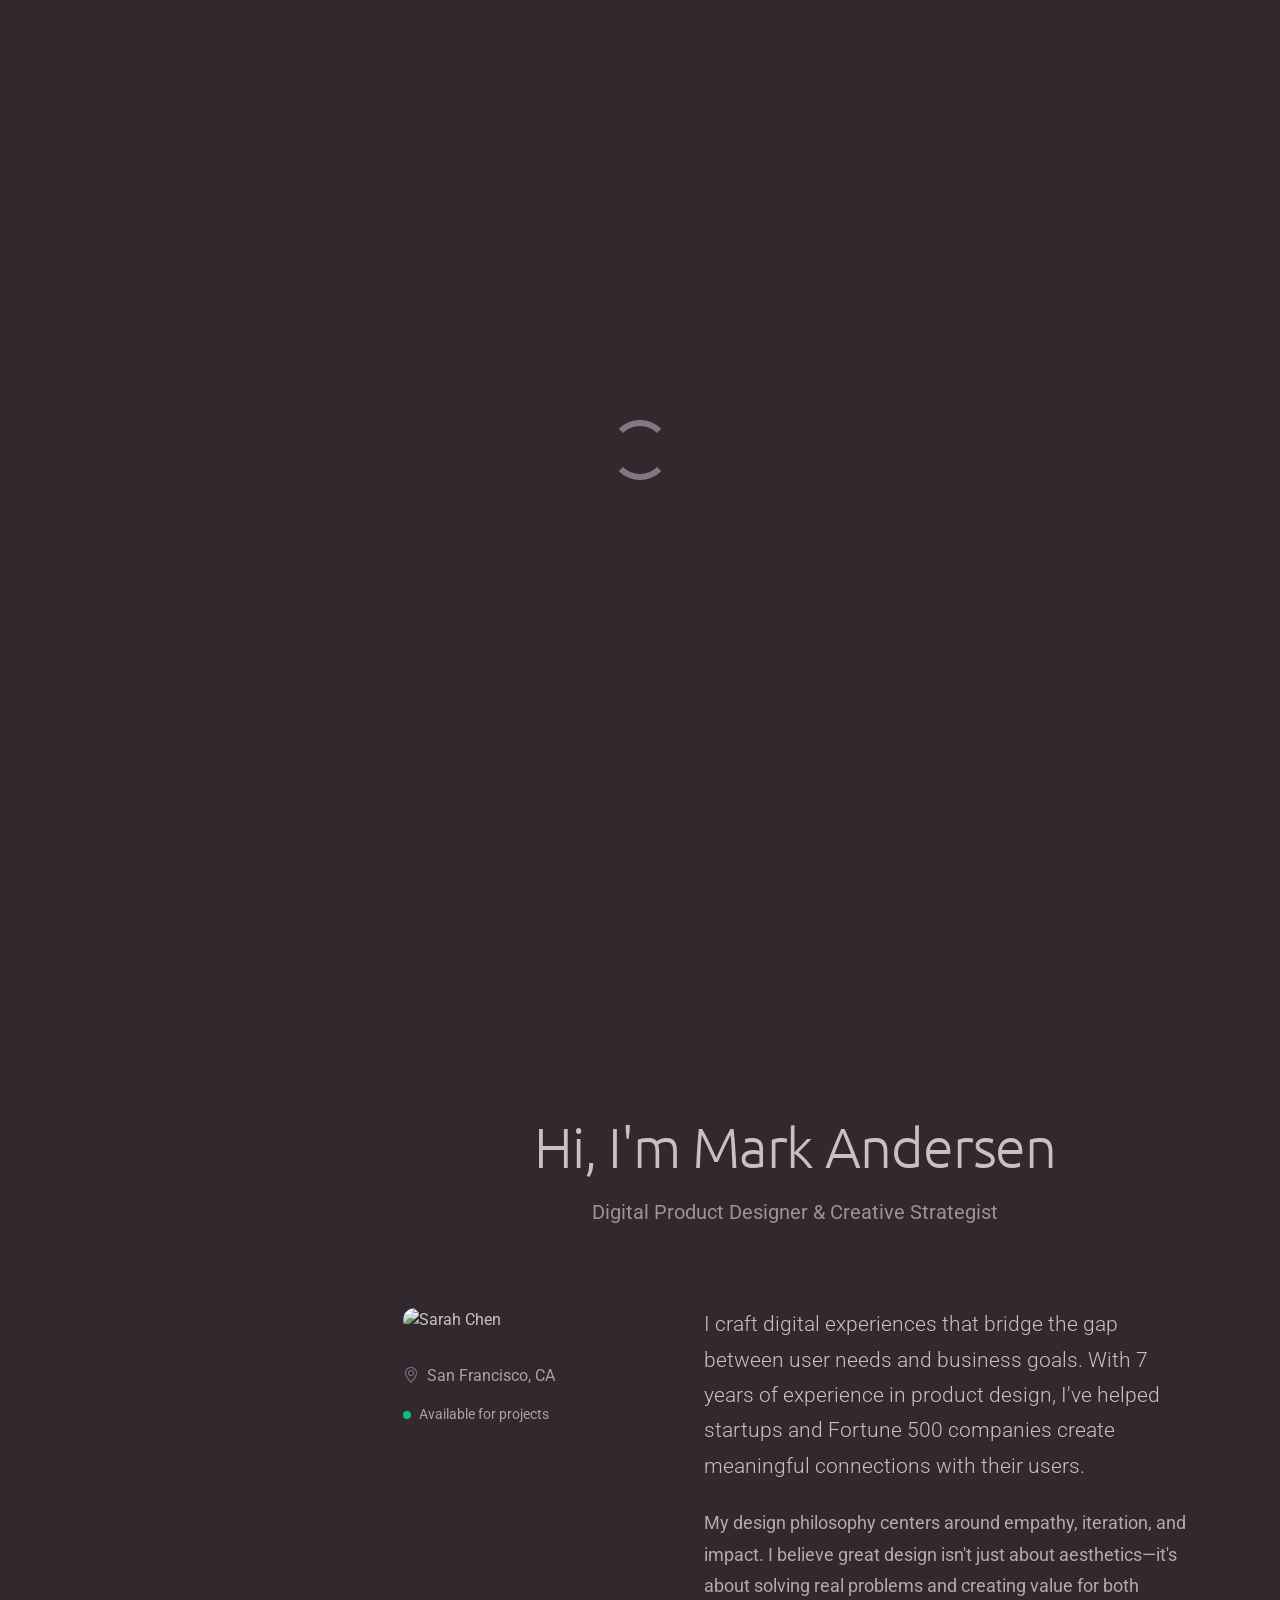
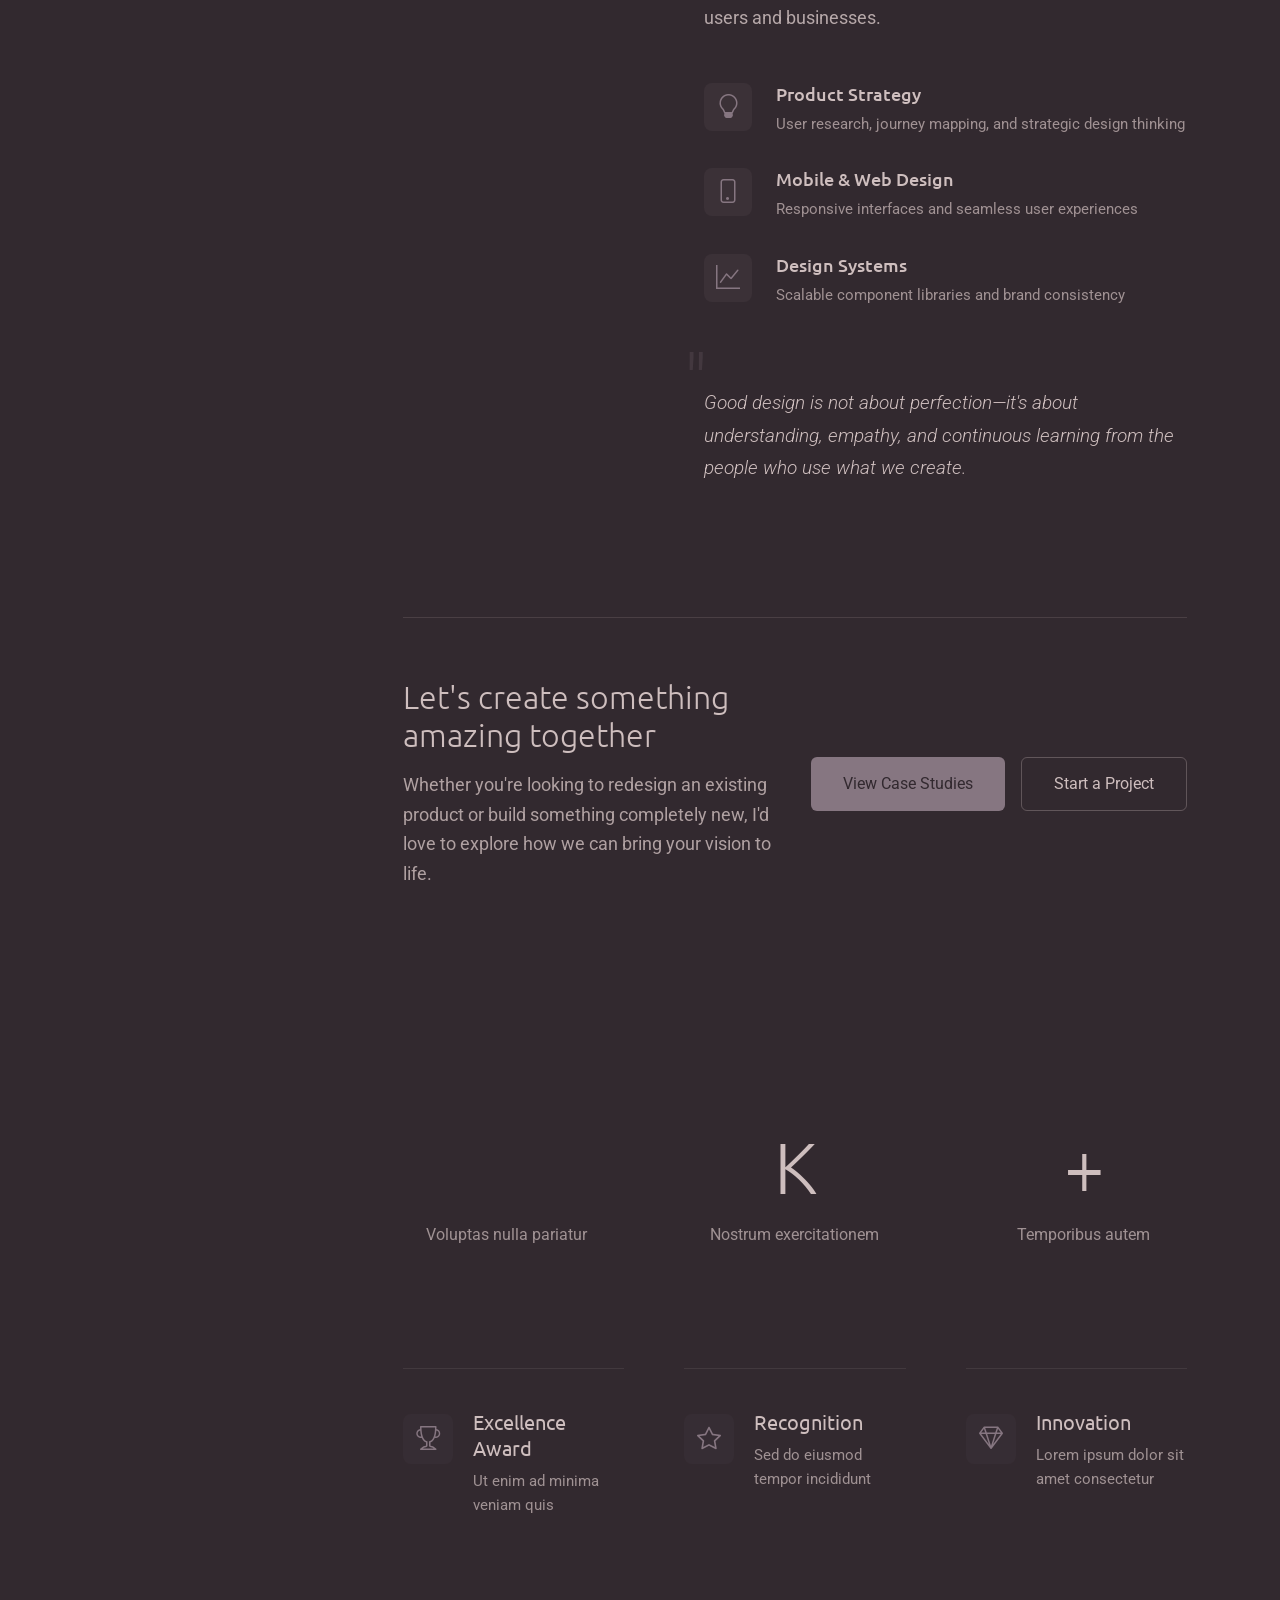
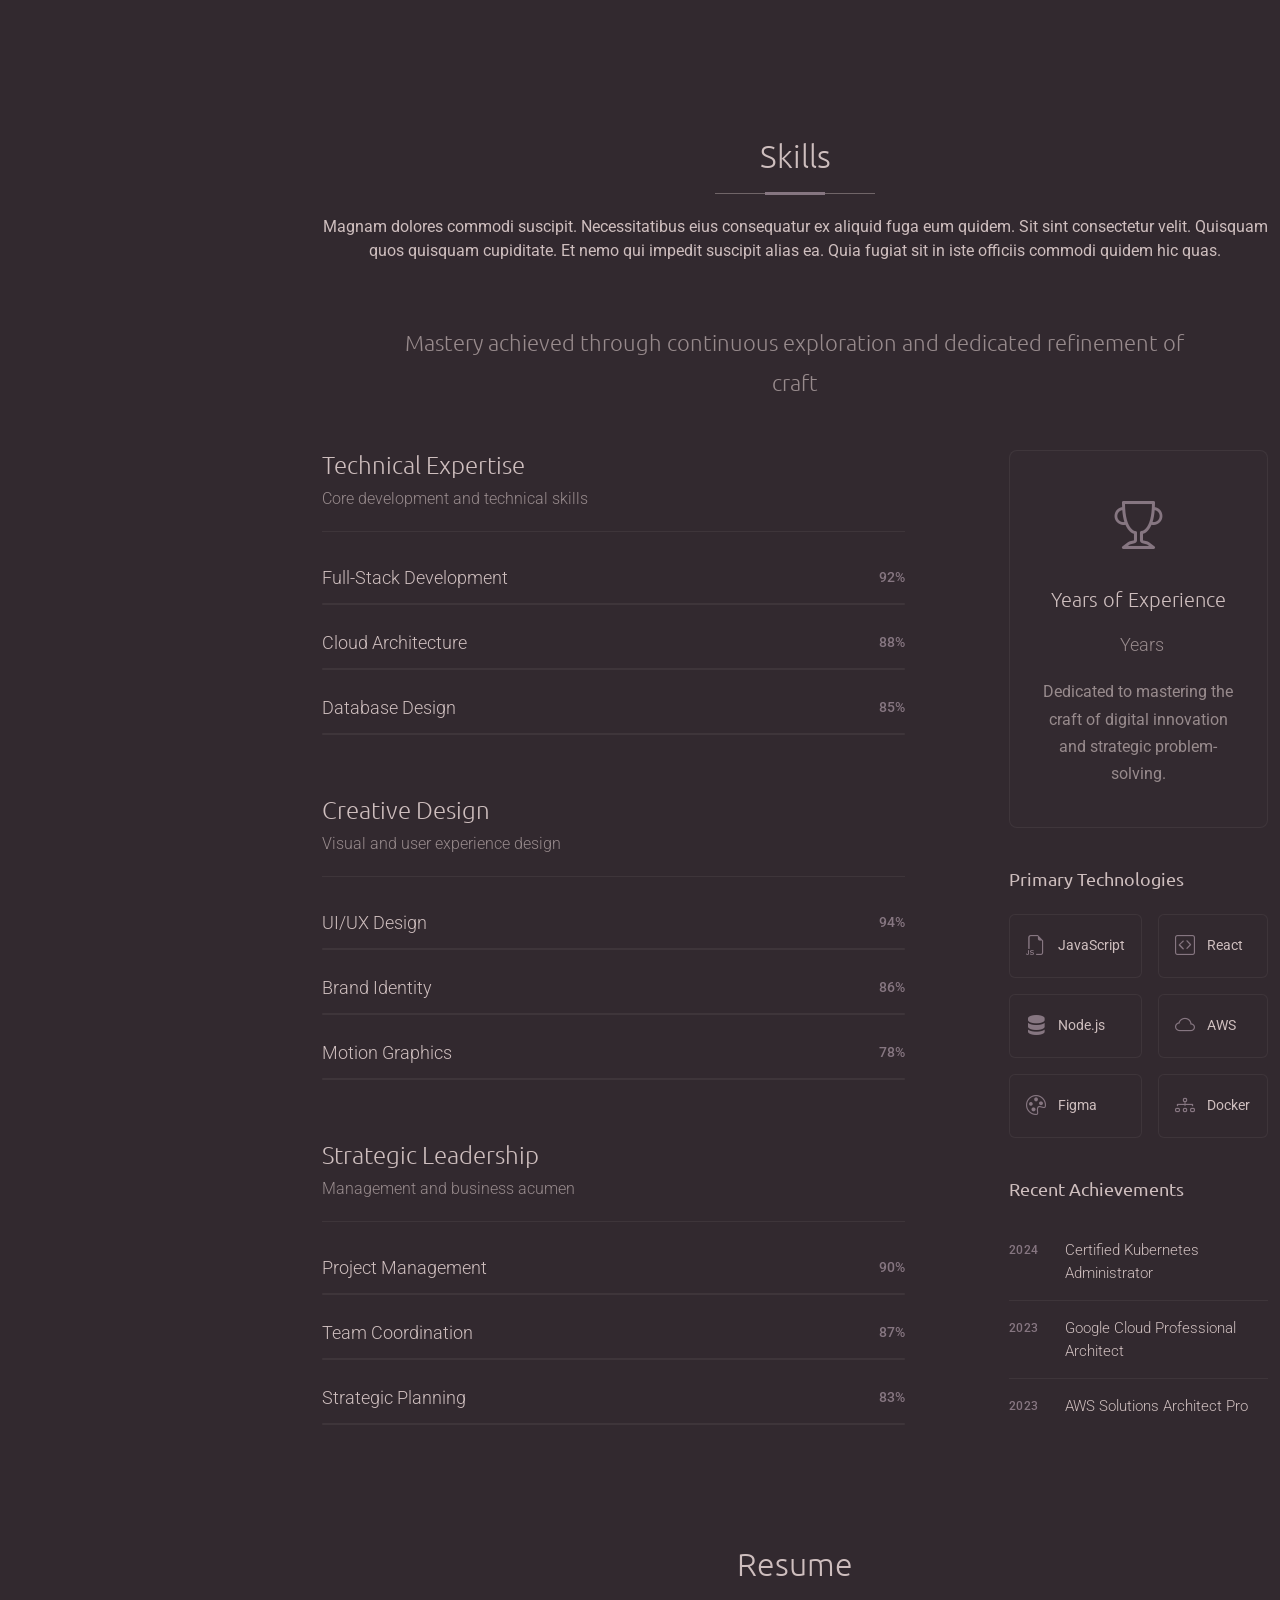
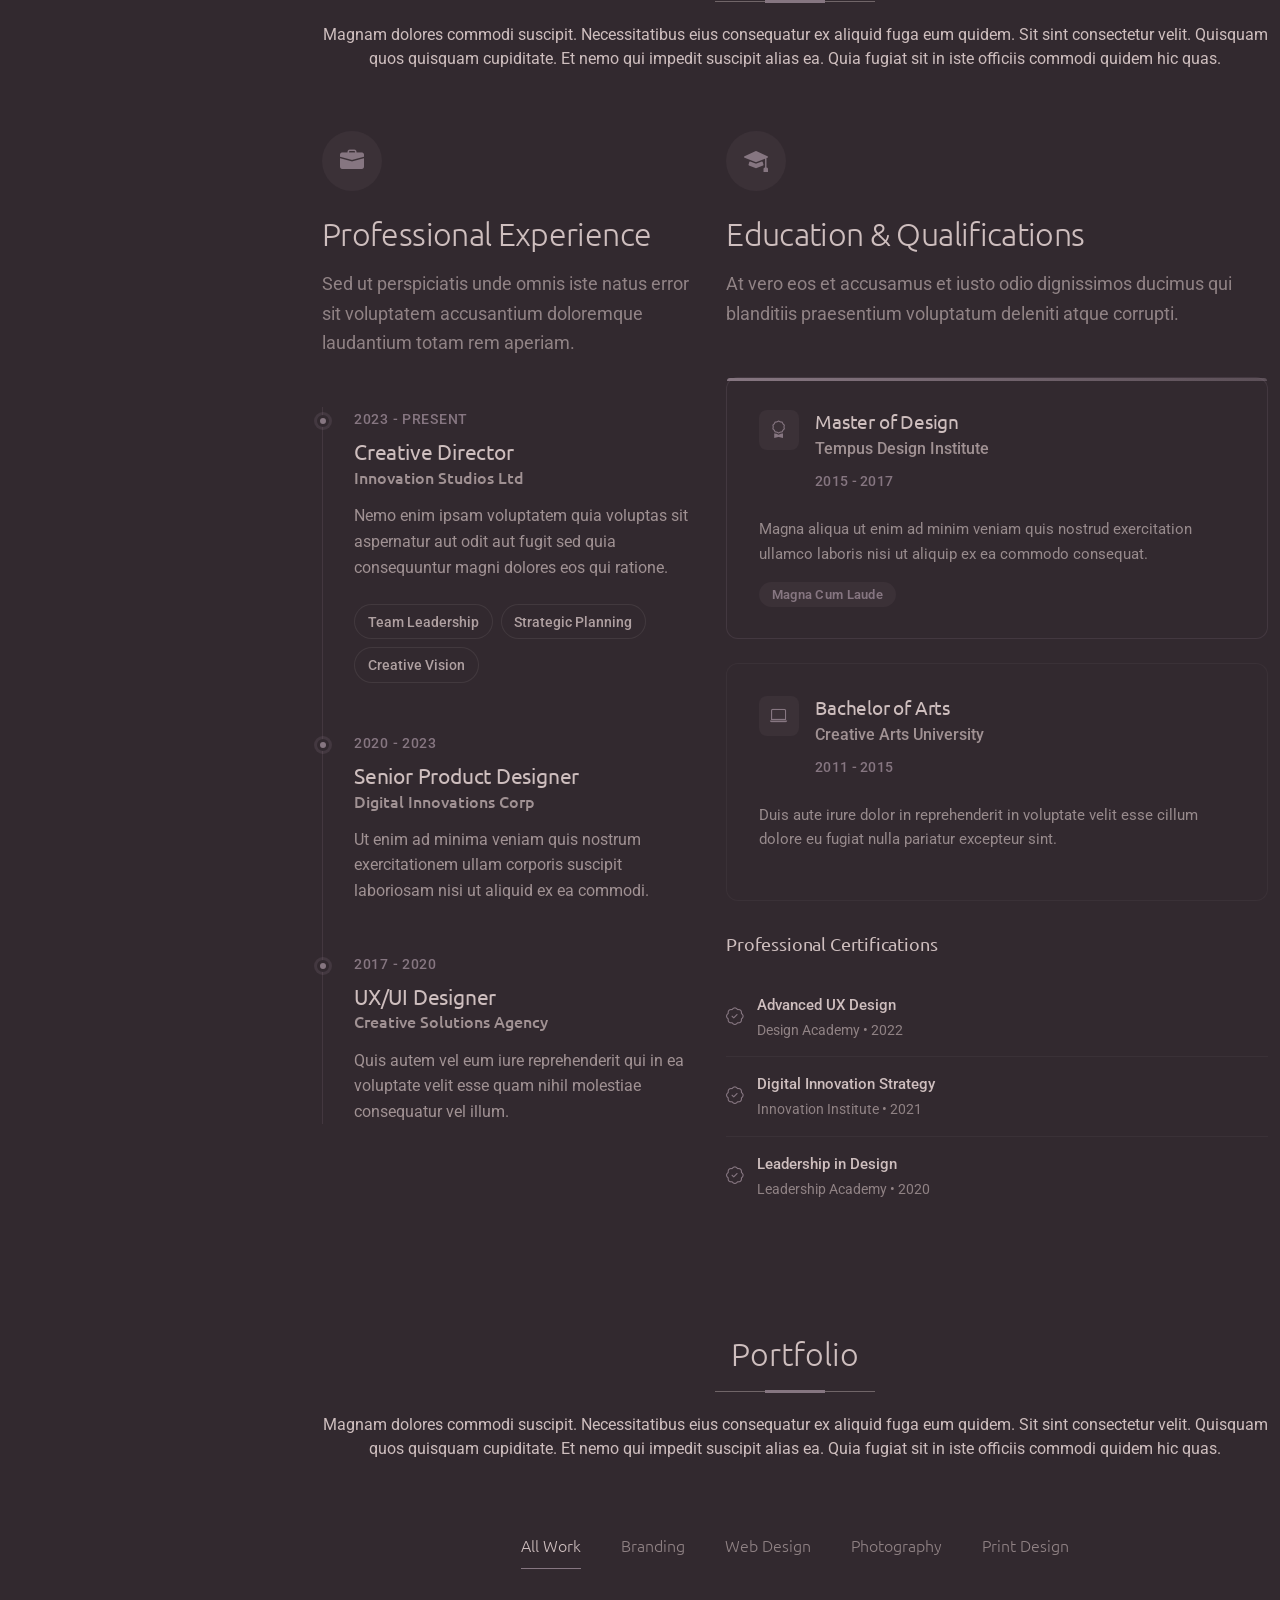
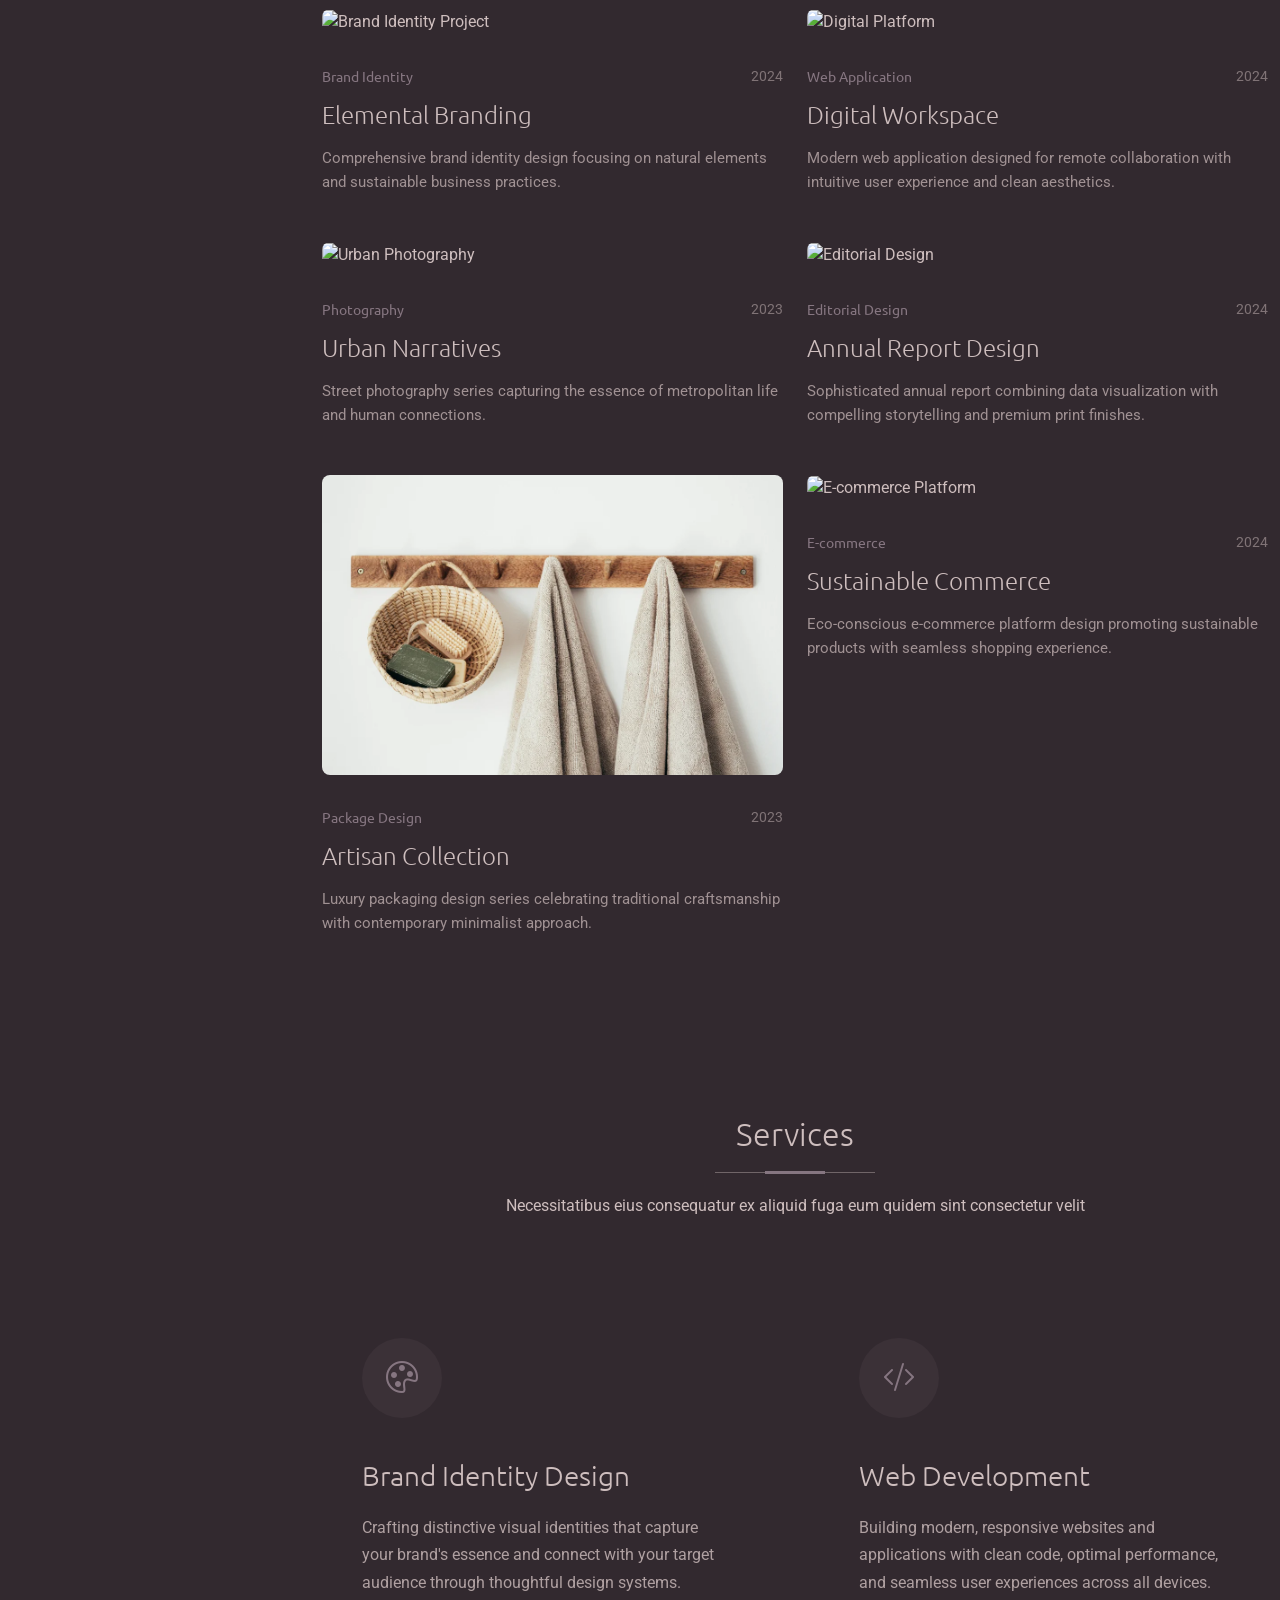
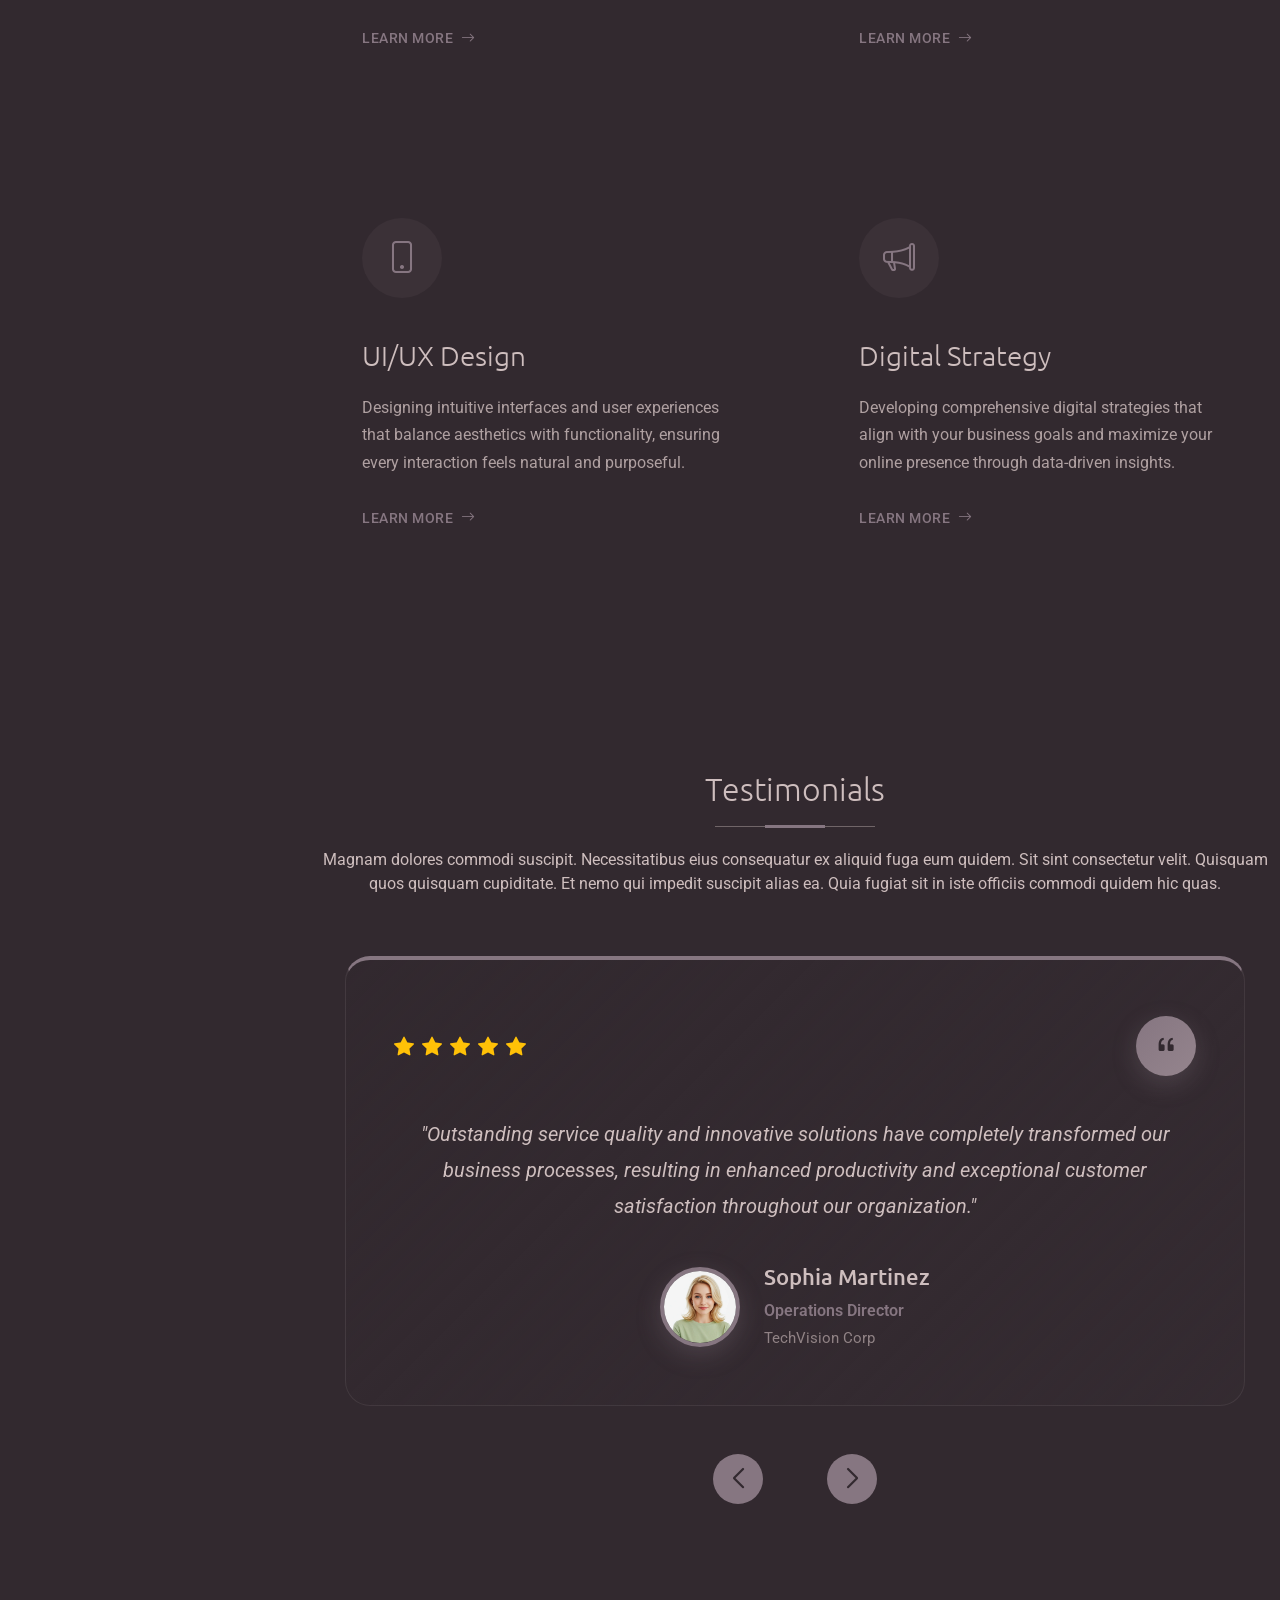
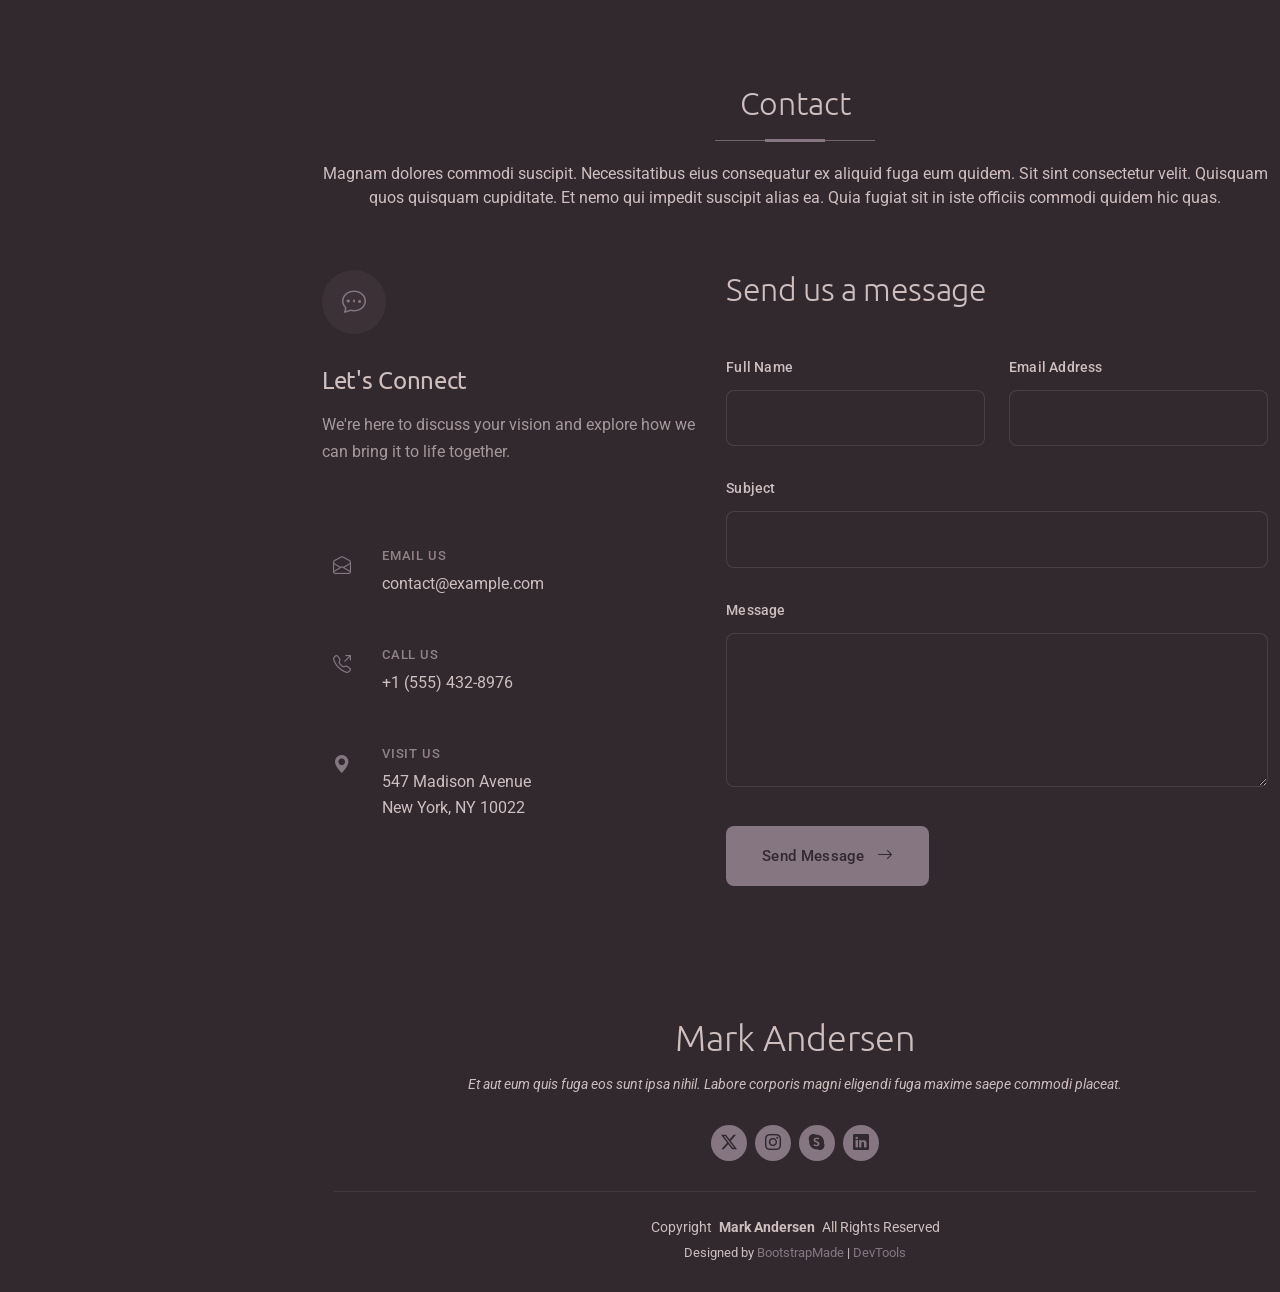
==== index.html @ e643531d "Add files via upload" ====
<!DOCTYPE html>
<html lang="zh-Hant">

<head>
  <meta charset="utf-8">
  <meta content="width=device-width, initial-scale=1.0" name="viewport">
  <title>Index - 周晏慈</title>
  <meta name="description" content="">
  <meta name="keywords" content="">

  <!-- Favicons -->
  <link href="assets/img/favicon.png" rel="icon">
  <link href="assets/img/apple-touch-icon.png" rel="apple-touch-icon">

  <!-- Fonts -->
  <link href="https://fonts.googleapis.com" rel="preconnect">
  <link href="https://fonts.gstatic.com" rel="preconnect" crossorigin>
  <link href="https://fonts.googleapis.com/css2?family=Roboto:ital,wght@0,100;0,300;0,400;0,500;0,700;0,900;1,100;1,300;1,400;1,500;1,700;1,900&family=Raleway:ital,wght@0,100;0,200;0,300;0,400;0,500;0,600;0,700;0,800;0,900;1,100;1,200;1,300;1,400;1,500;1,600;1,700;1,800;1,900&family=Ubuntu:ital,wght@0,300;0,400;0,500;0,700;1,300;1,400;1,500;1,700&display=swap" rel="stylesheet">

  <!-- Vendor CSS Files -->
  <link href="assets/vendor/bootstrap/css/bootstrap.min.css" rel="stylesheet">
  <link href="assets/vendor/bootstrap-icons/bootstrap-icons.css" rel="stylesheet">
  <link href="assets/vendor/aos/aos.css" rel="stylesheet">
  <link href="assets/vendor/glightbox/css/glightbox.min.css" rel="stylesheet">
  <link href="assets/vendor/swiper/swiper-bundle.min.css" rel="stylesheet">

  <!-- Main CSS File -->
  <link href="assets/css/main.css" rel="stylesheet">

  <!-- =======================================================
  * Template Name: MyPage
  * Template URL: https://bootstrapmade.com/mypage-bootstrap-personal-template/
  * Updated: Sep 20 2025 with Bootstrap v5.3.8
  * Author: BootstrapMade.com
  * License: https://bootstrapmade.com/license/
  ======================================================== -->
</head>

<body class="index-page">

  <header id="header" class="header dark-background d-flex flex-column justify-content-between">
    <i class="header-toggle d-xl-none bi bi-list"></i>

    <div class="header-top">
      <div class="profile-img">
        <img src="assets/img/profile/profile-square-14.webp" alt="" class="img-fluid">
      </div>

      <a href="index.html" class="logo d-flex align-items-center justify-content-center">
        <!-- Uncomment the line below if you also wish to use an image logo -->
        <!-- <img src="assets/img/logo.webp" alt=""> -->
        <h1 class="sitename">周晏慈</h1>
      </a>

    </div>

    <nav id="navmenu" class="navmenu">
      <ul>
        <li><a href="#hero" class="active"><i class="bi bi-house navicon"></i>首頁</a></li>
        <li><a href="#about"><i class="bi bi-person navicon"></i> 個人簡介</a></li>
        <li><a href="#resume"><i class="bi bi-file-earmark-text navicon"></i> 工作經歷</a></li>
        <li><a href="#portfolio"><i class="bi bi-images navicon"></i> 專長介紹</a></li>
        <li class="dropdown"><a href="#"><i class="bi bi-menu-button navicon"></i><span>相關作品</span> <i class="bi bi-chevron-down toggle-dropdown"></i></a>
          <ul>
            <li><a href="#">史學</a></li>
            <li><a href="#">中國文學</a></li>
            <li><a href="#">課餘創作</a></li>
            <li><a href="#">音樂</a></li>
          </ul>
        </li>
        <li><a href="#contact"><i class="bi bi-envelope navicon"></i> Contact</a></li>
      </ul>
    </nav>

    <div class="social-links text-center">
      <a href="" class="twitter"><i class="bi bi-twitter-x"></i></a>
      <a href="#" class="facebook"><i class="bi bi-facebook"></i></a>
      <a href="https://www.instagram.com/melodychou1027?igsh=MTJ5NWxwanE3eXBvNQ%3D%3D&utm_source=qr" class="instagram" target="_blank"><i class="bi bi-instagram"></i></a>
      <a href="#" class="google-plus"><i class="bi bi-skype"></i></a>
      <a href="#" class="linkedin"><i class="bi bi-linkedin"></i></a>
    </div>
  </header>

  <main class="main">

    <!-- Hero Section -->
    <section id="hero" class="hero section">

      <div class="container" data-aos="fade-up" data-aos-delay="100">

        <div class="row align-items-center">
          <div class="col-lg-6 order-2 order-lg-1">
            <div class="hero-content">
              <h1 data-aos="fade-up" data-aos-delay="200">
                周晏慈<br>
                <span class="accent-text">國立中興大學✕網頁設計 </span>
              </h1>
              <p class="hero-description" data-aos="fade-up" data-aos-delay="300">
                Crafting meaningful digital experiences through thoughtful design and innovative solutions. I blend creativity with strategy to bring brands to life and connect with audiences on a deeper level.
              </p>
              <div class="hero-actions" data-aos="fade-up" data-aos-delay="400">
                <a href="#portfolio" class="btn-primary">View My Work</a>
                <a href="#contact" class="btn-secondary">Get In Touch</a>
              </div>
              <div class="hero-stats" data-aos="fade-up" data-aos-delay="500">
                <div class="stat-item">
                  <span class="stat-number">50+</span>
                  <span class="stat-label">Projects Completed</span>
                </div>
                <div class="stat-item">
                  <span class="stat-number">3+</span>
                  <span class="stat-label">Years Experience</span>
                </div>
                <div class="stat-item">
                  <span class="stat-number">25+</span>
                  <span class="stat-label">Happy Clients</span>
                </div>
              </div>
            </div>
          </div>

          <div class="col-lg-6 order-1 order-lg-2">
            <div class="hero-image" data-aos="fade-up" data-aos-delay="300">
              <div class="image-wrapper">
                <img src="assets/img/profile/profile-square-13.webp" alt="Creative Designer Portfolio" class="img-fluid main-image">
                <div class="floating-card card-1" data-aos="fade-up" data-aos-delay="600">
                  <i class="bi bi-palette"></i>
                  <span>UI/UX Design</span>
                </div>
                <div class="floating-card card-2" data-aos="fade-up" data-aos-delay="700">
                  <i class="bi bi-code-square"></i>
                  <span>Web Development</span>
                </div>
                <div class="floating-card card-3" data-aos="fade-up" data-aos-delay="800">
                  <i class="bi bi-camera"></i>
                  <span>Photography</span>
                </div>
              </div>
            </div>
          </div>
        </div>

      </div>

    </section><!-- /Hero Section -->

    <!-- About Section -->
    <section id="about" class="about section">

      <div class="container" data-aos="fade-up" data-aos-delay="100">

        <div class="row justify-content-center">
          <div class="col-lg-10">

            <div class="intro-header text-center" data-aos="fade-up" data-aos-delay="150">
              <h1>Hi, I'm Mark Andersen</h1>
              <p class="subtitle">Digital Product Designer &amp; Creative Strategist</p>
            </div>

            <div class="main-content-wrapper">
              <div class="row align-items-start">

                <div class="col-lg-4" data-aos="fade-right" data-aos-delay="200">
                  <div class="profile-section">
                    <div class="profile-image-container">
                      <img src="assets/img/profile/profile-square-15.webp" class="img-fluid" alt="Sarah Chen">
                    </div>
                    <div class="profile-meta">
                      <div class="location">
                        <i class="bi bi-geo-alt"></i>
                        <span>San Francisco, CA</span>
                      </div>
                      <div class="status">
                        <div class="status-indicator"></div>
                        <span>Available for projects</span>
                      </div>
                    </div>
                  </div>
                </div>

                <div class="col-lg-8" data-aos="fade-left" data-aos-delay="250">
                  <div class="content-area">

                    <div class="story-block">
                      <p class="lead-text">I craft digital experiences that bridge the gap between user needs and business goals. With 7 years of experience in product design, I've helped startups and Fortune 500 companies create meaningful connections with their users.</p>

                      <p>My design philosophy centers around empathy, iteration, and impact. I believe great design isn't just about aesthetics—it's about solving real problems and creating value for both users and businesses.</p>
                    </div>

                    <div class="expertise-grid">
                      <div class="expertise-item" data-aos="zoom-in" data-aos-delay="300">
                        <div class="expertise-icon">
                          <i class="bi bi-lightbulb"></i>
                        </div>
                        <div class="expertise-content">
                          <h4>Product Strategy</h4>
                          <p>User research, journey mapping, and strategic design thinking</p>
                        </div>
                      </div>

                      <div class="expertise-item" data-aos="zoom-in" data-aos-delay="350">
                        <div class="expertise-icon">
                          <i class="bi bi-phone"></i>
                        </div>
                        <div class="expertise-content">
                          <h4>Mobile &amp; Web Design</h4>
                          <p>Responsive interfaces and seamless user experiences</p>
                        </div>
                      </div>

                      <div class="expertise-item" data-aos="zoom-in" data-aos-delay="400">
                        <div class="expertise-icon">
                          <i class="bi bi-graph-up"></i>
                        </div>
                        <div class="expertise-content">
                          <h4>Design Systems</h4>
                          <p>Scalable component libraries and brand consistency</p>
                        </div>
                      </div>
                    </div>

                    <div class="philosophy-quote" data-aos="fade-up" data-aos-delay="450">
                      <div class="quote-mark">"</div>
                      <p>Good design is not about perfection—it's about understanding, empathy, and continuous learning from the people who use what we create.</p>
                    </div>

                  </div>
                </div>

              </div>
            </div>

            <div class="bottom-section" data-aos="fade-up" data-aos-delay="500">
              <div class="row align-items-center">
                <div class="col-lg-6">
                  <div class="collaboration-text">
                    <h3>Let's create something amazing together</h3>
                    <p>Whether you're looking to redesign an existing product or build something completely new, I'd love to explore how we can bring your vision to life.</p>
                  </div>
                </div>
                <div class="col-lg-6">
                  <div class="action-buttons">
                    <a href="#portfolio" class="btn-custom primary">View Case Studies</a>
                    <a href="#contact" class="btn-custom secondary">Start a Project</a>
                  </div>
                </div>
              </div>
            </div>

          </div>
        </div>

      </div>

    </section><!-- /About Section -->

    <!-- Stats Section -->
    <section id="stats" class="stats section light-background">

      <div class="container" data-aos="fade-up" data-aos-delay="100">

        <div class="row justify-content-center">
          <div class="col-lg-10">

            <div class="stats-grid">
              <div class="stat-item" data-aos="fade-up" data-aos-delay="200">
                <div class="stat-number">
                  <span data-purecounter-start="0" data-purecounter-end="127" data-purecounter-duration="1" class="purecounter"></span>
                </div>
                <p class="stat-label">Voluptas nulla pariatur</p>
              </div>

              <div class="stat-item" data-aos="fade-up" data-aos-delay="300">
                <div class="stat-number">
                  <span data-purecounter-start="0" data-purecounter-end="89" data-purecounter-duration="1" class="purecounter"></span>K
                </div>
                <p class="stat-label">Nostrum exercitationem</p>
              </div>

              <div class="stat-item" data-aos="fade-up" data-aos-delay="400">
                <div class="stat-number">
                  <span data-purecounter-start="0" data-purecounter-end="234" data-purecounter-duration="1" class="purecounter"></span>+
                </div>
                <p class="stat-label">Temporibus autem</p>
              </div>
            </div>

            <div class="achievements-row" data-aos="fade-up" data-aos-delay="500">
              <div class="achievement">
                <div class="achievement-icon">
                  <i class="bi bi-trophy"></i>
                </div>
                <div class="achievement-content">
                  <h4>Excellence Award</h4>
                  <p>Ut enim ad minima veniam quis</p>
                </div>
              </div>

              <div class="achievement">
                <div class="achievement-icon">
                  <i class="bi bi-star"></i>
                </div>
                <div class="achievement-content">
                  <h4>Recognition</h4>
                  <p>Sed do eiusmod tempor incididunt</p>
                </div>
              </div>

              <div class="achievement">
                <div class="achievement-icon">
                  <i class="bi bi-gem"></i>
                </div>
                <div class="achievement-content">
                  <h4>Innovation</h4>
                  <p>Lorem ipsum dolor sit amet consectetur</p>
                </div>
              </div>
            </div>

          </div>
        </div>

      </div>

    </section><!-- /Stats Section -->

    <!-- Skills Section -->
    <section id="skills" class="skills section">

      <!-- Section Title -->
      <div class="container section-title" data-aos="fade-up">
        <h2>Skills</h2>
        <p>Magnam dolores commodi suscipit. Necessitatibus eius consequatur ex aliquid fuga eum quidem. Sit sint consectetur velit. Quisquam quos quisquam cupiditate. Et nemo qui impedit suscipit alias ea. Quia fugiat sit in iste officiis commodi quidem hic quas.</p>
      </div><!-- End Section Title -->

      <div class="container" data-aos="fade-up" data-aos-delay="100">

        <div class="row justify-content-center">
          <div class="col-lg-10">
            <div class="intro-content text-center mb-5" data-aos="fade-up" data-aos-delay="150">
              <p class="lead-text">Mastery achieved through continuous exploration and dedicated refinement of craft</p>
            </div>
          </div>
        </div>

        <div class="row">
          <div class="col-lg-8">
            <div class="skills-container">

              <div class="skill-category skills-animation" data-aos="fade-up" data-aos-delay="200">
                <div class="category-header">
                  <h3 class="category-title">Technical Expertise</h3>
                  <p class="category-subtitle">Core development and technical skills</p>
                </div>
                <div class="skills-list">
                  <div class="skill-row">
                    <div class="skill-info">
                      <span class="skill-name">Full-Stack Development</span>
                      <span class="skill-percentage">92%</span>
                    </div>
                    <div class="progress">
                      <div class="progress-bar" role="progressbar" aria-valuenow="92" aria-valuemin="0" aria-valuemax="100"></div>
                    </div>
                  </div>
                  <div class="skill-row">
                    <div class="skill-info">
                      <span class="skill-name">Cloud Architecture</span>
                      <span class="skill-percentage">88%</span>
                    </div>
                    <div class="progress">
                      <div class="progress-bar" role="progressbar" aria-valuenow="88" aria-valuemin="0" aria-valuemax="100"></div>
                    </div>
                  </div>
                  <div class="skill-row">
                    <div class="skill-info">
                      <span class="skill-name">Database Design</span>
                      <span class="skill-percentage">85%</span>
                    </div>
                    <div class="progress">
                      <div class="progress-bar" role="progressbar" aria-valuenow="85" aria-valuemin="0" aria-valuemax="100"></div>
                    </div>
                  </div>
                </div>
              </div>

              <div class="skill-category skills-animation" data-aos="fade-up" data-aos-delay="250">
                <div class="category-header">
                  <h3 class="category-title">Creative Design</h3>
                  <p class="category-subtitle">Visual and user experience design</p>
                </div>
                <div class="skills-list">
                  <div class="skill-row">
                    <div class="skill-info">
                      <span class="skill-name">UI/UX Design</span>
                      <span class="skill-percentage">94%</span>
                    </div>
                    <div class="progress">
                      <div class="progress-bar" role="progressbar" aria-valuenow="94" aria-valuemin="0" aria-valuemax="100"></div>
                    </div>
                  </div>
                  <div class="skill-row">
                    <div class="skill-info">
                      <span class="skill-name">Brand Identity</span>
                      <span class="skill-percentage">86%</span>
                    </div>
                    <div class="progress">
                      <div class="progress-bar" role="progressbar" aria-valuenow="86" aria-valuemin="0" aria-valuemax="100"></div>
                    </div>
                  </div>
                  <div class="skill-row">
                    <div class="skill-info">
                      <span class="skill-name">Motion Graphics</span>
                      <span class="skill-percentage">78%</span>
                    </div>
                    <div class="progress">
                      <div class="progress-bar" role="progressbar" aria-valuenow="78" aria-valuemin="0" aria-valuemax="100"></div>
                    </div>
                  </div>
                </div>
              </div>

              <div class="skill-category skills-animation" data-aos="fade-up" data-aos-delay="300">
                <div class="category-header">
                  <h3 class="category-title">Strategic Leadership</h3>
                  <p class="category-subtitle">Management and business acumen</p>
                </div>
                <div class="skills-list">
                  <div class="skill-row">
                    <div class="skill-info">
                      <span class="skill-name">Project Management</span>
                      <span class="skill-percentage">90%</span>
                    </div>
                    <div class="progress">
                      <div class="progress-bar" role="progressbar" aria-valuenow="90" aria-valuemin="0" aria-valuemax="100"></div>
                    </div>
                  </div>
                  <div class="skill-row">
                    <div class="skill-info">
                      <span class="skill-name">Team Coordination</span>
                      <span class="skill-percentage">87%</span>
                    </div>
                    <div class="progress">
                      <div class="progress-bar" role="progressbar" aria-valuenow="87" aria-valuemin="0" aria-valuemax="100"></div>
                    </div>
                  </div>
                  <div class="skill-row">
                    <div class="skill-info">
                      <span class="skill-name">Strategic Planning</span>
                      <span class="skill-percentage">83%</span>
                    </div>
                    <div class="progress">
                      <div class="progress-bar" role="progressbar" aria-valuenow="83" aria-valuemin="0" aria-valuemax="100"></div>
                    </div>
                  </div>
                </div>
              </div>

            </div>
          </div>

          <div class="col-lg-4">
            <div class="skills-sidebar">

              <div class="expertise-highlight" data-aos="fade-up" data-aos-delay="350">
                <div class="highlight-icon">
                  <i class="bi bi-trophy"></i>
                </div>
                <h4 class="highlight-title">Years of Experience</h4>
                <div class="experience-number">
                  <span data-purecounter-start="0" data-purecounter-end="8" data-purecounter-duration="1" class="purecounter"></span>
                  <span class="experience-label">Years</span>
                </div>
                <p class="highlight-description">Dedicated to mastering the craft of digital innovation and strategic problem-solving.</p>
              </div>

              <div class="technologies-section" data-aos="fade-up" data-aos-delay="400">
                <h5 class="tech-title">Primary Technologies</h5>
                <div class="tech-stack">
                  <div class="tech-item">
                    <i class="bi bi-filetype-js"></i>
                    <span>JavaScript</span>
                  </div>
                  <div class="tech-item">
                    <i class="bi bi-code-square"></i>
                    <span>React</span>
                  </div>
                  <div class="tech-item">
                    <i class="bi bi-server"></i>
                    <span>Node.js</span>
                  </div>
                  <div class="tech-item">
                    <i class="bi bi-cloud"></i>
                    <span>AWS</span>
                  </div>
                  <div class="tech-item">
                    <i class="bi bi-palette"></i>
                    <span>Figma</span>
                  </div>
                  <div class="tech-item">
                    <i class="bi bi-diagram-3"></i>
                    <span>Docker</span>
                  </div>
                </div>
              </div>

              <div class="achievements-section" data-aos="fade-up" data-aos-delay="450">
                <h5 class="achievements-title">Recent Achievements</h5>
                <div class="achievement-list">
                  <div class="achievement-item">
                    <div class="achievement-date">2024</div>
                    <div class="achievement-text">Certified Kubernetes Administrator</div>
                  </div>
                  <div class="achievement-item">
                    <div class="achievement-date">2023</div>
                    <div class="achievement-text">Google Cloud Professional Architect</div>
                  </div>
                  <div class="achievement-item">
                    <div class="achievement-date">2023</div>
                    <div class="achievement-text">AWS Solutions Architect Pro</div>
                  </div>
                </div>
              </div>

            </div>
          </div>
        </div>

      </div>

    </section><!-- /Skills Section -->

    <!-- Resume Section -->
    <section id="resume" class="resume section">

      <!-- Section Title -->
      <div class="container section-title" data-aos="fade-up">
        <h2>Resume</h2>
        <p>Magnam dolores commodi suscipit. Necessitatibus eius consequatur ex aliquid fuga eum quidem. Sit sint consectetur velit. Quisquam quos quisquam cupiditate. Et nemo qui impedit suscipit alias ea. Quia fugiat sit in iste officiis commodi quidem hic quas.</p>
      </div><!-- End Section Title -->

      <div class="container" data-aos="fade-up" data-aos-delay="100">

        <div class="row align-items-start">
          <div class="col-lg-5" data-aos="fade-right" data-aos-delay="200">
            <div class="professional-journey">
              <div class="section-intro">
                <div class="icon-wrapper">
                  <i class="bi bi-briefcase-fill"></i>
                </div>
                <h2>Professional Experience</h2>
                <p>Sed ut perspiciatis unde omnis iste natus error sit voluptatem accusantium doloremque laudantium totam rem aperiam.</p>
              </div>

              <div class="experience-timeline">
                <div class="timeline-item" data-aos="fade-up" data-aos-delay="300">
                  <div class="timeline-dot"></div>
                  <div class="timeline-content">
                    <div class="position-meta">
                      <span class="timeline-year">2023 - Present</span>
                    </div>
                    <h3>Creative Director</h3>
                    <h4>Innovation Studios Ltd</h4>
                    <p>Nemo enim ipsam voluptatem quia voluptas sit aspernatur aut odit aut fugit sed quia consequuntur magni dolores eos qui ratione.</p>
                    <div class="key-achievements">
                      <span class="achievement-tag">Team Leadership</span>
                      <span class="achievement-tag">Strategic Planning</span>
                      <span class="achievement-tag">Creative Vision</span>
                    </div>
                  </div>
                </div>

                <div class="timeline-item" data-aos="fade-up" data-aos-delay="350">
                  <div class="timeline-dot"></div>
                  <div class="timeline-content">
                    <div class="position-meta">
                      <span class="timeline-year">2020 - 2023</span>
                    </div>
                    <h3>Senior Product Designer</h3>
                    <h4>Digital Innovations Corp</h4>
                    <p>Ut enim ad minima veniam quis nostrum exercitationem ullam corporis suscipit laboriosam nisi ut aliquid ex ea commodi.</p>
                  </div>
                </div>

                <div class="timeline-item" data-aos="fade-up" data-aos-delay="400">
                  <div class="timeline-dot"></div>
                  <div class="timeline-content">
                    <div class="position-meta">
                      <span class="timeline-year">2017 - 2020</span>
                    </div>
                    <h3>UX/UI Designer</h3>
                    <h4>Creative Solutions Agency</h4>
                    <p>Quis autem vel eum iure reprehenderit qui in ea voluptate velit esse quam nihil molestiae consequatur vel illum.</p>
                  </div>
                </div>
              </div>
            </div>
          </div>

          <div class="col-lg-7" data-aos="fade-left" data-aos-delay="200">
            <div class="education-skills">
              <div class="section-intro">
                <div class="icon-wrapper">
                  <i class="bi bi-mortarboard-fill"></i>
                </div>
                <h2>Education &amp; Qualifications</h2>
                <p>At vero eos et accusamus et iusto odio dignissimos ducimus qui blanditiis praesentium voluptatum deleniti atque corrupti.</p>
              </div>

              <div class="education-grid">
                <div class="education-card primary" data-aos="zoom-in" data-aos-delay="300">
                  <div class="education-header">
                    <div class="degree-icon">
                      <i class="bi bi-award"></i>
                    </div>
                    <div class="degree-info">
                      <h3>Master of Design</h3>
                      <p class="institution">Tempus Design Institute</p>
                      <span class="graduation-year">2015 - 2017</span>
                    </div>
                  </div>
                  <div class="education-details">
                    <p>Magna aliqua ut enim ad minim veniam quis nostrud exercitation ullamco laboris nisi ut aliquip ex ea commodo consequat.</p>
                    <div class="honors">
                      <span class="honor-badge">Magna Cum Laude</span>
                    </div>
                  </div>
                </div>

                <div class="education-card" data-aos="zoom-in" data-aos-delay="350">
                  <div class="education-header">
                    <div class="degree-icon">
                      <i class="bi bi-laptop"></i>
                    </div>
                    <div class="degree-info">
                      <h3>Bachelor of Arts</h3>
                      <p class="institution">Creative Arts University</p>
                      <span class="graduation-year">2011 - 2015</span>
                    </div>
                  </div>
                  <div class="education-details">
                    <p>Duis aute irure dolor in reprehenderit in voluptate velit esse cillum dolore eu fugiat nulla pariatur excepteur sint.</p>
                  </div>
                </div>

                <div class="certification-section" data-aos="fade-up" data-aos-delay="400">
                  <h4>Professional Certifications</h4>
                  <div class="certifications">
                    <div class="cert-item">
                      <i class="bi bi-patch-check"></i>
                      <div class="cert-details">
                        <span class="cert-name">Advanced UX Design</span>
                        <span class="cert-provider">Design Academy • 2022</span>
                      </div>
                    </div>
                    <div class="cert-item">
                      <i class="bi bi-patch-check"></i>
                      <div class="cert-details">
                        <span class="cert-name">Digital Innovation Strategy</span>
                        <span class="cert-provider">Innovation Institute • 2021</span>
                      </div>
                    </div>
                    <div class="cert-item">
                      <i class="bi bi-patch-check"></i>
                      <div class="cert-details">
                        <span class="cert-name">Leadership in Design</span>
                        <span class="cert-provider">Leadership Academy • 2020</span>
                      </div>
                    </div>
                  </div>
                </div>
              </div>
            </div>
          </div>
        </div>

      </div>

    </section><!-- /Resume Section -->

    <!-- Portfolio Section -->
    <section id="portfolio" class="portfolio section">

      <!-- Section Title -->
      <div class="container section-title" data-aos="fade-up">
        <h2>Portfolio</h2>
        <p>Magnam dolores commodi suscipit. Necessitatibus eius consequatur ex aliquid fuga eum quidem. Sit sint consectetur velit. Quisquam quos quisquam cupiditate. Et nemo qui impedit suscipit alias ea. Quia fugiat sit in iste officiis commodi quidem hic quas.</p>
      </div><!-- End Section Title -->

      <div class="container" data-aos="fade-up" data-aos-delay="100">

        <div class="isotope-layout" data-default-filter="*" data-layout="masonry" data-sort="original-order">

          <div class="filters-wrapper" data-aos="fade-up" data-aos-delay="200">
            <ul class="portfolio-filters isotope-filters">
              <li data-filter="*" class="filter-active">All Work</li>
              <li data-filter=".filter-branding">Branding</li>
              <li data-filter=".filter-web">Web Design</li>
              <li data-filter=".filter-photography">Photography</li>
              <li data-filter=".filter-print">Print Design</li>
            </ul>
          </div>

          <div class="row gy-5 portfolio-container isotope-container" data-aos="fade-up" data-aos-delay="300">

            <div class="col-lg-6 portfolio-item isotope-item filter-branding">
              <div class="portfolio-card">
                <div class="portfolio-image">
                  <img src="assets/img/portfolio/portfolio-3.webp" class="img-fluid" alt="Brand Identity Project" loading="lazy">
                  <div class="portfolio-overlay">
                    <div class="portfolio-actions">
                      <a href="assets/img/portfolio/portfolio-3.webp" class="glightbox action-btn preview-btn" title="Elemental Branding"><i class="bi bi-eye"></i></a>
                      <a href="portfolio-details.html" class="action-btn details-btn" title="View Project"><i class="bi bi-arrow-up-right"></i></a>
                    </div>
                  </div>
                </div>
                <div class="portfolio-content">
                  <div class="portfolio-meta">
                    <span class="portfolio-category">Brand Identity</span>
                    <span class="portfolio-year">2024</span>
                  </div>
                  <h3 class="portfolio-title">Elemental Branding</h3>
                  <p class="portfolio-description">Comprehensive brand identity design focusing on natural elements and sustainable business practices.</p>
                </div>
              </div>
            </div><!-- End Portfolio Item -->

            <div class="col-lg-6 portfolio-item isotope-item filter-web">
              <div class="portfolio-card">
                <div class="portfolio-image">
                  <img src="assets/img/portfolio/portfolio-7.webp" class="img-fluid" alt="Digital Platform" loading="lazy">
                  <div class="portfolio-overlay">
                    <div class="portfolio-actions">
                      <a href="assets/img/portfolio/portfolio-7.webp" class="glightbox action-btn preview-btn" title="Digital Workspace"><i class="bi bi-eye"></i></a>
                      <a href="portfolio-details.html" class="action-btn details-btn" title="View Project"><i class="bi bi-arrow-up-right"></i></a>
                    </div>
                  </div>
                </div>
                <div class="portfolio-content">
                  <div class="portfolio-meta">
                    <span class="portfolio-category">Web Application</span>
                    <span class="portfolio-year">2024</span>
                  </div>
                  <h3 class="portfolio-title">Digital Workspace</h3>
                  <p class="portfolio-description">Modern web application designed for remote collaboration with intuitive user experience and clean aesthetics.</p>
                </div>
              </div>
            </div><!-- End Portfolio Item -->

            <div class="col-lg-6 portfolio-item isotope-item filter-photography">
              <div class="portfolio-card">
                <div class="portfolio-image">
                  <img src="assets/img/portfolio/portfolio-portrait-3.webp" class="img-fluid" alt="Urban Photography" loading="lazy">
                  <div class="portfolio-overlay">
                    <div class="portfolio-actions">
                      <a href="assets/img/portfolio/portfolio-portrait-3.webp" class="glightbox action-btn preview-btn" title="Urban Narratives"><i class="bi bi-eye"></i></a>
                      <a href="portfolio-details.html" class="action-btn details-btn" title="View Project"><i class="bi bi-arrow-up-right"></i></a>
                    </div>
                  </div>
                </div>
                <div class="portfolio-content">
                  <div class="portfolio-meta">
                    <span class="portfolio-category">Photography</span>
                    <span class="portfolio-year">2023</span>
                  </div>
                  <h3 class="portfolio-title">Urban Narratives</h3>
                  <p class="portfolio-description">Street photography series capturing the essence of metropolitan life and human connections.</p>
                </div>
              </div>
            </div><!-- End Portfolio Item -->

            <div class="col-lg-6 portfolio-item isotope-item filter-print">
              <div class="portfolio-card">
                <div class="portfolio-image">
                  <img src="assets/img/portfolio/portfolio-9.webp" class="img-fluid" alt="Editorial Design" loading="lazy">
                  <div class="portfolio-overlay">
                    <div class="portfolio-actions">
                      <a href="assets/img/portfolio/portfolio-9.webp" class="glightbox action-btn preview-btn" title="Annual Report Design"><i class="bi bi-eye"></i></a>
                      <a href="portfolio-details.html" class="action-btn details-btn" title="View Project"><i class="bi bi-arrow-up-right"></i></a>
                    </div>
                  </div>
                </div>
                <div class="portfolio-content">
                  <div class="portfolio-meta">
                    <span class="portfolio-category">Editorial Design</span>
                    <span class="portfolio-year">2024</span>
                  </div>
                  <h3 class="portfolio-title">Annual Report Design</h3>
                  <p class="portfolio-description">Sophisticated annual report combining data visualization with compelling storytelling and premium print finishes.</p>
                </div>
              </div>
            </div><!-- End Portfolio Item -->

            <div class="col-lg-6 portfolio-item isotope-item filter-branding">
              <div class="portfolio-card">
                <div class="portfolio-image">
                  <img src="assets/img/portfolio/portfolio-11.webp" class="img-fluid" alt="Package Design" loading="lazy">
                  <div class="portfolio-overlay">
                    <div class="portfolio-actions">
                      <a href="assets/img/portfolio/portfolio-11.webp" class="glightbox action-btn preview-btn" title="Artisan Collection"><i class="bi bi-eye"></i></a>
                      <a href="portfolio-details.html" class="action-btn details-btn" title="View Project"><i class="bi bi-arrow-up-right"></i></a>
                    </div>
                  </div>
                </div>
                <div class="portfolio-content">
                  <div class="portfolio-meta">
                    <span class="portfolio-category">Package Design</span>
                    <span class="portfolio-year">2023</span>
                  </div>
                  <h3 class="portfolio-title">Artisan Collection</h3>
                  <p class="portfolio-description">Luxury packaging design series celebrating traditional craftsmanship with contemporary minimalist approach.</p>
                </div>
              </div>
            </div><!-- End Portfolio Item -->

            <div class="col-lg-6 portfolio-item isotope-item filter-web">
              <div class="portfolio-card">
                <div class="portfolio-image">
                  <img src="assets/img/portfolio/portfolio-12.webp" class="img-fluid" alt="E-commerce Platform" loading="lazy">
                  <div class="portfolio-overlay">
                    <div class="portfolio-actions">
                      <a href="assets/img/portfolio/portfolio-12.webp" class="glightbox action-btn preview-btn" title="Sustainable Commerce"><i class="bi bi-eye"></i></a>
                      <a href="portfolio-details.html" class="action-btn details-btn" title="View Project"><i class="bi bi-arrow-up-right"></i></a>
                    </div>
                  </div>
                </div>
                <div class="portfolio-content">
                  <div class="portfolio-meta">
                    <span class="portfolio-category">E-commerce</span>
                    <span class="portfolio-year">2024</span>
                  </div>
                  <h3 class="portfolio-title">Sustainable Commerce</h3>
                  <p class="portfolio-description">Eco-conscious e-commerce platform design promoting sustainable products with seamless shopping experience.</p>
                </div>
              </div>
            </div><!-- End Portfolio Item -->

          </div><!-- End Portfolio Container -->

        </div>

      </div>

    </section><!-- /Portfolio Section -->

    <!-- Services Section -->
    <section id="services" class="services section">

      <!-- Section Title -->
      <div class="container section-title" data-aos="fade-up">
        <h2>Services</h2>
        <p>Necessitatibus eius consequatur ex aliquid fuga eum quidem sint consectetur velit</p>
      </div><!-- End Section Title -->

      <div class="container" data-aos="fade-up" data-aos-delay="100">

        <div class="row g-5">

          <div class="col-lg-6" data-aos="fade-right" data-aos-delay="200">
            <div class="service-item">
              <div class="service-icon">
                <i class="bi bi-palette"></i>
              </div>
              <div class="service-content">
                <h3><a href="service-details.html">Brand Identity Design</a></h3>
                <p>Crafting distinctive visual identities that capture your brand's essence and connect with your target audience through thoughtful design systems.</p>
                <a href="service-details.html" class="read-more">
                  <span>Learn More</span>
                  <i class="bi bi-arrow-right"></i>
                </a>
              </div>
            </div>
          </div>

          <div class="col-lg-6" data-aos="fade-left" data-aos-delay="250">
            <div class="service-item">
              <div class="service-icon">
                <i class="bi bi-code-slash"></i>
              </div>
              <div class="service-content">
                <h3><a href="service-details.html">Web Development</a></h3>
                <p>Building modern, responsive websites and applications with clean code, optimal performance, and seamless user experiences across all devices.</p>
                <a href="service-details.html" class="read-more">
                  <span>Learn More</span>
                  <i class="bi bi-arrow-right"></i>
                </a>
              </div>
            </div>
          </div>

          <div class="col-lg-6" data-aos="fade-right" data-aos-delay="300">
            <div class="service-item">
              <div class="service-icon">
                <i class="bi bi-phone"></i>
              </div>
              <div class="service-content">
                <h3><a href="service-details.html">UI/UX Design</a></h3>
                <p>Designing intuitive interfaces and user experiences that balance aesthetics with functionality, ensuring every interaction feels natural and purposeful.</p>
                <a href="service-details.html" class="read-more">
                  <span>Learn More</span>
                  <i class="bi bi-arrow-right"></i>
                </a>
              </div>
            </div>
          </div>

          <div class="col-lg-6" data-aos="fade-left" data-aos-delay="350">
            <div class="service-item">
              <div class="service-icon">
                <i class="bi bi-megaphone"></i>
              </div>
              <div class="service-content">
                <h3><a href="service-details.html">Digital Strategy</a></h3>
                <p>Developing comprehensive digital strategies that align with your business goals and maximize your online presence through data-driven insights.</p>
                <a href="service-details.html" class="read-more">
                  <span>Learn More</span>
                  <i class="bi bi-arrow-right"></i>
                </a>
              </div>
            </div>
          </div>

        </div>

      </div>

    </section><!-- /Services Section -->

    <!-- Testimonials Section -->
    <section id="testimonials" class="testimonials section light-background">

      <!-- Section Title -->
      <div class="container section-title" data-aos="fade-up">
        <h2>Testimonials</h2>
        <p>Magnam dolores commodi suscipit. Necessitatibus eius consequatur ex aliquid fuga eum quidem. Sit sint consectetur velit. Quisquam quos quisquam cupiditate. Et nemo qui impedit suscipit alias ea. Quia fugiat sit in iste officiis commodi quidem hic quas.</p>
      </div><!-- End Section Title -->

      <div class="container" data-aos="fade-up" data-aos-delay="100">

        <div class="testimonials-slider swiper init-swiper">
          <script type="application/json" class="swiper-config">
            {
              "loop": true,
              "speed": 600,
              "autoplay": {
                "delay": 5000
              },
              "slidesPerView": 1,
              "spaceBetween": 30,
              "pagination": {
                "el": ".swiper-pagination",
                "type": "bullets",
                "clickable": true
              },
              "navigation": {
                "nextEl": ".swiper-button-next",
                "prevEl": ".swiper-button-prev"
              }
            }
          </script>
          <div class="swiper-wrapper">

            <div class="swiper-slide">
              <div class="testimonial-slide" data-aos="fade-up" data-aos-delay="200">
                <div class="testimonial-header">
                  <div class="stars-rating">
                    <i class="bi bi-star-fill"></i>
                    <i class="bi bi-star-fill"></i>
                    <i class="bi bi-star-fill"></i>
                    <i class="bi bi-star-fill"></i>
                    <i class="bi bi-star-fill"></i>
                  </div>
                  <div class="quote-icon">
                    <i class="bi bi-quote"></i>
                  </div>
                </div>
                <div class="testimonial-body">
                  <p>"Outstanding service quality and innovative solutions have completely transformed our business processes, resulting in enhanced productivity and exceptional customer satisfaction throughout our organization."</p>
                </div>
                <div class="testimonial-footer">
                  <div class="author-info">
                    <img src="assets/img/person/person-f-12.webp" alt="Author" class="author-avatar">
                    <div class="author-details">
                      <h4>Sophia Martinez</h4>
                      <span class="role">Operations Director</span>
                      <span class="company">TechVision Corp</span>
                    </div>
                  </div>
                </div>
              </div>
            </div>

            <div class="swiper-slide">
              <div class="testimonial-slide" data-aos="fade-up" data-aos-delay="300">
                <div class="testimonial-header">
                  <div class="stars-rating">
                    <i class="bi bi-star-fill"></i>
                    <i class="bi bi-star-fill"></i>
                    <i class="bi bi-star-fill"></i>
                    <i class="bi bi-star-fill"></i>
                    <i class="bi bi-star-fill"></i>
                  </div>
                  <div class="quote-icon">
                    <i class="bi bi-quote"></i>
                  </div>
                </div>
                <div class="testimonial-body">
                  <p>"Professional expertise and dedicated support have significantly improved our project delivery timelines while maintaining exceptional quality standards across all our initiatives."</p>
                </div>
                <div class="testimonial-footer">
                  <div class="author-info">
                    <img src="assets/img/person/person-m-14.webp" alt="Author" class="author-avatar">
                    <div class="author-details">
                      <h4>Michael Anderson</h4>
                      <span class="role">Project Manager</span>
                      <span class="company">InnovateTech Ltd</span>
                    </div>
                  </div>
                </div>
              </div>
            </div>

            <div class="swiper-slide">
              <div class="testimonial-slide" data-aos="fade-up" data-aos-delay="400">
                <div class="testimonial-header">
                  <div class="stars-rating">
                    <i class="bi bi-star-fill"></i>
                    <i class="bi bi-star-fill"></i>
                    <i class="bi bi-star-fill"></i>
                    <i class="bi bi-star-fill"></i>
                    <i class="bi bi-star-fill"></i>
                  </div>
                  <div class="quote-icon">
                    <i class="bi bi-quote"></i>
                  </div>
                </div>
                <div class="testimonial-body">
                  <p>"Strategic collaboration and innovative thinking have enabled remarkable digital transformation, leading to increased efficiency and measurable business growth results."</p>
                </div>
                <div class="testimonial-footer">
                  <div class="author-info">
                    <img src="assets/img/person/person-f-11.webp" alt="Author" class="author-avatar">
                    <div class="author-details">
                      <h4>Jennifer Wilson</h4>
                      <span class="role">Digital Strategy Lead</span>
                      <span class="company">FutureScope Inc</span>
                    </div>
                  </div>
                </div>
              </div>
            </div>

          </div>

          <div class="swiper-navigation-wrapper">
            <div class="swiper-button-prev"></div>
            <div class="swiper-pagination"></div>
            <div class="swiper-button-next"></div>
          </div>

        </div>

      </div>

    </section><!-- /Testimonials Section -->

    <!-- Contact Section -->
    <section id="contact" class="contact section">
      <!-- Section Title -->
      <div class="container section-title" data-aos="fade-up">
        <h2>Contact</h2>
        <p>Magnam dolores commodi suscipit. Necessitatibus eius consequatur ex aliquid fuga eum quidem. Sit sint consectetur velit. Quisquam quos quisquam cupiditate. Et nemo qui impedit suscipit alias ea. Quia fugiat sit in iste officiis commodi quidem hic quas.</p>
      </div><!-- End Section Title -->

      <div class="container">
        <div class="row gy-4">
          <div class="col-lg-5">

            <div class="info-item">
              <div class="info-icon">
                <i class="bi bi-chat-dots"></i>
              </div>
              <div class="info-content">
                <h4>Let's Connect</h4>
                <p>We're here to discuss your vision and explore how we can bring it to life together.</p>
              </div>
            </div>

            <div class="contact-details">

              <div class="detail-item">
                <div class="detail-icon">
                  <i class="bi bi-envelope-open"></i>
                </div>
                <div class="detail-content">
                  <span class="detail-label">Email us</span>
                  <span class="detail-value">contact@example.com</span>
                </div>
              </div>

              <div class="detail-item">
                <div class="detail-icon">
                  <i class="bi bi-telephone-outbound"></i>
                </div>
                <div class="detail-content">
                  <span class="detail-label">Call us</span>
                  <span class="detail-value">+1 (555) 432-8976</span>
                </div>
              </div>

              <div class="detail-item">
                <div class="detail-icon">
                  <i class="bi bi-geo-alt-fill"></i>
                </div>
                <div class="detail-content">
                  <span class="detail-label">Visit us</span>
                  <span class="detail-value">547 Madison Avenue<br>New York, NY 10022</span>
                </div>
              </div>

            </div>

          </div>

          <div class="col-lg-7">
            <div class="form-wrapper">
              <div class="form-header">
                <h3>Send us a message</h3>
              </div>

              <form action="forms/contact.php" method="post" class="php-email-form">

                <div class="row">
                  <div class="col-md-6">
                    <div class="form-group">
                      <label>Full Name</label>
                      <input type="text" name="name" required="">
                    </div>
                  </div>
                  <div class="col-md-6">
                    <div class="form-group">
                      <label>Email Address</label>
                      <input type="email" name="email" required="">
                    </div>
                  </div>
                </div>

                <div class="form-group">
                  <label>Subject</label>
                  <input type="text" name="subject" required="">
                </div>

                <div class="form-group">
                  <label for="projectMessage">Message</label>
                  <textarea name="message" id="projectMessage" rows="5" required=""></textarea>
                </div>

                <div class="my-3">
                  <div class="loading">Loading</div>
                  <div class="error-message"></div>
                  <div class="sent-message">Your message has been sent. Thank you!</div>
                </div>

                <button type="submit" class="submit-btn">
                  <span>Send Message</span>
                  <i class="bi bi-arrow-right"></i>
                </button>

              </form>

            </div>

          </div>

        </div>
      </div>

    </section><!-- /Contact Section -->

  </main>

  <footer id="footer" class="footer light-background">
    <div class="container">
      <h3 class="sitename">Mark Andersen</h3>
      <p>Et aut eum quis fuga eos sunt ipsa nihil. Labore corporis magni eligendi fuga maxime saepe commodi placeat.</p>
      <div class="social-links d-flex justify-content-center">
        <a href=""><i class="bi bi-twitter-x"></i></a>
        <a href="https://www.instagram.com/melodychou1027?igsh=MTJ5NWxwanE3eXBvNQ%3D%3D&utm_source=qr" class="instagram" target="_blank"><i class="bi bi-instagram"></i></a>
        <a href=""><i class="bi bi-skype"></i></a>
        <a href=""><i class="bi bi-linkedin"></i></a>
      </div>
      <div class="container">
        <div class="copyright">
          <span>Copyright</span> <strong class="px-1 sitename">Mark Andersen</strong> <span>All Rights Reserved</span>
        </div>
        <div class="credits">

          <!-- All the links in the footer should remain intact. -->
          <!-- You can delete the links only if you've purchased the pro version. -->
          <!-- Licensing information: https://bootstrapmade.com/license/ -->
          <!-- Purchase the pro version with working PHP/AJAX contact form: [buy-url] -->
          Designed by <a href="https://bootstrapmade.com/">BootstrapMade</a> | <a href="https://bootstrapmade.com/tools/">DevTools</a>
        </div>
      </div>
    </div>
  </footer>

  <!-- Scroll Top -->
  <a href="#" id="scroll-top" class="scroll-top d-flex align-items-center justify-content-center"><i class="bi bi-arrow-up-short"></i></a>

  <!-- Preloader -->
  <div id="preloader"></div>

  <!-- Vendor JS Files -->
  <script src="assets/vendor/bootstrap/js/bootstrap.bundle.min.js"></script>
  <script src="assets/vendor/php-email-form/validate.js"></script>
  <script src="assets/vendor/aos/aos.js"></script>
  <script src="assets/vendor/purecounter/purecounter_vanilla.js"></script>
  <script src="assets/vendor/typed.js/typed.umd.js"></script>
  <script src="assets/vendor/waypoints/noframework.waypoints.js"></script>
  <script src="assets/vendor/imagesloaded/imagesloaded.pkgd.min.js"></script>
  <script src="assets/vendor/isotope-layout/isotope.pkgd.min.js"></script>
  <script src="assets/vendor/glightbox/js/glightbox.min.js"></script>
  <script src="assets/vendor/swiper/swiper-bundle.min.js"></script>

  <!-- Main JS File -->
  <script src="assets/js/main.js"></script>

</body>

</html>
---- assets/css/main.css ----
/**
* Template Name: MyPage
* Template URL: https://bootstrapmade.com/mypage-bootstrap-personal-template/
* Updated: Sep 20 2025 with Bootstrap v5.3.8
* Author: BootstrapMade.com
* License: https://bootstrapmade.com/license/
*/

/*--------------------------------------------------------------
# Font & Color Variables
# Help: https://bootstrapmade.com/color-system/
--------------------------------------------------------------*/
/* Fonts */
:root {
  --default-font: "Roboto",  system-ui, -apple-system, "Segoe UI", Roboto, "Helvetica Neue", Arial, "Noto Sans", "Liberation Sans", sans-serif, "Apple Color Emoji", "Segoe UI Emoji", "Segoe UI Symbol", "Noto Color Emoji";
  --heading-font: "Ubuntu",  sans-serif;
  --nav-font: "Raleway",  sans-serif;
}

/* Global Colors - The following color variables are used throughout the website. Updating them here will change the color scheme of the entire website */
:root { 
  --background-color: #32292f; /* Background color for the entire website, including individual sections */
  --default-color: #cebebe; /* Default color used for the majority of the text content across the entire website */
  --heading-color: #cebebe; /* Color for headings, subheadings and title throughout the website */
  --accent-color: #867681; /* Accent color that represents your brand on the website. It's used for buttons, links, and other elements that need to stand out */
  --surface-color: #32292f; /* The surface color is used as a background of boxed elements within sections, such as cards, icon boxes, or other elements that require a visual separation from the global background. */
  --contrast-color: #32292f; /* Contrast color for text, ensuring readability against backgrounds of accent, heading, or default colors. */
}

/* Nav Menu Colors - The following color variables are used specifically for the navigation menu. They are separate from the global colors to allow for more customization options */
:root {
  --nav-color: #cebebe;  /* The default color of the main navmenu links */
  --nav-hover-color: #AA998F; /* Applied to main navmenu links when they are hovered over or active */
  --nav-mobile-background-color: #38485f; /* Used as the background color for mobile navigation menu */
  --nav-dropdown-background-color: #38485f; /* Used as the background color for dropdown items that appear when hovering over primary navigation items */
  --nav-dropdown-color: #32292f; /* Used for navigation links of the dropdown items in the navigation menu. */
  --nav-dropdown-hover-color: #AA998F; /* Similar to --nav-hover-color, this color is applied to dropdown navigation links when they are hovered over. */
}

/* Color Presets - These classes override global colors when applied to any section or element, providing reuse of the sam color scheme. */

.light-background {
  --background-color: #32292f;
  --surface-color: #32292f;
}

.dark-background {
  --background-color: #20181D;
  --default-color: #cebebe;
  --heading-color: #cebebe;
  --surface-color: #151f2b;
  --contrast-color: #32292f;
}

/* Smooth scroll */
:root {
  scroll-behavior: smooth;
}

/*--------------------------------------------------------------
# General Styling & Shared Classes
--------------------------------------------------------------*/
body {
  color: var(--default-color);
  background-color: var(--background-color);
  font-family: var(--default-font);
}

a {
  color: var(--accent-color);
  text-decoration: none;
  transition: 0.3s;
}

a:hover {
  color: color-mix(in srgb, var(--accent-color), transparent 25%);
  text-decoration: none;
}

h1,
h2,
h3,
h4,
h5,
h6 {
  color: var(--heading-color);
  font-family: var(--heading-font);
}

/* PHP Email Form Messages
------------------------------*/
.php-email-form .error-message {
  display: none;
  background: #df1529;
  color: #32292f;
  text-align: left;
  padding: 15px;
  margin-bottom: 24px;
  font-weight: 600;
}

.php-email-form .sent-message {
  display: none;
  color: #32292f;
  background: #059652;
  text-align: center;
  padding: 15px;
  margin-bottom: 24px;
  font-weight: 600;
}

.php-email-form .loading {
  display: none;
  background: var(--surface-color);
  text-align: center;
  padding: 15px;
  margin-bottom: 24px;
}

.php-email-form .loading:before {
  content: "";
  display: inline-block;
  border-radius: 50%;
  width: 24px;
  height: 24px;
  margin: 0 10px -6px 0;
  border: 3px solid var(--accent-color);
  border-top-color: var(--surface-color);
  animation: php-email-form-loading 1s linear infinite;
}

@keyframes php-email-form-loading {
  0% {
    transform: rotate(0deg);
  }

  100% {
    transform: rotate(360deg);
  }
}

/*--------------------------------------------------------------
# Global Header
--------------------------------------------------------------*/
.header {
  color: var(--default-color);
  background-color: var(--background-color);
  position: fixed;
  top: 0;
  left: 0;
  bottom: 0;
  padding: 0 15px;
  width: 300px;
  transition: all ease-in-out 0.3s;
  overflow-y: auto;
  z-index: 997;
}

.header .profile-img img {
  margin: 25px auto;
  display: block;
  border-radius: 20px;
  max-width: 220px;
  border: 8px solid color-mix(in srgb, var(--default-color), transparent 85%);
}

.header .logo {
  line-height: 1;
}

.header .logo img {
  max-height: 32px;
  margin-right: 8px;
}

.header .logo h1 {
  font-size: 24px;
  margin: 0;
  font-weight: 300;
  color: var(--heading-color);
}

.header .social-links {
  margin: 0 0 20px 0;
}

.header .social-links a {
  font-size: 16px;
  display: inline-flex;
  align-items: center;
  justify-content: center;
  background: color-mix(in srgb, var(--default-color), transparent 90%);
  color: var(--default-color);
  margin: 0 2px;
  border-radius: 9px;
  text-align: center;
  width: 40px;
  height: 40px;
  transition: 0.3s;
}

.header .social-links a:hover {
  color: var(--contrast-color);
  background: var(--accent-color);
}

@media (min-width: 1200px) {

  .header~main,
  .header~#footer {
    margin-left: 310px;
  }
}

@media (max-width: 1199px) {
  .header {
    left: -100%;
  }
}

.header.header-show {
  left: 0;
}

.header .header-toggle {
  color: var(--background-color);
  background-color: var(--accent-color);
  font-size: 22px;
  display: flex;
  align-items: center;
  justify-content: center;
  width: 40px;
  height: 40px;
  border-radius: 9px;
  cursor: pointer;
  position: fixed;
  top: 15px;
  right: 15px;
  z-index: 9999;
  transition: 0.3s;
}

.header .header-toggle:hover {
  background-color: color-mix(in srgb, var(--accent-color) 90%, black 15%);
}

/*--------------------------------------------------------------
# Navigation Menu
--------------------------------------------------------------*/
.mobile-nav-toggle {
  display: none;
}

.navmenu {
  padding: 0;
  z-index: 9997;
  flex: 1;
  display: flex;
  align-items: center;
}

.navmenu ul {
  list-style: none;
  padding: 0 0 20px 0;
  margin: 0;
  width: 100%;
}

.navmenu a,
.navmenu a:focus {
  color: var(--nav-color);
  padding: 15px 10px;
  font-family: var(--nav-font);
  font-size: 16px;
  font-weight: 400;
  display: flex;
  align-items: center;
  white-space: nowrap;
  transition: 0.3s;
  width: 100%;
}

.navmenu a .navicon,
.navmenu a:focus .navicon {
  font-size: 20px;
  margin-right: 10px;
}

.navmenu a .toggle-dropdown,
.navmenu a:focus .toggle-dropdown {
  font-size: 12px;
  line-height: 0;
  margin-left: auto;
  width: 30px;
  height: 30px;
  display: flex;
  align-items: center;
  justify-content: center;
  border-radius: 50%;
  transition: 0.3s;
  flex-shrink: 0;
  background-color: color-mix(in srgb, var(--accent-color), transparent 90%);
}

.navmenu a .toggle-dropdown:hover,
.navmenu a:focus .toggle-dropdown:hover {
  background-color: var(--accent-color);
  color: var(--contrast-color);
}

.navmenu a:hover,
.navmenu .active,
.navmenu .active:focus {
  color: var(--nav-hover-color);
}

.navmenu a:hover .navicon,
.navmenu .active .navicon,
.navmenu .active:focus .navicon {
  color: var(--nav-hover-color);
}

.navmenu .active .toggle-dropdown,
.navmenu .active:focus .toggle-dropdown {
  background-color: var(--accent-color);
  color: var(--contrast-color);
  transform: rotate(180deg);
}

.navmenu .dropdown {
  display: block;
}

.navmenu .dropdown a,
.navmenu .dropdown a:focus {
  color: --nav-dropdown-color;
}

.navmenu .dropdown a:hover,
.navmenu .dropdown .active,
.navmenu .dropdown .active:focus {
  color: var(--nav-dropdown-hover-color);
}

.navmenu .dropdown ul {
  position: static;
  display: none;
  z-index: 99;
  padding: 5px 10px;
  margin: 5px 10px;
  background-color: var(--nav-dropdown-background-color);
  border: 1px solid color-mix(in srgb, var(--default-color), transparent 90%);
  box-shadow: none;
  transition: all 0.5s ease-in-out;
}

.navmenu .dropdown ul ul {
  background-color: rgba(33, 37, 41, 0.1);
}

.navmenu .dropdown>.dropdown-active {
  display: block;
  background-color: rgba(33, 37, 41, 0.03);
}

/*--------------------------------------------------------------
# Global Footer
--------------------------------------------------------------*/
.footer {
  color: var(--default-color);
  background-color: var(--background-color);
  font-size: 14px;
  text-align: center;
  padding: 30px 0;
  position: relative;
}

.footer h3 {
  font-size: 36px;
  font-weight: 300;
  position: relative;
  padding: 0;
  margin: 0 0 15px 0;
}

.footer p {
  font-size: 15;
  font-style: italic;
  padding: 0;
  margin: 0 0 30px 0;
}

.footer .social-links {
  margin: 0 0 30px 0;
}

.footer .social-links a {
  font-size: 16px;
  display: flex;
  align-items: center;
  justify-content: center;
  background: var(--accent-color);
  color: var(--contrast-color);
  line-height: 1;
  margin: 0 4px;
  border-radius: 50%;
  text-align: center;
  width: 36px;
  height: 36px;
  transition: 0.3s;
}

.footer .social-links a:hover {
  background: color-mix(in srgb, var(--accent-color), transparent 20%);
  text-decoration: none;
}

.footer .copyright {
  padding-top: 25px;
  border-top: 1px solid color-mix(in srgb, var(--default-color), transparent 90%);
}

.footer .credits {
  font-size: 13px;
  padding-top: 5px;
}

/*--------------------------------------------------------------
# Preloader
--------------------------------------------------------------*/
#preloader {
  position: fixed;
  inset: 0;
  z-index: 999999;
  overflow: hidden;
  background: var(--background-color);
  transition: all 0.6s ease-out;
}

#preloader:before {
  content: "";
  position: fixed;
  top: calc(50% - 30px);
  left: calc(50% - 30px);
  border: 6px solid #32292f;
  border-color: var(--accent-color) transparent var(--accent-color) transparent;
  border-radius: 50%;
  width: 60px;
  height: 60px;
  animation: animate-preloader 1.5s linear infinite;
}

@keyframes animate-preloader {
  0% {
    transform: rotate(0deg);
  }

  100% {
    transform: rotate(360deg);
  }
}

/*--------------------------------------------------------------
# Scroll Top Button
--------------------------------------------------------------*/
.scroll-top {
  position: fixed;
  visibility: hidden;
  opacity: 0;
  right: 15px;
  bottom: -15px;
  z-index: 99999;
  background-color: var(--accent-color);
  width: 44px;
  height: 44px;
  border-radius: 50px;
  transition: all 0.4s;
}

.scroll-top i {
  font-size: 24px;
  color: var(--contrast-color);
  line-height: 0;
}

.scroll-top:hover {
  background-color: color-mix(in srgb, var(--accent-color), transparent 20%);
  color: var(--contrast-color);
}

.scroll-top.active {
  visibility: visible;
  opacity: 1;
  bottom: 15px;
}

/*--------------------------------------------------------------
# Disable aos animation delay on mobile devices
--------------------------------------------------------------*/
@media screen and (max-width: 768px) {
  [data-aos-delay] {
    transition-delay: 0 !important;
  }
}

/*--------------------------------------------------------------
# Global Page Titles & Breadcrumbs
--------------------------------------------------------------*/
.page-title {
  color: var(--default-color);
  background-color: var(--background-color);
  padding: 120px 0;
  text-align: center;
  position: relative;
}

.page-title h1 {
  font-size: 42px;
  font-weight: 300;
  margin-bottom: 10px;
}

.page-title .breadcrumbs ol {
  display: flex;
  flex-wrap: wrap;
  list-style: none;
  justify-content: center;
  padding: 0;
  margin: 0;
  font-size: 16px;
  font-weight: 300;
}

.page-title .breadcrumbs ol li+li {
  padding-left: 10px;
}

.page-title .breadcrumbs ol li+li::before {
  content: "/";
  display: inline-block;
  padding-right: 10px;
  color: color-mix(in srgb, var(--default-color), transparent 70%);
}

/*--------------------------------------------------------------
# Global Sections
--------------------------------------------------------------*/
section,
.section {
  color: var(--default-color);
  background-color: var(--background-color);
  padding: 60px 0;
  overflow: clip;
}

/*--------------------------------------------------------------
# Global Section Titles
--------------------------------------------------------------*/
.section-title {
  text-align: center;
  padding-bottom: 60px;
  position: relative;
}

.section-title h2 {
  font-size: 32px;
  font-weight: 300;
  margin-bottom: 20px;
  padding-bottom: 20px;
  position: relative;
}

.section-title h2:before {
  content: "";
  position: absolute;
  display: block;
  width: 160px;
  height: 1px;
  background: color-mix(in srgb, var(--default-color), transparent 60%);
  left: 0;
  right: 0;
  bottom: 1px;
  margin: auto;
}

.section-title h2::after {
  content: "";
  position: absolute;
  display: block;
  width: 60px;
  height: 3px;
  background: var(--accent-color);
  left: 0;
  right: 0;
  bottom: 0;
  margin: auto;
}

.section-title p {
  margin-bottom: 0;
}

/*--------------------------------------------------------------
# Hero Section
--------------------------------------------------------------*/
.hero {
  padding: 120px 0;
  min-height: 100vh;
  display: flex;
  align-items: center;
  position: relative;
  overflow: hidden;
}

.hero .container {
  position: relative;
  z-index: 2;
  padding: 80px 15px;
}

.hero .hero-content h1 {
  font-size: 3.5rem;
  font-weight: 300;
  line-height: 1.2;
  margin-bottom: 2rem;
  color: var(--heading-color);
}

.hero .hero-content h1 .accent-text {
  color: var(--accent-color);
  font-weight: 400;
  position: relative;
}

.hero .hero-content h1 .accent-text::after {
  content: "";
  position: absolute;
  bottom: -8px;
  left: 0;
  width: 100%;
  height: 2px;
  background: linear-gradient(90deg, var(--accent-color), color-mix(in srgb, var(--accent-color), transparent 50%));
}

@media (max-width: 992px) {
  .hero .hero-content h1 {
    font-size: 2.8rem;
  }
}

@media (max-width: 768px) {
  .hero .hero-content h1 {
    font-size: 2.2rem;
  }
}

.hero .hero-content .hero-description {
  font-size: 1.125rem;
  line-height: 1.8;
  color: color-mix(in srgb, var(--default-color), transparent 20%);
  margin-bottom: 3rem;
  max-width: 90%;
}

@media (max-width: 768px) {
  .hero .hero-content .hero-description {
    font-size: 1rem;
    max-width: 100%;
  }
}

.hero .hero-content .hero-actions {
  display: flex;
  gap: 1.5rem;
  margin-bottom: 4rem;
}

@media (max-width: 576px) {
  .hero .hero-content .hero-actions {
    flex-direction: column;
    gap: 1rem;
  }
}

.hero .hero-content .hero-actions .btn-primary {
  padding: 14px 32px;
  background: var(--accent-color);
  color: var(--contrast-color);
  border-radius: 6px;
  font-weight: 500;
  text-decoration: none;
  transition: all 0.3s ease;
  border: 2px solid var(--accent-color);
}

.hero .hero-content .hero-actions .btn-primary:hover {
  background: color-mix(in srgb, var(--accent-color), black 10%);
  border-color: color-mix(in srgb, var(--accent-color), black 10%);
  transform: translateY(-2px);
}

.hero .hero-content .hero-actions .btn-secondary {
  padding: 14px 32px;
  background: transparent;
  color: var(--heading-color);
  border-radius: 6px;
  font-weight: 500;
  text-decoration: none;
  transition: all 0.3s ease;
  border: 2px solid color-mix(in srgb, var(--default-color), transparent 80%);
}

.hero .hero-content .hero-actions .btn-secondary:hover {
  background: transparent;
  color: var(--accent-color);
  border-color: var(--accent-color);
  transform: translateY(-2px);
}

.hero .hero-content .hero-stats {
  display: flex;
  gap: 3rem;
}

@media (max-width: 768px) {
  .hero .hero-content .hero-stats {
    gap: 2rem;
  }
}

@media (max-width: 576px) {
  .hero .hero-content .hero-stats {
    flex-direction: column;
    gap: 1.5rem;
  }
}

.hero .hero-content .hero-stats .stat-item .stat-number {
  display: block;
  font-size: 2rem;
  font-weight: 600;
  color: var(--accent-color);
  line-height: 1;
}

.hero .hero-content .hero-stats .stat-item .stat-label {
  display: block;
  font-size: 0.875rem;
  color: color-mix(in srgb, var(--default-color), transparent 40%);
  margin-top: 0.5rem;
  font-weight: 400;
}

.hero .hero-image {
  position: relative;
}

.hero .hero-image .image-wrapper {
  position: relative;
  max-width: 500px;
  margin: 0 auto;
}

.hero .hero-image .image-wrapper .main-image {
  border-radius: 12px;
  box-shadow: 0 20px 60px color-mix(in srgb, var(--heading-color), transparent 85%);
  transition: transform 0.3s ease;
}

.hero .hero-image .image-wrapper .main-image:hover {
  transform: scale(1.02);
}

.hero .hero-image .image-wrapper .floating-card {
  position: absolute;
  background: var(--surface-color);
  padding: 1rem 1.5rem;
  border-radius: 8px;
  box-shadow: 0 10px 30px color-mix(in srgb, var(--heading-color), transparent 90%);
  display: flex;
  align-items: center;
  gap: 0.75rem;
  font-size: 0.875rem;
  font-weight: 500;
  color: var(--heading-color);
  transition: all 0.3s ease;
}

.hero .hero-image .image-wrapper .floating-card:hover {
  transform: translateY(-5px);
  box-shadow: 0 15px 40px color-mix(in srgb, var(--heading-color), transparent 85%);
}

.hero .hero-image .image-wrapper .floating-card i {
  font-size: 1.25rem;
  color: var(--accent-color);
}

.hero .hero-image .image-wrapper .floating-card.card-1 {
  top: 20%;
  left: -15%;
  z-index: 3;
}

@media (max-width: 992px) {
  .hero .hero-image .image-wrapper .floating-card.card-1 {
    left: -10%;
  }
}

@media (max-width: 768px) {
  .hero .hero-image .image-wrapper .floating-card.card-1 {
    left: 0;
    top: 10%;
  }
}

.hero .hero-image .image-wrapper .floating-card.card-2 {
  top: 60%;
  right: -15%;
  z-index: 3;
}

@media (max-width: 992px) {
  .hero .hero-image .image-wrapper .floating-card.card-2 {
    right: -10%;
  }
}

@media (max-width: 768px) {
  .hero .hero-image .image-wrapper .floating-card.card-2 {
    right: 0;
    top: 50%;
  }
}

.hero .hero-image .image-wrapper .floating-card.card-3 {
  bottom: 15%;
  left: -10%;
  z-index: 3;
}

@media (max-width: 992px) {
  .hero .hero-image .image-wrapper .floating-card.card-3 {
    left: -5%;
  }
}

@media (max-width: 768px) {
  .hero .hero-image .image-wrapper .floating-card.card-3 {
    left: 0;
    bottom: 5%;
  }
}

@media (max-width: 992px) {
  .hero .hero-content {
    text-align: center;
    margin-top: 2rem;
  }
}

/*--------------------------------------------------------------
# About Section
--------------------------------------------------------------*/
.about {
  padding-top: 120px;
  padding-bottom: 120px;
}

.about .intro-header {
  margin-bottom: 80px;
}

.about .intro-header h1 {
  font-size: 3.5rem;
  font-weight: 300;
  letter-spacing: -0.02em;
  margin-bottom: 1rem;
  color: var(--heading-color);
}

.about .intro-header .subtitle {
  font-size: 1.25rem;
  font-weight: 400;
  color: color-mix(in srgb, var(--default-color), transparent 30%);
  margin: 0;
}

.about .main-content-wrapper {
  margin-bottom: 100px;
}

.about .profile-section .profile-image-container {
  margin-bottom: 2rem;
}

.about .profile-section .profile-image-container img {
  width: 100%;
  max-width: 300px;
  aspect-ratio: 1;
  object-fit: cover;
  border-radius: 12px;
  filter: grayscale(20%);
  transition: filter 0.3s ease;
}

.about .profile-section .profile-image-container img:hover {
  filter: grayscale(0%);
}

.about .profile-section .profile-meta .location {
  display: flex;
  align-items: center;
  margin-bottom: 1rem;
  color: color-mix(in srgb, var(--default-color), transparent 20%);
}

.about .profile-section .profile-meta .location i {
  margin-right: 0.5rem;
  color: var(--accent-color);
}

.about .profile-section .profile-meta .status {
  display: flex;
  align-items: center;
  font-size: 0.9rem;
  color: color-mix(in srgb, var(--default-color), transparent 20%);
}

.about .profile-section .profile-meta .status .status-indicator {
  width: 8px;
  height: 8px;
  background-color: #10b981;
  border-radius: 50%;
  margin-right: 0.5rem;
  animation: pulse 2s infinite;
}

.about .content-area {
  padding-left: 2rem;
}

.about .content-area .story-block {
  margin-bottom: 3rem;
}

.about .content-area .story-block .lead-text {
  font-size: 1.3rem;
  line-height: 1.7;
  font-weight: 300;
  margin-bottom: 1.5rem;
  color: var(--default-color);
}

.about .content-area .story-block p {
  font-size: 1.1rem;
  line-height: 1.8;
  color: color-mix(in srgb, var(--default-color), transparent 15%);
  margin: 0;
}

.about .expertise-grid {
  margin-bottom: 3rem;
}

.about .expertise-grid .expertise-item {
  display: flex;
  align-items: flex-start;
  margin-bottom: 2rem;
}

.about .expertise-grid .expertise-item .expertise-icon {
  flex-shrink: 0;
  width: 48px;
  height: 48px;
  background-color: color-mix(in srgb, var(--accent-color), transparent 90%);
  border-radius: 8px;
  display: flex;
  align-items: center;
  justify-content: center;
  margin-right: 1.5rem;
}

.about .expertise-grid .expertise-item .expertise-icon i {
  font-size: 1.5rem;
  color: var(--accent-color);
}

.about .expertise-grid .expertise-item .expertise-content h4 {
  font-size: 1.1rem;
  font-weight: 500;
  margin-bottom: 0.5rem;
  color: var(--heading-color);
}

.about .expertise-grid .expertise-item .expertise-content p {
  font-size: 0.95rem;
  line-height: 1.6;
  color: color-mix(in srgb, var(--default-color), transparent 30%);
  margin: 0;
}

.about .philosophy-quote {
  position: relative;
  padding: 2rem 0;
}

.about .philosophy-quote .quote-mark {
  position: absolute;
  top: -10px;
  left: -20px;
  font-size: 5rem;
  font-weight: 300;
  color: color-mix(in srgb, var(--accent-color), transparent 80%);
  line-height: 1;
}

.about .philosophy-quote p {
  font-size: 1.2rem;
  line-height: 1.7;
  font-style: italic;
  font-weight: 300;
  color: var(--default-color);
  margin: 0;
  position: relative;
  z-index: 1;
}

.about .bottom-section {
  padding-top: 60px;
  border-top: 1px solid color-mix(in srgb, var(--default-color), transparent 85%);
}

.about .bottom-section .collaboration-text h3 {
  font-size: 2rem;
  font-weight: 300;
  margin-bottom: 1rem;
  color: var(--heading-color);
}

.about .bottom-section .collaboration-text p {
  font-size: 1.1rem;
  line-height: 1.7;
  color: color-mix(in srgb, var(--default-color), transparent 20%);
  margin: 0;
}

.about .bottom-section .action-buttons {
  display: flex;
  gap: 1rem;
  justify-content: flex-end;
}

.about .bottom-section .action-buttons .btn-custom {
  display: inline-flex;
  align-items: center;
  padding: 0.875rem 2rem;
  border-radius: 6px;
  font-weight: 400;
  text-decoration: none;
  transition: all 0.3s ease;
  font-size: 1rem;
}

.about .bottom-section .action-buttons .btn-custom.primary {
  background-color: var(--accent-color);
  color: var(--contrast-color);
}

.about .bottom-section .action-buttons .btn-custom.primary:hover {
  background-color: color-mix(in srgb, var(--accent-color), transparent 15%);
  transform: translateY(-1px);
}

.about .bottom-section .action-buttons .btn-custom.secondary {
  border: 1px solid color-mix(in srgb, var(--default-color), transparent 70%);
  color: var(--default-color);
}

.about .bottom-section .action-buttons .btn-custom.secondary:hover {
  border-color: var(--accent-color);
  color: var(--accent-color);
  transform: translateY(-1px);
}

@keyframes pulse {

  0%,
  100% {
    opacity: 1;
  }

  50% {
    opacity: 0.5;
  }
}

@media (max-width: 992px) {
  .about {
    padding: 80px 0;
  }

  .about .intro-header {
    margin-bottom: 60px;
  }

  .about .intro-header h1 {
    font-size: 2.8rem;
  }

  .about .main-content-wrapper {
    margin-bottom: 60px;
  }

  .about .content-area {
    padding-left: 0;
    margin-top: 2rem;
  }

  .about .bottom-section .action-buttons {
    justify-content: flex-start;
    margin-top: 1.5rem;
  }
}

@media (max-width: 768px) {
  .about .intro-header h1 {
    font-size: 2.2rem;
  }

  .about .intro-header .subtitle {
    font-size: 1.1rem;
  }

  .about .philosophy-quote .quote-mark {
    font-size: 3.5rem;
    left: -10px;
  }

  .about .philosophy-quote p {
    font-size: 1.1rem;
  }

  .about .bottom-section .collaboration-text h3 {
    font-size: 1.6rem;
  }

  .about .bottom-section .action-buttons {
    flex-direction: column;
  }

  .about .bottom-section .action-buttons .btn-custom {
    text-align: center;
    justify-content: center;
  }
}

/*--------------------------------------------------------------
# Stats Section
--------------------------------------------------------------*/
.stats {
  padding: 120px 0;
}

.stats .stats-grid {
  display: grid;
  grid-template-columns: repeat(3, 1fr);
  gap: 80px;
  margin-bottom: 120px;
  text-align: center;
}

.stats .stat-item .stat-number {
  font-family: var(--heading-font);
  font-size: 72px;
  font-weight: 300;
  color: var(--heading-color);
  line-height: 1;
  margin-bottom: 20px;
  letter-spacing: -2px;
}

.stats .stat-item .stat-number span {
  display: inline-block;
}

.stats .stat-item .stat-label {
  font-size: 16px;
  color: var(--default-color);
  opacity: 0.7;
  margin: 0;
  line-height: 1.6;
  font-weight: 400;
}

.stats .achievements-row {
  display: grid;
  grid-template-columns: repeat(3, 1fr);
  gap: 60px;
}

.stats .achievement {
  display: flex;
  align-items: flex-start;
  gap: 20px;
  padding: 40px 0;
  border-top: 1px solid color-mix(in srgb, var(--default-color), transparent 90%);
}

.stats .achievement .achievement-icon {
  flex-shrink: 0;
  width: 50px;
  height: 50px;
  display: flex;
  align-items: center;
  justify-content: center;
  background: color-mix(in srgb, var(--accent-color), transparent 95%);
  border-radius: 8px;
  margin-top: 5px;
}

.stats .achievement .achievement-icon i {
  font-size: 24px;
  color: var(--accent-color);
}

.stats .achievement .achievement-content h4 {
  font-family: var(--heading-font);
  font-size: 20px;
  font-weight: 400;
  color: var(--heading-color);
  margin-bottom: 8px;
  line-height: 1.3;
}

.stats .achievement .achievement-content p {
  font-size: 15px;
  color: var(--default-color);
  opacity: 0.7;
  margin: 0;
  line-height: 1.6;
}

@media (max-width: 992px) {
  .stats {
    padding: 80px 0;
  }

  .stats .stats-grid {
    gap: 60px;
    margin-bottom: 80px;
  }

  .stats .stat-item .stat-number {
    font-size: 56px;
  }

  .stats .achievements-row {
    gap: 40px;
  }

  .stats .achievement {
    padding: 30px 0;
  }
}

@media (max-width: 768px) {
  .stats {
    padding: 60px 0;
  }

  .stats .stats-grid {
    grid-template-columns: 1fr;
    gap: 50px;
    margin-bottom: 60px;
  }

  .stats .stat-item .stat-number {
    font-size: 48px;
  }

  .stats .stat-item .stat-label {
    font-size: 15px;
  }

  .stats .achievements-row {
    grid-template-columns: 1fr;
    gap: 30px;
  }

  .stats .achievement {
    padding: 25px 0;
    gap: 16px;
  }

  .stats .achievement .achievement-icon {
    width: 45px;
    height: 45px;
  }

  .stats .achievement .achievement-icon i {
    font-size: 20px;
  }

  .stats .achievement .achievement-content h4 {
    font-size: 18px;
  }

  .stats .achievement .achievement-content p {
    font-size: 14px;
  }
}

@media (max-width: 576px) {
  .stats .stat-item .stat-number {
    font-size: 40px;
  }

  .stats .achievement .achievement-icon {
    width: 40px;
    height: 40px;
  }

  .stats .achievement .achievement-icon i {
    font-size: 18px;
  }
}

/*--------------------------------------------------------------
# Skills Section
--------------------------------------------------------------*/
.skills {
  --section-spacing: 80px;
  --category-spacing: 60px;
  --skill-spacing: 24px;
  --progress-height: 2px;
  --border-light: color-mix(in srgb, var(--default-color), transparent 92%);
  --text-light: color-mix(in srgb, var(--default-color), transparent 35%);
  --surface-soft: color-mix(in srgb, var(--surface-color), var(--accent-color) 1%);
}

.skills .intro-content {
  margin-bottom: var(--section-spacing);
}

.skills .intro-content .lead-text {
  font-size: 22px;
  line-height: 1.8;
  color: var(--text-light);
  font-weight: 300;
  margin: 0;
  font-family: var(--heading-font);
}

.skills .skills-container {
  padding-right: 40px;
}

.skills .skills-container .skill-category {
  margin-bottom: var(--category-spacing);
}

.skills .skills-container .skill-category:last-child {
  margin-bottom: 0;
}

.skills .skills-container .skill-category .category-header {
  margin-bottom: 32px;
  padding-bottom: 20px;
  border-bottom: 1px solid var(--border-light);
}

.skills .skills-container .skill-category .category-header .category-title {
  font-size: 24px;
  font-weight: 300;
  color: var(--heading-color);
  margin-bottom: 8px;
  font-family: var(--heading-font);
}

.skills .skills-container .skill-category .category-header .category-subtitle {
  font-size: 16px;
  color: var(--text-light);
  margin: 0;
  font-weight: 300;
}

.skills .skills-container .skill-category .skills-list .skill-row {
  margin-bottom: var(--skill-spacing);
}

.skills .skills-container .skill-category .skills-list .skill-row:last-child {
  margin-bottom: 0;
}

.skills .skills-container .skill-category .skills-list .skill-row .skill-info {
  display: flex;
  justify-content: space-between;
  align-items: center;
  margin-bottom: 12px;
}

.skills .skills-container .skill-category .skills-list .skill-row .skill-info .skill-name {
  font-size: 18px;
  color: var(--default-color);
  font-weight: 300;
}

.skills .skills-container .skill-category .skills-list .skill-row .skill-info .skill-percentage {
  font-size: 14px;
  color: var(--accent-color);
  font-weight: 500;
  font-family: var(--default-font);
}

.skills .skills-container .skill-category .skills-list .skill-row .progress {
  height: var(--progress-height);
  background: var(--border-light);
  border-radius: 1px;
  overflow: hidden;
}

.skills .skills-container .skill-category .skills-list .skill-row .progress .progress-bar {
  width: 0%;
  height: 100%;
  background: var(--accent-color);
  border-radius: 1px;
  transition: width 1.5s cubic-bezier(0.4, 0, 0.2, 1);
}

.skills .skills-sidebar {
  padding-left: 40px;
}

.skills .skills-sidebar .expertise-highlight {
  background: var(--surface-soft);
  padding: 40px 32px;
  border-radius: 8px;
  text-align: center;
  margin-bottom: 40px;
  border: 1px solid var(--border-light);
}

.skills .skills-sidebar .expertise-highlight .highlight-icon {
  margin-bottom: 24px;
}

.skills .skills-sidebar .expertise-highlight .highlight-icon i {
  font-size: 48px;
  color: var(--accent-color);
}

.skills .skills-sidebar .expertise-highlight .highlight-title {
  font-size: 20px;
  font-weight: 300;
  color: var(--heading-color);
  margin-bottom: 20px;
  font-family: var(--heading-font);
}

.skills .skills-sidebar .expertise-highlight .experience-number {
  display: flex;
  align-items: baseline;
  justify-content: center;
  gap: 8px;
  margin-bottom: 20px;
}

.skills .skills-sidebar .expertise-highlight .experience-number .purecounter {
  font-size: 56px;
  font-weight: 200;
  color: var(--accent-color);
  line-height: 1;
  font-family: var(--heading-font);
}

.skills .skills-sidebar .expertise-highlight .experience-number .experience-label {
  font-size: 18px;
  color: var(--text-light);
  font-weight: 300;
}

.skills .skills-sidebar .expertise-highlight .highlight-description {
  font-size: 16px;
  line-height: 1.7;
  color: var(--text-light);
  margin: 0;
}

.skills .skills-sidebar .technologies-section {
  margin-bottom: 40px;
}

.skills .skills-sidebar .technologies-section .tech-title {
  font-size: 18px;
  font-weight: 400;
  color: var(--heading-color);
  margin-bottom: 24px;
  font-family: var(--heading-font);
}

.skills .skills-sidebar .technologies-section .tech-stack {
  display: grid;
  grid-template-columns: 1fr 1fr;
  gap: 16px;
}

.skills .skills-sidebar .technologies-section .tech-stack .tech-item {
  display: flex;
  align-items: center;
  gap: 12px;
  padding: 16px;
  background: var(--surface-color);
  border: 1px solid var(--border-light);
  border-radius: 6px;
  transition: all 0.3s ease;
}

.skills .skills-sidebar .technologies-section .tech-stack .tech-item:hover {
  border-color: color-mix(in srgb, var(--accent-color), transparent 60%);
  background: color-mix(in srgb, var(--surface-color), var(--accent-color) 2%);
}

.skills .skills-sidebar .technologies-section .tech-stack .tech-item i {
  font-size: 20px;
  color: var(--accent-color);
}

.skills .skills-sidebar .technologies-section .tech-stack .tech-item span {
  font-size: 14px;
  color: var(--default-color);
  font-weight: 400;
}

.skills .skills-sidebar .achievements-section .achievements-title {
  font-size: 18px;
  font-weight: 400;
  color: var(--heading-color);
  margin-bottom: 24px;
  font-family: var(--heading-font);
}

.skills .skills-sidebar .achievements-section .achievement-list .achievement-item {
  display: flex;
  align-items: flex-start;
  gap: 16px;
  padding: 16px 0;
  border-bottom: 1px solid var(--border-light);
}

.skills .skills-sidebar .achievements-section .achievement-list .achievement-item:last-child {
  border-bottom: none;
  padding-bottom: 0;
}

.skills .skills-sidebar .achievements-section .achievement-list .achievement-item .achievement-date {
  font-size: 12px;
  color: var(--accent-color);
  font-weight: 500;
  text-transform: uppercase;
  letter-spacing: 0.5px;
  min-width: 40px;
  margin-top: 2px;
}

.skills .skills-sidebar .achievements-section .achievement-list .achievement-item .achievement-text {
  font-size: 15px;
  color: var(--default-color);
  line-height: 1.5;
  font-weight: 300;
}

@media (max-width: 992px) {
  .skills .skills-container {
    padding-right: 0;
    margin-bottom: 60px;
  }

  .skills .skills-sidebar {
    padding-left: 0;
  }

  .skills .skills-sidebar .expertise-highlight {
    margin-bottom: 32px;
  }

  .skills .skills-sidebar .technologies-section {
    margin-bottom: 32px;
  }

  .skills .skills-sidebar .technologies-section .tech-stack {
    grid-template-columns: 1fr;
  }
}

@media (max-width: 768px) {
  .skills {
    --section-spacing: 60px;
    --category-spacing: 40px;
  }

  .skills .intro-content .lead-text {
    font-size: 20px;
  }

  .skills .skills-container .skill-category .category-header .category-title {
    font-size: 22px;
  }

  .skills .skills-container .skill-category .skills-list .skill-row .skill-info .skill-name {
    font-size: 16px;
  }

  .skills .skills-sidebar .expertise-highlight {
    padding: 32px 24px;
  }

  .skills .skills-sidebar .expertise-highlight .experience-number .purecounter {
    font-size: 48px;
  }

  .skills .skills-sidebar .technologies-section .tech-stack .tech-item {
    padding: 12px;
  }

  .skills .skills-sidebar .technologies-section .tech-stack .tech-item span {
    font-size: 13px;
  }
}

/*--------------------------------------------------------------
# Resume Section
--------------------------------------------------------------*/
.resume .section-intro {
  margin-bottom: 3rem;
}

.resume .section-intro .icon-wrapper {
  width: 60px;
  height: 60px;
  background: color-mix(in srgb, var(--accent-color), transparent 90%);
  border-radius: 50%;
  display: flex;
  align-items: center;
  justify-content: center;
  margin-bottom: 1.5rem;
}

.resume .section-intro .icon-wrapper i {
  font-size: 1.5rem;
  color: var(--accent-color);
}

.resume .section-intro h2 {
  font-size: 2rem;
  font-weight: 300;
  color: var(--heading-color);
  margin-bottom: 1rem;
  letter-spacing: -0.02em;
}

.resume .section-intro p {
  font-size: 1.1rem;
  line-height: 1.7;
  color: color-mix(in srgb, var(--default-color), transparent 40%);
  margin: 0;
}

.resume .professional-journey .experience-timeline {
  position: relative;
  padding-left: 2rem;
}

.resume .professional-journey .experience-timeline::before {
  content: "";
  position: absolute;
  left: 0;
  top: 0;
  bottom: 0;
  width: 1px;
  background: color-mix(in srgb, var(--accent-color), transparent 80%);
}

.resume .professional-journey .experience-timeline .timeline-item {
  position: relative;
  margin-bottom: 3rem;
}

.resume .professional-journey .experience-timeline .timeline-item:last-child {
  margin-bottom: 0;
}

.resume .professional-journey .experience-timeline .timeline-item .timeline-dot {
  position: absolute;
  left: -2.3rem;
  top: 0.5rem;
  width: 12px;
  height: 12px;
  background: var(--accent-color);
  border-radius: 50%;
  border: 3px solid var(--background-color);
  box-shadow: 0 0 0 3px color-mix(in srgb, var(--accent-color), transparent 80%);
}

.resume .professional-journey .experience-timeline .timeline-item .timeline-content .position-meta {
  margin-bottom: 0.5rem;
}

.resume .professional-journey .experience-timeline .timeline-item .timeline-content .position-meta .timeline-year {
  font-size: 0.9rem;
  color: var(--accent-color);
  font-weight: 500;
  letter-spacing: 0.05em;
  text-transform: uppercase;
}

.resume .professional-journey .experience-timeline .timeline-item .timeline-content h3 {
  font-size: 1.3rem;
  font-weight: 400;
  color: var(--heading-color);
  margin-bottom: 0.25rem;
  letter-spacing: -0.01em;
}

.resume .professional-journey .experience-timeline .timeline-item .timeline-content h4 {
  font-size: 1rem;
  color: color-mix(in srgb, var(--default-color), transparent 30%);
  font-weight: 500;
  margin-bottom: 1rem;
}

.resume .professional-journey .experience-timeline .timeline-item .timeline-content p {
  font-size: 1rem;
  line-height: 1.6;
  color: color-mix(in srgb, var(--default-color), transparent 30%);
  margin-bottom: 1.5rem;
}

.resume .professional-journey .experience-timeline .timeline-item .timeline-content .key-achievements {
  display: flex;
  flex-wrap: wrap;
  gap: 0.5rem;
}

.resume .professional-journey .experience-timeline .timeline-item .timeline-content .key-achievements .achievement-tag {
  background: var(--surface-color);
  color: color-mix(in srgb, var(--default-color), transparent 20%);
  padding: 0.4rem 0.8rem;
  border-radius: 20px;
  font-size: 0.85rem;
  font-weight: 500;
  border: 1px solid color-mix(in srgb, var(--default-color), transparent 90%);
}

.resume .education-skills .education-grid .education-card {
  background: var(--surface-color);
  border-radius: 12px;
  padding: 2rem;
  margin-bottom: 1.5rem;
  transition: all 0.3s ease;
  border: 1px solid color-mix(in srgb, var(--default-color), transparent 95%);
}

.resume .education-skills .education-grid .education-card.primary {
  border-color: color-mix(in srgb, var(--accent-color), transparent 80%);
  position: relative;
}

.resume .education-skills .education-grid .education-card.primary::before {
  content: "";
  position: absolute;
  top: 0;
  left: 0;
  right: 0;
  height: 3px;
  background: linear-gradient(90deg, var(--accent-color), color-mix(in srgb, var(--accent-color), transparent 50%));
  border-radius: 12px 12px 0 0;
}

.resume .education-skills .education-grid .education-card:hover {
  transform: translateY(-2px);
  box-shadow: 0 10px 40px color-mix(in srgb, var(--default-color), transparent 90%);
}

.resume .education-skills .education-grid .education-card .education-header {
  display: flex;
  align-items: flex-start;
  gap: 1rem;
  margin-bottom: 1.5rem;
}

.resume .education-skills .education-grid .education-card .education-header .degree-icon {
  width: 40px;
  height: 40px;
  background: color-mix(in srgb, var(--accent-color), transparent 90%);
  border-radius: 8px;
  display: flex;
  align-items: center;
  justify-content: center;
  flex-shrink: 0;
}

.resume .education-skills .education-grid .education-card .education-header .degree-icon i {
  font-size: 1.1rem;
  color: var(--accent-color);
}

.resume .education-skills .education-grid .education-card .education-header .degree-info {
  flex: 1;
}

.resume .education-skills .education-grid .education-card .education-header .degree-info h3 {
  font-size: 1.2rem;
  font-weight: 400;
  color: var(--heading-color);
  margin-bottom: 0.25rem;
  letter-spacing: -0.01em;
}

.resume .education-skills .education-grid .education-card .education-header .degree-info .institution {
  font-size: 1rem;
  color: color-mix(in srgb, var(--default-color), transparent 30%);
  margin-bottom: 0.5rem;
  font-weight: 500;
}

.resume .education-skills .education-grid .education-card .education-header .degree-info .graduation-year {
  font-size: 0.9rem;
  color: var(--accent-color);
  font-weight: 500;
  letter-spacing: 0.02em;
}

.resume .education-skills .education-grid .education-card .education-details p {
  font-size: 0.95rem;
  line-height: 1.6;
  color: color-mix(in srgb, var(--default-color), transparent 35%);
  margin-bottom: 1rem;
}

.resume .education-skills .education-grid .education-card .education-details .honors .honor-badge {
  background: color-mix(in srgb, var(--accent-color), transparent 90%);
  color: var(--accent-color);
  padding: 0.3rem 0.8rem;
  border-radius: 15px;
  font-size: 0.8rem;
  font-weight: 600;
  letter-spacing: 0.02em;
}

.resume .education-skills .education-grid .certification-section {
  margin-top: 2rem;
}

.resume .education-skills .education-grid .certification-section h4 {
  font-size: 1.1rem;
  font-weight: 400;
  color: var(--heading-color);
  margin-bottom: 1.5rem;
  letter-spacing: -0.01em;
}

.resume .education-skills .education-grid .certification-section .certifications .cert-item {
  display: flex;
  align-items: center;
  gap: 0.8rem;
  padding: 1rem 0;
  border-bottom: 1px solid color-mix(in srgb, var(--default-color), transparent 95%);
}

.resume .education-skills .education-grid .certification-section .certifications .cert-item:last-child {
  border-bottom: none;
}

.resume .education-skills .education-grid .certification-section .certifications .cert-item i {
  color: var(--accent-color);
  font-size: 1.1rem;
  flex-shrink: 0;
}

.resume .education-skills .education-grid .certification-section .certifications .cert-item .cert-details {
  display: flex;
  flex-direction: column;
  gap: 0.2rem;
}

.resume .education-skills .education-grid .certification-section .certifications .cert-item .cert-details .cert-name {
  font-size: 0.95rem;
  font-weight: 500;
  color: var(--heading-color);
}

.resume .education-skills .education-grid .certification-section .certifications .cert-item .cert-details .cert-provider {
  font-size: 0.85rem;
  color: color-mix(in srgb, var(--default-color), transparent 40%);
}

@media (max-width: 992px) {
  .resume .row {
    gap: 3rem 0;
  }

  .resume .section-intro {
    margin-bottom: 2rem;
  }

  .resume .section-intro h2 {
    font-size: 1.8rem;
  }

  .resume .section-intro p {
    font-size: 1rem;
  }

  .resume .professional-journey {
    margin-bottom: 2rem;
  }
}

@media (max-width: 768px) {
  .resume .section-intro .icon-wrapper {
    width: 50px;
    height: 50px;
  }

  .resume .section-intro .icon-wrapper i {
    font-size: 1.3rem;
  }

  .resume .section-intro h2 {
    font-size: 1.6rem;
  }

  .resume .professional-journey .experience-timeline {
    padding-left: 1.5rem;
  }

  .resume .professional-journey .experience-timeline .timeline-item .timeline-dot {
    left: -1.8rem;
  }

  .resume .education-skills .education-grid .education-card {
    padding: 1.5rem;
  }

  .resume .education-skills .education-grid .education-card .education-header .degree-icon {
    width: 35px;
    height: 35px;
  }

  .resume .education-skills .education-grid .education-card .education-header .degree-icon i {
    font-size: 1rem;
  }
}

@media (max-width: 576px) {
  .resume .section-intro .icon-wrapper {
    width: 45px;
    height: 45px;
    margin-bottom: 1rem;
  }

  .resume .section-intro .icon-wrapper i {
    font-size: 1.2rem;
  }

  .resume .section-intro h2 {
    font-size: 1.4rem;
  }

  .resume .professional-journey .experience-timeline .timeline-item .timeline-content .key-achievements .achievement-tag {
    font-size: 0.8rem;
    padding: 0.3rem 0.6rem;
  }

  .resume .education-skills .education-grid .education-card {
    padding: 1.2rem;
  }

  .resume .education-skills .education-grid .education-card .education-header {
    flex-direction: column;
    text-align: center;
    gap: 0.8rem;
  }

  .resume .education-skills .education-grid .certification-section .certifications .cert-item {
    padding: 0.8rem 0;
  }
}

/*--------------------------------------------------------------
# Portfolio Section
--------------------------------------------------------------*/
.portfolio .filters-wrapper {
  margin-bottom: 40px;
  text-align: center;
}

.portfolio .portfolio-filters {
  padding: 0;
  margin: 0;
  list-style: none;
  display: inline-flex;
  gap: 40px;
  position: relative;
}

@media (max-width: 768px) {
  .portfolio .portfolio-filters {
    flex-wrap: wrap;
    gap: 20px;
    justify-content: center;
  }
}

.portfolio .portfolio-filters li {
  cursor: pointer;
  font-size: 16px;
  font-weight: 300;
  color: color-mix(in srgb, var(--default-color), transparent 40%);
  transition: all 0.4s ease;
  position: relative;
  padding: 12px 0;
  font-family: var(--heading-font);
}

.portfolio .portfolio-filters li::after {
  content: "";
  position: absolute;
  bottom: 0;
  left: 50%;
  transform: translateX(-50%);
  width: 0;
  height: 1px;
  background: var(--accent-color);
  transition: width 0.4s ease;
}

.portfolio .portfolio-filters li:hover {
  color: var(--heading-color);
}

.portfolio .portfolio-filters li.filter-active {
  color: var(--heading-color);
}

.portfolio .portfolio-filters li.filter-active::after {
  width: 100%;
}

.portfolio .portfolio-container {
  position: relative;
}

.portfolio .portfolio-card {
  background: transparent;
  border: none;
  transition: all 0.4s ease;
  height: 100%;
  display: flex;
  flex-direction: column;
}

.portfolio .portfolio-card:hover {
  transform: translateY(-8px);
}

.portfolio .portfolio-image {
  position: relative;
  overflow: hidden;
  border-radius: 8px;
  margin-bottom: 32px;
  flex-shrink: 0;
}

.portfolio .portfolio-image img {
  width: 100%;
  height: 300px;
  object-fit: cover;
  transition: all 0.6s ease;
}

@media (max-width: 768px) {
  .portfolio .portfolio-image img {
    height: 250px;
  }
}

.portfolio .portfolio-image .portfolio-overlay {
  position: absolute;
  top: 0;
  left: 0;
  right: 0;
  bottom: 0;
  background: rgba(0, 0, 0, 0.7);
  opacity: 0;
  transition: all 0.4s ease;
  display: flex;
  align-items: center;
  justify-content: center;
}

.portfolio .portfolio-image .portfolio-actions {
  display: flex;
  gap: 16px;
  transform: translateY(20px);
  transition: all 0.4s ease;
}

.portfolio .portfolio-image .action-btn {
  width: 48px;
  height: 48px;
  border-radius: 50%;
  background: var(--surface-color);
  color: var(--heading-color);
  display: flex;
  align-items: center;
  justify-content: center;
  text-decoration: none;
  transition: all 0.3s ease;
  font-size: 18px;
}

.portfolio .portfolio-image .action-btn:hover {
  background: var(--accent-color);
  color: var(--contrast-color);
  transform: scale(1.1);
}

.portfolio .portfolio-image:hover .portfolio-overlay {
  opacity: 1;
}

.portfolio .portfolio-image:hover .portfolio-actions {
  transform: translateY(0);
}

.portfolio .portfolio-image:hover img {
  transform: scale(1.05);
}

.portfolio .portfolio-content {
  flex-grow: 1;
  display: flex;
  flex-direction: column;
}

.portfolio .portfolio-meta {
  display: flex;
  justify-content: space-between;
  align-items: center;
  margin-bottom: 12px;
  font-size: 14px;
  font-weight: 400;
}

.portfolio .portfolio-meta .portfolio-category {
  color: var(--accent-color);
  font-family: var(--heading-font);
}

.portfolio .portfolio-meta .portfolio-year {
  color: color-mix(in srgb, var(--default-color), transparent 50%);
}

.portfolio .portfolio-title {
  font-size: 24px;
  font-weight: 300;
  color: var(--heading-color);
  margin-bottom: 16px;
  font-family: var(--heading-font);
  line-height: 1.3;
}

@media (max-width: 768px) {
  .portfolio .portfolio-title {
    font-size: 20px;
  }
}

.portfolio .portfolio-description {
  color: color-mix(in srgb, var(--default-color), transparent 30%);
  font-size: 15px;
  line-height: 1.6;
  margin: 0;
  flex-grow: 1;
}

.portfolio .isotope-container .portfolio-item:nth-child(1) .portfolio-image img,
.portfolio .isotope-container .portfolio-item:nth-child(2) .portfolio-image img {
  height: 350px;
}

@media (max-width: 768px) {

  .portfolio .isotope-container .portfolio-item:nth-child(1) .portfolio-image img,
  .portfolio .isotope-container .portfolio-item:nth-child(2) .portfolio-image img {
    height: 280px;
  }
}

.portfolio .isotope-container .portfolio-item:nth-child(4) .portfolio-image img {
  height: 280px;
}

@media (max-width: 768px) {
  .portfolio .isotope-container .portfolio-item:nth-child(4) .portfolio-image img {
    height: 250px;
  }
}

@media (max-width: 992px) {
  .portfolio {
    padding: 80px 0;
  }

  .portfolio .filters-wrapper {
    margin-bottom: 60px;
  }
}

@media (max-width: 768px) {
  .portfolio {
    padding: 60px 0;
  }

  .portfolio .filters-wrapper {
    margin-bottom: 40px;
  }

  .portfolio .portfolio-card:hover {
    transform: none;
  }
}

/*--------------------------------------------------------------
# Services Section
--------------------------------------------------------------*/
.services {
  padding: 120px 0;
}

.services .service-item {
  padding: 60px 40px;
  height: 100%;
  border-radius: 8px;
  transition: all 0.4s ease;
  position: relative;
}

.services .service-item:hover {
  transform: translateY(-8px);
  box-shadow: 0 20px 60px color-mix(in srgb, var(--default-color), transparent 90%);
}

@media (max-width: 768px) {
  .services .service-item {
    padding: 40px 30px;
  }
}

.services .service-icon {
  width: 80px;
  height: 80px;
  background: color-mix(in srgb, var(--accent-color), transparent 90%);
  border-radius: 50%;
  display: flex;
  align-items: center;
  justify-content: center;
  margin-bottom: 40px;
  transition: all 0.4s ease;
}

.services .service-icon i {
  font-size: 32px;
  color: var(--accent-color);
  transition: all 0.4s ease;
}

@media (max-width: 768px) {
  .services .service-icon {
    width: 60px;
    height: 60px;
    margin-bottom: 30px;
  }

  .services .service-icon i {
    font-size: 24px;
  }
}

.services .service-content h3 {
  font-size: 28px;
  font-weight: 300;
  margin-bottom: 20px;
  line-height: 1.3;
}

.services .service-content h3 a {
  color: var(--heading-color);
  text-decoration: none;
  transition: all 0.3s ease;
}

.services .service-content h3 a:hover {
  color: var(--accent-color);
}

@media (max-width: 768px) {
  .services .service-content h3 {
    font-size: 24px;
    margin-bottom: 16px;
  }
}

.services .service-content p {
  font-size: 16px;
  line-height: 1.7;
  color: color-mix(in srgb, var(--default-color), transparent 20%);
  margin-bottom: 30px;
}

@media (max-width: 768px) {
  .services .service-content p {
    font-size: 15px;
    margin-bottom: 24px;
  }
}

.services .read-more {
  display: inline-flex;
  align-items: center;
  gap: 8px;
  color: var(--accent-color);
  text-decoration: none;
  font-weight: 500;
  font-size: 14px;
  letter-spacing: 0.5px;
  text-transform: uppercase;
  transition: all 0.3s ease;
}

.services .read-more i {
  font-size: 14px;
  transition: all 0.3s ease;
}

.services .read-more:hover {
  color: var(--heading-color);
  transform: translateX(4px);
}

.services .read-more:hover i {
  transform: translateX(4px);
}

.services .service-item:hover .service-icon {
  background: var(--accent-color);
}

.services .service-item:hover .service-icon i {
  color: var(--contrast-color);
  transform: scale(1.1);
}

@media (max-width: 992px) {
  .services .row {
    gap: 40px !important;
  }
}

@media (max-width: 768px) {
  .services .row {
    gap: 30px !important;
  }
}

/*--------------------------------------------------------------
# Testimonials Section
--------------------------------------------------------------*/
.testimonials .testimonials-slider {
  max-width: 900px;
  margin: 0 auto;
  position: relative;
}

.testimonials .swiper-wrapper {
  height: auto !important;
}

.testimonials .testimonial-slide {
  padding: 3.5rem 3rem;
  text-align: center;
  position: relative;
  min-height: 400px;
  border-radius: 25px;
  background: linear-gradient(135deg, var(--surface-color), color-mix(in srgb, var(--accent-color), transparent 97%));
  border: 1px solid color-mix(in srgb, var(--default-color), transparent 90%);
  border-top: 4px solid var(--accent-color);
}

.testimonials .testimonial-header {
  display: flex;
  justify-content: space-between;
  align-items: center;
  margin-bottom: 2rem;
}

.testimonials .stars-rating {
  display: flex;
  gap: 0.5rem;
}

.testimonials .stars-rating i {
  color: #ffc107;
  font-size: 1.25rem;
}

.testimonials .quote-icon {
  width: 60px;
  height: 60px;
  background: linear-gradient(135deg, var(--accent-color), color-mix(in srgb, var(--accent-color), var(--heading-color) 20%));
  border-radius: 50%;
  display: flex;
  align-items: center;
  justify-content: center;
  box-shadow: 0 8px 25px color-mix(in srgb, var(--accent-color), transparent 70%);
}

.testimonials .quote-icon i {
  color: var(--contrast-color);
  font-size: 1.5rem;
}

.testimonials .testimonial-body {
  margin: 2.5rem 0;
}

.testimonials .testimonial-body p {
  font-size: 1.25rem;
  line-height: 1.8;
  font-style: italic;
  color: var(--heading-color);
  margin: 0;
  position: relative;
}

.testimonials .testimonial-footer {
  margin-top: 2.5rem;
}

.testimonials .author-info {
  display: flex;
  align-items: center;
  justify-content: center;
  gap: 1.5rem;
}

.testimonials .author-avatar {
  width: 80px;
  height: 80px;
  border-radius: 50%;
  object-fit: cover;
  border: 4px solid var(--accent-color);
  box-shadow: 0 8px 25px color-mix(in srgb, var(--accent-color), transparent 70%);
}

.testimonials .author-details {
  text-align: left;
}

.testimonials .author-details h4 {
  font-size: 1.375rem;
  margin-bottom: 0.5rem;
  color: var(--heading-color);
}

.testimonials .author-details .role {
  display: block;
  font-size: 1rem;
  color: var(--accent-color);
  font-weight: 600;
  margin-bottom: 0.25rem;
}

.testimonials .author-details .company {
  display: block;
  font-size: 0.9375rem;
  color: color-mix(in srgb, var(--heading-color), transparent 40%);
}

.testimonials .swiper-navigation-wrapper {
  display: flex;
  align-items: center;
  justify-content: center;
  gap: 2rem;
  margin-top: 3rem;
}

.testimonials .swiper-pagination {
  position: static !important;
  margin: 0;
}

.testimonials .swiper-pagination .swiper-pagination-bullet {
  width: 12px;
  height: 12px;
  background: color-mix(in srgb, var(--default-color), transparent 70%);
  opacity: 1;
  transition: all 0.3s ease;
}

.testimonials .swiper-pagination .swiper-pagination-bullet.swiper-pagination-bullet-active {
  background: var(--accent-color);
  transform: scale(1.2);
}

.testimonials .swiper-button-prev,
.testimonials .swiper-button-next {
  position: static !important;
  width: 50px;
  height: 50px;
  margin: 0;
  flex-shrink: 0;
  border-radius: 50%;
  background: var(--accent-color);
  transition: all 0.3s ease;
}

.testimonials .swiper-button-prev:after,
.testimonials .swiper-button-next:after {
  font-size: 1.25rem;
  color: var(--contrast-color);
  font-weight: bold;
}

.testimonials .swiper-button-prev:hover,
.testimonials .swiper-button-next:hover {
  transform: translateY(-2px);
}

@media (max-width: 991.98px) {
  .testimonials .testimonial-slide {
    padding: 2.5rem 2rem;
    min-height: 350px;
  }

  .testimonials .testimonial-body p {
    font-size: 1.125rem;
  }

  .testimonials .author-avatar {
    width: 70px;
    height: 70px;
  }

  .testimonials .author-details h4 {
    font-size: 1.25rem;
  }

  .testimonials .quote-icon {
    width: 50px;
    height: 50px;
  }

  .testimonials .quote-icon i {
    font-size: 1.25rem;
  }

  .testimonials .swiper-button-prev,
  .testimonials .swiper-button-next {
    width: 45px;
    height: 45px;
  }

  .testimonials .swiper-button-prev:after,
  .testimonials .swiper-button-next:after {
    font-size: 1.125rem;
  }
}

@media (max-width: 767.98px) {
  .testimonials .testimonial-slide {
    padding: 2rem 1.5rem;
    min-height: 300px;
  }

  .testimonials .testimonial-header {
    flex-direction: column;
    gap: 1.5rem;
    margin-bottom: 1.5rem;
  }

  .testimonials .testimonial-body {
    margin: 2rem 0;
  }

  .testimonials .testimonial-body p {
    font-size: 1rem;
    line-height: 1.6;
  }

  .testimonials .author-info {
    flex-direction: column;
    gap: 1rem;
    text-align: center;
  }

  .testimonials .author-details {
    text-align: center;
  }

  .testimonials .author-details h4 {
    font-size: 1.125rem;
  }

  .testimonials .author-details .role {
    font-size: 0.9375rem;
  }

  .testimonials .author-details .company {
    font-size: 0.875rem;
  }

  .testimonials .swiper-navigation-wrapper {
    gap: 1.5rem;
    margin-top: 2rem;
  }

  .testimonials .swiper-pagination .swiper-pagination-bullet {
    width: 10px;
    height: 10px;
  }

  .testimonials .swiper-button-prev,
  .testimonials .swiper-button-next {
    width: 40px;
    height: 40px;
  }

  .testimonials .swiper-button-prev:after,
  .testimonials .swiper-button-next:after {
    font-size: 1rem;
  }
}

/*--------------------------------------------------------------
# Contact Section
--------------------------------------------------------------*/
.contact {
  padding: 120px 0 100px;
}

.contact .info-item {
  margin-bottom: 80px;
}

.contact .info-item .info-icon {
  width: 64px;
  height: 64px;
  border-radius: 50%;
  background: color-mix(in srgb, var(--accent-color), transparent 90%);
  display: flex;
  align-items: center;
  justify-content: center;
  margin-bottom: 32px;
}

.contact .info-item .info-icon i {
  font-size: 24px;
  color: var(--accent-color);
}

.contact .info-item .info-content h4 {
  font-size: 24px;
  font-weight: 400;
  margin-bottom: 16px;
  color: var(--heading-color);
  letter-spacing: -0.3px;
}

.contact .info-item .info-content p {
  font-size: 16px;
  line-height: 1.7;
  color: color-mix(in srgb, var(--default-color), transparent 25%);
  margin: 0;
}

.contact .contact-details .detail-item {
  display: flex;
  align-items: flex-start;
  gap: 20px;
  margin-bottom: 48px;
}

.contact .contact-details .detail-item:last-child {
  margin-bottom: 0;
}

.contact .contact-details .detail-item .detail-icon {
  width: 40px;
  height: 40px;
  flex-shrink: 0;
  display: flex;
  align-items: center;
  justify-content: center;
}

.contact .contact-details .detail-item .detail-icon i {
  font-size: 18px;
  color: var(--accent-color);
}

.contact .contact-details .detail-item .detail-content {
  flex: 1;
}

.contact .contact-details .detail-item .detail-content .detail-label {
  display: block;
  font-size: 13px;
  font-weight: 500;
  color: color-mix(in srgb, var(--default-color), transparent 40%);
  text-transform: uppercase;
  letter-spacing: 0.8px;
  margin-bottom: 6px;
}

.contact .contact-details .detail-item .detail-content .detail-value {
  display: block;
  font-size: 16px;
  color: var(--default-color);
  line-height: 1.6;
}

.contact .form-header {
  margin-bottom: 48px;
}

.contact .form-header h3 {
  font-size: 32px;
  font-weight: 300;
  color: var(--heading-color);
  margin: 0;
  letter-spacing: -0.4px;
}

.contact .form-wrapper .form-group {
  margin-bottom: 32px;
}

.contact .form-wrapper .form-group label {
  display: block;
  font-size: 14px;
  font-weight: 500;
  color: var(--heading-color);
  margin-bottom: 12px;
  letter-spacing: 0.2px;
}

.contact .form-wrapper .form-group input,
.contact .form-wrapper .form-group select,
.contact .form-wrapper .form-group textarea {
  width: 100%;
  border: 1px solid color-mix(in srgb, var(--default-color), transparent 85%);
  border-radius: 8px;
  padding: 16px 20px;
  font-size: 15px;
  color: var(--default-color);
  background-color: var(--surface-color);
  transition: all 0.3s ease;
  font-family: inherit;
}

.contact .form-wrapper .form-group input:focus,
.contact .form-wrapper .form-group select:focus,
.contact .form-wrapper .form-group textarea:focus {
  outline: none;
  border-color: var(--accent-color);
  box-shadow: 0 0 0 3px color-mix(in srgb, var(--accent-color), transparent 90%);
}

.contact .form-wrapper .form-group input::placeholder,
.contact .form-wrapper .form-group select::placeholder,
.contact .form-wrapper .form-group textarea::placeholder {
  color: color-mix(in srgb, var(--default-color), transparent 60%);
}

.contact .form-wrapper .form-group select {
  cursor: pointer;
}

.contact .form-wrapper .form-group select option {
  padding: 10px;
}

.contact .form-wrapper .form-group textarea {
  resize: vertical;
  min-height: 120px;
  line-height: 1.6;
}

.contact .form-wrapper .submit-btn {
  background: var(--accent-color);
  color: var(--contrast-color);
  border: none;
  border-radius: 8px;
  padding: 18px 36px;
  font-size: 15px;
  font-weight: 500;
  display: inline-flex;
  align-items: center;
  gap: 12px;
  cursor: pointer;
  transition: all 0.3s ease;
  letter-spacing: 0.3px;
}

.contact .form-wrapper .submit-btn i {
  font-size: 16px;
  transition: transform 0.3s ease;
}

.contact .form-wrapper .submit-btn:hover {
  background: color-mix(in srgb, var(--accent-color), transparent 10%);
  transform: translateY(-2px);
  box-shadow: 0 8px 25px color-mix(in srgb, var(--accent-color), transparent 70%);
}

.contact .form-wrapper .submit-btn:hover i {
  transform: translateX(4px);
}

@media (max-width: 768px) {
  .contact {
    padding: 80px 0 60px;
  }

  .contact .info-item {
    margin-bottom: 50px;
  }

  .contact .info-item .info-icon {
    width: 56px;
    height: 56px;
    margin-bottom: 24px;
  }

  .contact .info-item .info-icon i {
    font-size: 20px;
  }

  .contact .info-item .info-content h4 {
    font-size: 20px;
    margin-bottom: 12px;
  }

  .contact .contact-details .detail-item {
    margin-bottom: 32px;
  }

  .contact .form-header {
    margin-bottom: 32px;
  }

  .contact .form-header h3 {
    font-size: 24px;
  }

  .contact .modern-form .form-group {
    margin-bottom: 24px;
  }
}

/*--------------------------------------------------------------
# Portfolio Details Section
--------------------------------------------------------------*/
.portfolio-details {
  --section-spacing: 5rem;
  --content-spacing: 3rem;
  font-family: var(--default-font);
}

.portfolio-details .hero-section {
  margin-bottom: var(--section-spacing);
}

.portfolio-details .hero-section .project-header .project-meta {
  display: flex;
  gap: 1.5rem;
  margin-bottom: 1.25rem;
}

.portfolio-details .hero-section .project-header .project-meta .category,
.portfolio-details .hero-section .project-header .project-meta .year {
  font-size: 0.8rem;
  font-weight: 500;
  text-transform: uppercase;
  letter-spacing: 0.1em;
  color: color-mix(in srgb, var(--accent-color), transparent 20%);
  padding: 0.35rem 0.8rem;
  background-color: color-mix(in srgb, var(--accent-color), transparent 90%);
  border-radius: 3px;
}

.portfolio-details .hero-section .project-header .project-title {
  font-size: 3.5rem;
  font-weight: 300;
  line-height: 1.1;
  margin-bottom: 1.5rem;
  color: var(--heading-color);
  letter-spacing: -0.02em;
  font-family: var(--heading-font);
}

.portfolio-details .hero-section .project-header .project-summary {
  font-size: 1.2rem;
  line-height: 1.7;
  color: color-mix(in srgb, var(--default-color), transparent 25%);
  margin-bottom: 2rem;
  max-width: 500px;
}

.portfolio-details .hero-section .project-header .project-tags {
  display: flex;
  flex-wrap: wrap;
  gap: 0.8rem;
}

.portfolio-details .hero-section .project-header .project-tags .tag {
  font-size: 0.85rem;
  padding: 0.4rem 1rem;
  background-color: transparent;
  border: 1px solid color-mix(in srgb, var(--default-color), transparent 80%);
  border-radius: 20px;
  color: var(--default-color);
  transition: all 0.3s ease;
}

.portfolio-details .hero-section .project-header .project-tags .tag:hover {
  border-color: var(--accent-color);
  color: var(--accent-color);
}

.portfolio-details .hero-section .hero-image img {
  border-radius: 6px;
  width: 100%;
  height: 400px;
  object-fit: cover;
}

.portfolio-details .visual-showcase {
  margin-bottom: var(--section-spacing);
}

.portfolio-details .visual-showcase .showcase-gallery {
  display: grid;
  grid-template-columns: 2fr 1fr;
  grid-template-rows: repeat(2, 1fr);
  gap: 1rem;
  height: 500px;
}

.portfolio-details .visual-showcase .showcase-gallery .gallery-item {
  border-radius: 6px;
  overflow: hidden;
  position: relative;
  cursor: pointer;
  transition: transform 0.4s ease;
}

.portfolio-details .visual-showcase .showcase-gallery .gallery-item.large {
  grid-row: span 2;
}

.portfolio-details .visual-showcase .showcase-gallery .gallery-item img {
  width: 100%;
  height: 100%;
  object-fit: cover;
  transition: transform 0.5s ease;
}

.portfolio-details .visual-showcase .showcase-gallery .gallery-item:hover {
  transform: translateY(-3px);
}

.portfolio-details .visual-showcase .showcase-gallery .gallery-item:hover img {
  transform: scale(1.02);
}

.portfolio-details .content-section {
  margin-bottom: var(--section-spacing);
}

.portfolio-details .content-section .main-content h2 {
  font-size: 2.5rem;
  font-weight: 300;
  margin-bottom: 2rem;
  color: var(--heading-color);
  font-family: var(--heading-font);
  letter-spacing: -0.01em;
}

.portfolio-details .content-section .main-content p {
  font-size: 1.1rem;
  line-height: 1.8;
  color: color-mix(in srgb, var(--default-color), transparent 15%);
  margin-bottom: 1.5rem;
}

.portfolio-details .content-section .main-content p:last-child {
  margin-bottom: 0;
}

.portfolio-details .content-section .project-specs .spec-item {
  margin-bottom: 2rem;
}

.portfolio-details .content-section .project-specs .spec-item:last-child {
  margin-bottom: 0;
}

.portfolio-details .content-section .project-specs .spec-item h5 {
  font-size: 0.85rem;
  font-weight: 600;
  text-transform: uppercase;
  letter-spacing: 0.05em;
  color: color-mix(in srgb, var(--default-color), transparent 50%);
  margin-bottom: 0.5rem;
}

.portfolio-details .content-section .project-specs .spec-item p {
  font-size: 1.1rem;
  color: var(--heading-color);
  margin-bottom: 0;
  font-weight: 400;
}

.portfolio-details .process-timeline {
  margin-bottom: var(--section-spacing);
}

.portfolio-details .process-timeline .timeline-header {
  text-align: center;
  margin-bottom: 4rem;
}

.portfolio-details .process-timeline .timeline-header h2 {
  font-size: 2.75rem;
  font-weight: 300;
  color: var(--heading-color);
  font-family: var(--heading-font);
  letter-spacing: -0.01em;
  margin-bottom: 0;
}

.portfolio-details .process-timeline .timeline-steps {
  max-width: 800px;
  margin: 0 auto;
}

.portfolio-details .process-timeline .timeline-steps .timeline-item {
  display: flex;
  align-items: flex-start;
  margin-bottom: 3rem;
}

.portfolio-details .process-timeline .timeline-steps .timeline-item:last-child {
  margin-bottom: 0;
}

.portfolio-details .process-timeline .timeline-steps .timeline-item .step-marker {
  flex-shrink: 0;
  width: 60px;
  height: 60px;
  border-radius: 50%;
  background-color: color-mix(in srgb, var(--accent-color), transparent 90%);
  display: flex;
  align-items: center;
  justify-content: center;
  margin-right: 2rem;
  position: relative;
}

.portfolio-details .process-timeline .timeline-steps .timeline-item .step-marker::after {
  content: "";
  position: absolute;
  top: 100%;
  left: 50%;
  width: 2px;
  height: 3rem;
  background-color: color-mix(in srgb, var(--default-color), transparent 85%);
  transform: translateX(-50%);
}

.portfolio-details .process-timeline .timeline-steps .timeline-item .step-marker .step-number {
  font-size: 1.1rem;
  font-weight: 500;
  color: var(--accent-color);
}

.portfolio-details .process-timeline .timeline-steps .timeline-item:last-child .step-marker::after {
  display: none;
}

.portfolio-details .process-timeline .timeline-steps .timeline-item .step-content {
  flex: 1;
  padding-top: 0.5rem;
}

.portfolio-details .process-timeline .timeline-steps .timeline-item .step-content h4 {
  font-size: 1.4rem;
  font-weight: 400;
  margin-bottom: 0.8rem;
  color: var(--heading-color);
}

.portfolio-details .process-timeline .timeline-steps .timeline-item .step-content p {
  font-size: 1rem;
  line-height: 1.7;
  color: color-mix(in srgb, var(--default-color), transparent 25%);
  margin-bottom: 0;
}

.portfolio-details .tools-section {
  margin-bottom: var(--section-spacing);
}

.portfolio-details .tools-section h2 {
  font-size: 2.5rem;
  font-weight: 300;
  margin-bottom: 1.5rem;
  color: var(--heading-color);
  font-family: var(--heading-font);
  letter-spacing: -0.01em;
}

.portfolio-details .tools-section p {
  font-size: 1.1rem;
  line-height: 1.8;
  color: color-mix(in srgb, var(--default-color), transparent 25%);
}

.portfolio-details .tools-section .tools-grid .tool-category {
  margin-bottom: 2.5rem;
}

.portfolio-details .tools-section .tools-grid .tool-category:last-child {
  margin-bottom: 0;
}

.portfolio-details .tools-section .tools-grid .tool-category h5 {
  font-size: 1rem;
  font-weight: 600;
  margin-bottom: 1rem;
  color: var(--heading-color);
}

.portfolio-details .tools-section .tools-grid .tool-category .tool-list {
  display: flex;
  flex-wrap: wrap;
  gap: 0.6rem;
}

.portfolio-details .tools-section .tools-grid .tool-category .tool-list .tool-item {
  font-size: 0.9rem;
  padding: 0.5rem 1rem;
  background-color: color-mix(in srgb, var(--surface-color), transparent 30%);
  border: 1px solid color-mix(in srgb, var(--default-color), transparent 88%);
  border-radius: 4px;
  color: var(--default-color);
  transition: all 0.3s ease;
}

.portfolio-details .tools-section .tools-grid .tool-category .tool-list .tool-item:hover {
  background-color: var(--accent-color);
  border-color: var(--accent-color);
  color: var(--contrast-color);
  transform: translateY(-1px);
}

.portfolio-details .impact-metrics {
  background-color: color-mix(in srgb, var(--surface-color), transparent 50%);
  padding: 4rem 3rem;
  border-radius: 8px;
  margin-bottom: var(--section-spacing);
}

.portfolio-details .impact-metrics .metrics-container {
  text-align: center;
}

.portfolio-details .impact-metrics .metrics-container .metrics-header {
  margin-bottom: 3rem;
}

.portfolio-details .impact-metrics .metrics-container .metrics-header h2 {
  font-size: 2.5rem;
  font-weight: 300;
  color: var(--heading-color);
  font-family: var(--heading-font);
  letter-spacing: -0.01em;
  margin-bottom: 1rem;
}

.portfolio-details .impact-metrics .metrics-container .metrics-header p {
  font-size: 1.1rem;
  line-height: 1.7;
  color: color-mix(in srgb, var(--default-color), transparent 30%);
  max-width: 600px;
  margin: 0 auto;
}

.portfolio-details .impact-metrics .metrics-container .metrics-grid {
  display: grid;
  grid-template-columns: repeat(auto-fit, minmax(200px, 1fr));
  gap: 2.5rem;
}

.portfolio-details .impact-metrics .metrics-container .metrics-grid .metric-card .metric-value {
  font-size: 3.5rem;
  font-weight: 200;
  color: var(--accent-color);
  margin-bottom: 0.5rem;
  line-height: 1;
  font-family: var(--heading-font);
}

.portfolio-details .impact-metrics .metrics-container .metrics-grid .metric-card .metric-label {
  font-size: 1rem;
  color: color-mix(in srgb, var(--default-color), transparent 30%);
  line-height: 1.4;
}

.portfolio-details .additional-gallery {
  margin-bottom: var(--section-spacing);
}

.portfolio-details .additional-gallery .gallery-slider {
  padding-bottom: 3rem;
}

.portfolio-details .additional-gallery .gallery-slider .swiper-wrapper {
  height: auto !important;
}

.portfolio-details .additional-gallery .gallery-slider .swiper-slide img {
  width: 100%;
  height: 300px;
  object-fit: cover;
  border-radius: 6px;
  cursor: pointer;
  transition: transform 0.3s ease;
}

.portfolio-details .additional-gallery .gallery-slider .swiper-slide:hover img {
  transform: scale(1.02);
}

.portfolio-details .additional-gallery .gallery-slider .swiper-pagination {
  bottom: 0;
}

.portfolio-details .additional-gallery .gallery-slider .swiper-pagination .swiper-pagination-bullet {
  width: 10px;
  height: 10px;
  background-color: color-mix(in srgb, var(--default-color), transparent 70%);
  opacity: 1;
  transition: all 0.3s ease;
}

.portfolio-details .additional-gallery .gallery-slider .swiper-pagination .swiper-pagination-bullet.swiper-pagination-bullet-active {
  background-color: var(--accent-color);
  transform: scale(1.2);
}

.portfolio-details .project-nav {
  border-top: 1px solid color-mix(in srgb, var(--default-color), transparent 90%);
  padding-top: 3rem;
}

.portfolio-details .project-nav .nav-wrapper {
  display: flex;
  justify-content: space-between;
  align-items: center;
}

.portfolio-details .project-nav .nav-wrapper .nav-link {
  display: flex;
  flex-direction: column;
  text-decoration: none;
  transition: all 0.3s ease;
  color: var(--heading-color);
}

.portfolio-details .project-nav .nav-wrapper .nav-link.prev-project .nav-content .nav-direction,
.portfolio-details .project-nav .nav-wrapper .nav-link.next-project .nav-content .nav-direction {
  font-size: 0.85rem;
  color: color-mix(in srgb, var(--default-color), transparent 50%);
  margin-bottom: 0.3rem;
  display: block;
}

.portfolio-details .project-nav .nav-wrapper .nav-link.prev-project .nav-content .nav-title,
.portfolio-details .project-nav .nav-wrapper .nav-link.next-project .nav-content .nav-title {
  font-size: 1.1rem;
  font-weight: 400;
}

.portfolio-details .project-nav .nav-wrapper .nav-link.prev-project:hover,
.portfolio-details .project-nav .nav-wrapper .nav-link.next-project:hover {
  color: var(--accent-color);
  transform: translateY(-2px);
}

.portfolio-details .project-nav .nav-wrapper .nav-link.next-project {
  text-align: right;
}

.portfolio-details .project-nav .nav-wrapper .nav-link.all-projects {
  flex-direction: row;
  align-items: center;
  gap: 0.5rem;
  padding: 0.8rem 1.5rem;
  border: 1px solid color-mix(in srgb, var(--default-color), transparent 85%);
  border-radius: 4px;
  font-weight: 400;
  transition: all 0.3s ease;
}

.portfolio-details .project-nav .nav-wrapper .nav-link.all-projects i {
  font-size: 1rem;
}

.portfolio-details .project-nav .nav-wrapper .nav-link.all-projects:hover {
  background-color: var(--accent-color);
  border-color: var(--accent-color);
  color: var(--contrast-color);
  transform: translateY(-2px);
}

@media (max-width: 1200px) {
  .portfolio-details .visual-showcase .showcase-gallery {
    grid-template-columns: 1fr;
    height: auto;
  }

  .portfolio-details .visual-showcase .showcase-gallery .gallery-item {
    height: 300px;
  }

  .portfolio-details .visual-showcase .showcase-gallery .gallery-item.large {
    grid-row: span 1;
  }
}

@media (max-width: 992px) {
  .portfolio-details .hero-section .project-header .project-title {
    font-size: 2.8rem;
  }

  .portfolio-details .hero-section .hero-image {
    margin-top: 2rem;
  }

  .portfolio-details .content-section .project-specs {
    margin-top: 3rem;
  }

  .portfolio-details .process-timeline .timeline-steps .timeline-item .step-marker {
    margin-right: 1.5rem;
  }

  .portfolio-details .impact-metrics .metrics-container .metrics-grid {
    grid-template-columns: repeat(2, 1fr);
    gap: 2rem;
  }
}

@media (max-width: 768px) {
  .portfolio-details {
    --section-spacing: 3.5rem;
  }

  .portfolio-details .hero-section .project-header .project-meta {
    flex-direction: column;
    gap: 0.8rem;
    align-items: flex-start;
  }

  .portfolio-details .hero-section .project-header .project-title {
    font-size: 2.2rem;
  }

  .portfolio-details .hero-section .project-header .project-summary {
    font-size: 1.1rem;
  }

  .portfolio-details .process-timeline .timeline-steps .timeline-item {
    flex-direction: column;
    text-align: center;
  }

  .portfolio-details .process-timeline .timeline-steps .timeline-item .step-marker {
    margin-right: 0;
    margin-bottom: 1rem;
  }

  .portfolio-details .process-timeline .timeline-steps .timeline-item .step-marker::after {
    display: none;
  }

  .portfolio-details .impact-metrics {
    padding: 3rem 2rem;
  }

  .portfolio-details .impact-metrics .metrics-container .metrics-grid {
    grid-template-columns: 1fr;
    gap: 2rem;
  }

  .portfolio-details .project-nav .nav-wrapper {
    flex-direction: column;
    gap: 2rem;
    text-align: center;
  }

  .portfolio-details .project-nav .nav-wrapper .nav-link.prev-project,
  .portfolio-details .project-nav .nav-wrapper .nav-link.next-project {
    text-align: center;
  }

  .portfolio-details .project-nav .nav-wrapper .nav-link.all-projects {
    order: -1;
  }
}

@media (max-width: 576px) {
  .portfolio-details .impact-metrics {
    margin-left: -15px;
    margin-right: -15px;
    border-radius: 0;
  }
}

/*--------------------------------------------------------------
# Service Details Section
--------------------------------------------------------------*/
.service-details .service-content .service-hero {
  margin-bottom: 4rem;
}

.service-details .service-content .service-hero h2 {
  font-size: 2.5rem;
  font-weight: 300;
  margin-bottom: 1.5rem;
  line-height: 1.2;
}

@media (max-width: 768px) {
  .service-details .service-content .service-hero h2 {
    font-size: 2rem;
  }
}

.service-details .service-content .service-hero .lead {
  font-size: 1.2rem;
  line-height: 1.7;
  color: color-mix(in srgb, var(--default-color), transparent 20%);
  margin-bottom: 0;
}

.service-details .service-content .service-image {
  margin-bottom: 4rem;
}

.service-details .service-content .service-image img {
  border-radius: 8px;
  box-shadow: 0 10px 40px color-mix(in srgb, var(--default-color), transparent 90%);
}

.service-details .service-content .service-description {
  margin-bottom: 4rem;
}

.service-details .service-content .service-description h3 {
  font-size: 1.8rem;
  font-weight: 300;
  margin-bottom: 1.5rem;
}

.service-details .service-content .service-description>p {
  font-size: 1.1rem;
  line-height: 1.8;
  margin-bottom: 3rem;
  color: color-mix(in srgb, var(--default-color), transparent 15%);
}

.service-details .service-content .service-description .features-list {
  display: grid;
  gap: 2rem;
}

.service-details .service-content .service-description .features-list .feature-item {
  display: flex;
  align-items: flex-start;
  gap: 1.5rem;
}

.service-details .service-content .service-description .features-list .feature-item i {
  font-size: 1.5rem;
  color: var(--accent-color);
  margin-top: 0.25rem;
  flex-shrink: 0;
}

.service-details .service-content .service-description .features-list .feature-item h4 {
  font-size: 1.2rem;
  font-weight: 400;
  margin-bottom: 0.5rem;
}

.service-details .service-content .service-description .features-list .feature-item p {
  margin-bottom: 0;
  line-height: 1.6;
  color: color-mix(in srgb, var(--default-color), transparent 25%);
}

.service-details .service-content .process-section h3 {
  font-size: 1.8rem;
  font-weight: 300;
  margin-bottom: 3rem;
}

.service-details .service-content .process-section .process-steps {
  display: grid;
  gap: 2.5rem;
}

.service-details .service-content .process-section .process-steps .step {
  display: flex;
  align-items: flex-start;
  gap: 2rem;
}

.service-details .service-content .process-section .process-steps .step .step-number {
  font-size: 2rem;
  font-weight: 200;
  color: var(--accent-color);
  line-height: 1;
  flex-shrink: 0;
  width: 3rem;
}

.service-details .service-content .process-section .process-steps .step h4 {
  font-size: 1.3rem;
  font-weight: 400;
  margin-bottom: 0.75rem;
}

.service-details .service-content .process-section .process-steps .step p {
  margin-bottom: 0;
  line-height: 1.7;
  color: color-mix(in srgb, var(--default-color), transparent 25%);
}

.service-details .service-sidebar {
  position: sticky;
  top: 2rem;
}

.service-details .service-sidebar>div {
  background-color: var(--surface-color);
  padding: 2rem;
  border-radius: 8px;
  margin-bottom: 2rem;
  box-shadow: 0 5px 20px color-mix(in srgb, var(--default-color), transparent 95%);
}

.service-details .service-sidebar>div:last-child {
  margin-bottom: 0;
}

.service-details .service-sidebar .service-info h4 {
  font-size: 1.3rem;
  font-weight: 400;
  margin-bottom: 1.5rem;
}

.service-details .service-sidebar .service-info .info-list {
  list-style: none;
  padding: 0;
  margin: 0;
}

.service-details .service-sidebar .service-info .info-list li {
  padding: 0.75rem 0;
  border-bottom: 1px solid color-mix(in srgb, var(--default-color), transparent 90%);
  font-size: 0.95rem;
}

.service-details .service-sidebar .service-info .info-list li:last-child {
  border-bottom: none;
  padding-bottom: 0;
}

.service-details .service-sidebar .service-info .info-list li strong {
  color: var(--heading-color);
  font-weight: 500;
}

.service-details .service-sidebar .testimonial-block {
  text-align: center;
}

.service-details .service-sidebar .testimonial-block .quote-icon {
  margin-bottom: 1.5rem;
}

.service-details .service-sidebar .testimonial-block .quote-icon i {
  font-size: 2.5rem;
  color: var(--accent-color);
  opacity: 0.6;
}

.service-details .service-sidebar .testimonial-block blockquote {
  font-style: italic;
  font-size: 1.05rem;
  line-height: 1.7;
  margin-bottom: 2rem;
  color: color-mix(in srgb, var(--default-color), transparent 15%);
}

.service-details .service-sidebar .testimonial-block .testimonial-author {
  display: flex;
  align-items: center;
  gap: 1rem;
  justify-content: center;
}

.service-details .service-sidebar .testimonial-block .testimonial-author .author-image {
  width: 50px;
  height: 50px;
  border-radius: 50%;
  object-fit: cover;
}

.service-details .service-sidebar .testimonial-block .testimonial-author .author-info {
  text-align: left;
}

.service-details .service-sidebar .testimonial-block .testimonial-author .author-info h5 {
  font-size: 1rem;
  font-weight: 500;
  margin-bottom: 0.25rem;
}

.service-details .service-sidebar .testimonial-block .testimonial-author .author-info span {
  font-size: 0.9rem;
  color: color-mix(in srgb, var(--default-color), transparent 40%);
}

.service-details .service-sidebar .cta-block {
  text-align: center;
}

.service-details .service-sidebar .cta-block h4 {
  font-size: 1.3rem;
  font-weight: 400;
  margin-bottom: 1rem;
}

.service-details .service-sidebar .cta-block p {
  margin-bottom: 2rem;
  line-height: 1.6;
  color: color-mix(in srgb, var(--default-color), transparent 25%);
}

.service-details .service-sidebar .cta-block .btn {
  padding: 0.8rem 2rem;
  border-radius: 6px;
  font-weight: 400;
  text-decoration: none;
  display: inline-block;
  margin: 0 0.5rem 1rem;
  transition: all 0.3s ease;
}

.service-details .service-sidebar .cta-block .btn.btn-primary {
  background-color: var(--accent-color);
  color: var(--contrast-color);
  border: 1px solid var(--accent-color);
}

.service-details .service-sidebar .cta-block .btn.btn-primary:hover {
  background-color: color-mix(in srgb, var(--accent-color), black 10%);
  transform: translateY(-2px);
}

.service-details .service-sidebar .cta-block .btn.btn-outline {
  background-color: transparent;
  color: var(--accent-color);
  border: 1px solid var(--accent-color);
}

.service-details .service-sidebar .cta-block .btn.btn-outline:hover {
  background-color: var(--accent-color);
  color: var(--contrast-color);
  transform: translateY(-2px);
}

@media (max-width: 992px) {
  .service-details .service-sidebar {
    position: static;
    margin-top: 3rem;
  }
}

/*--------------------------------------------------------------
# Starter Section Section
--------------------------------------------------------------*/
.starter-section {
  /* Add your styles here */
}
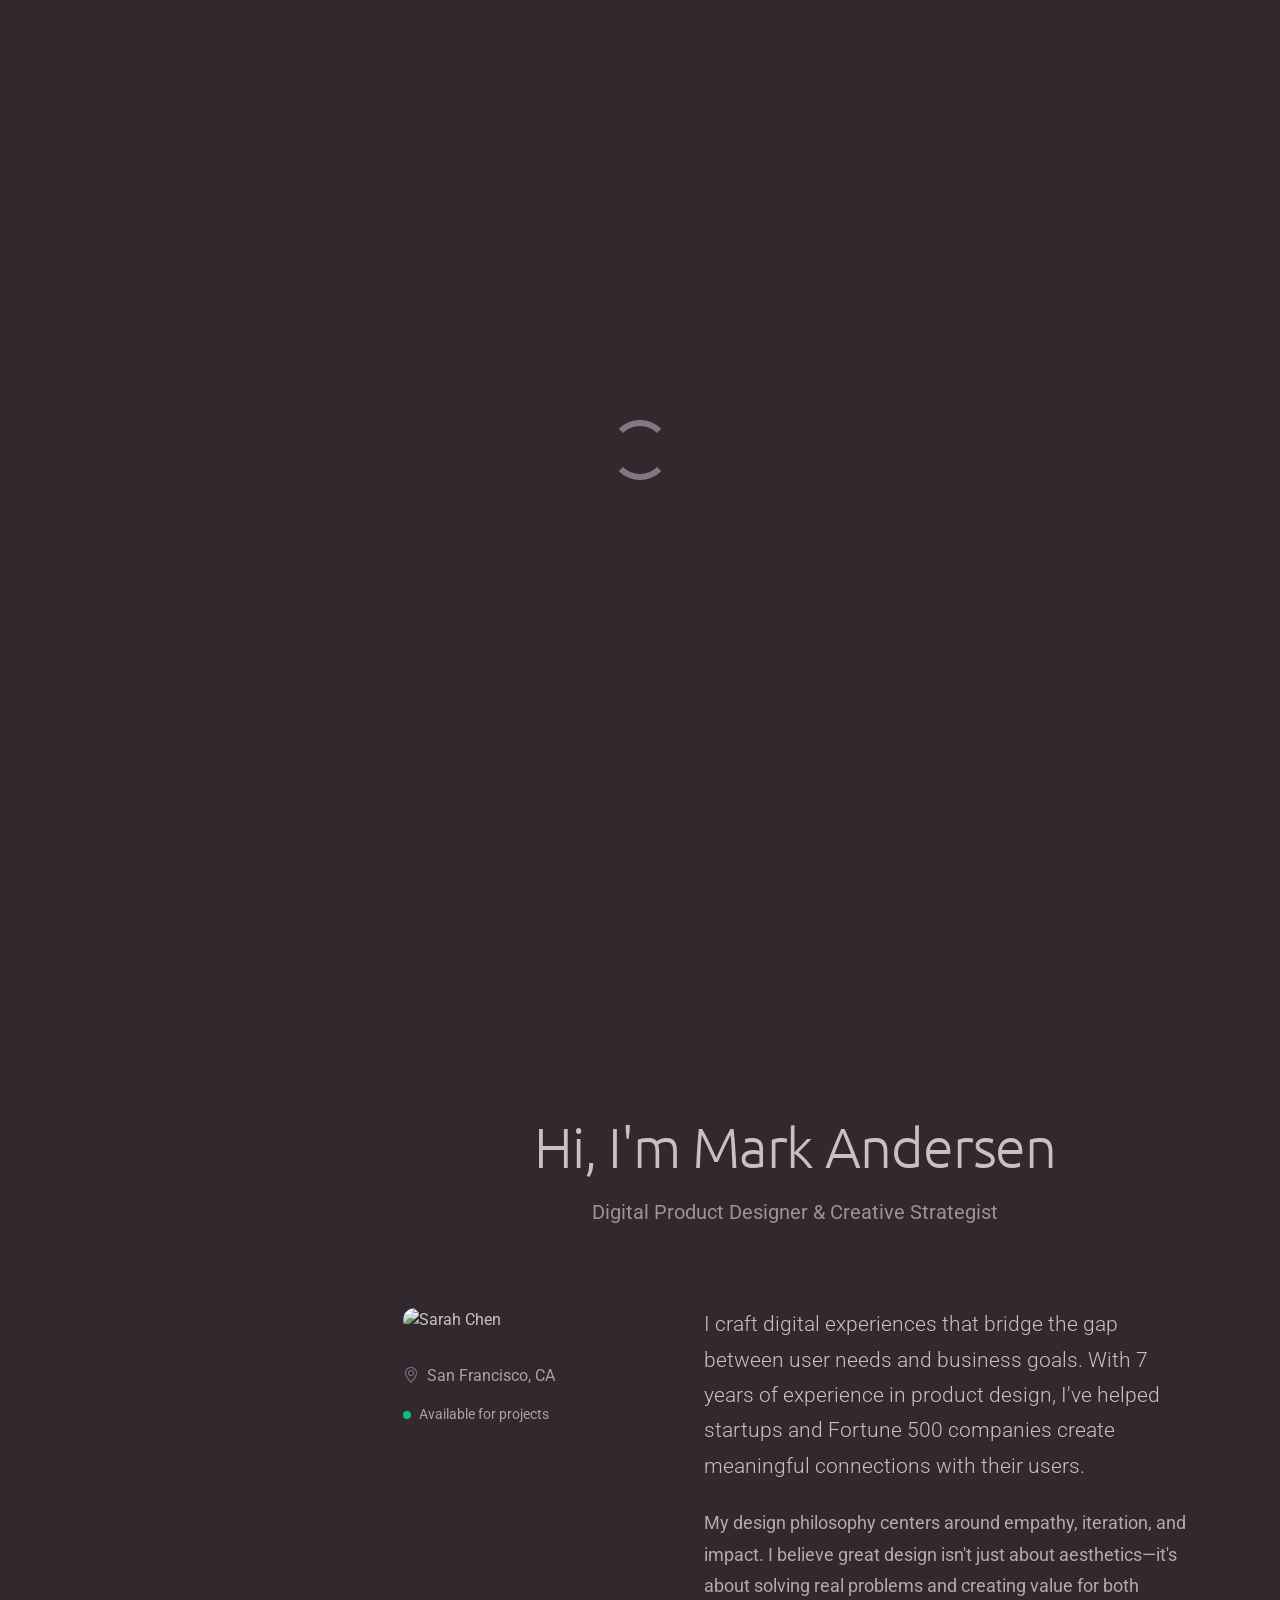
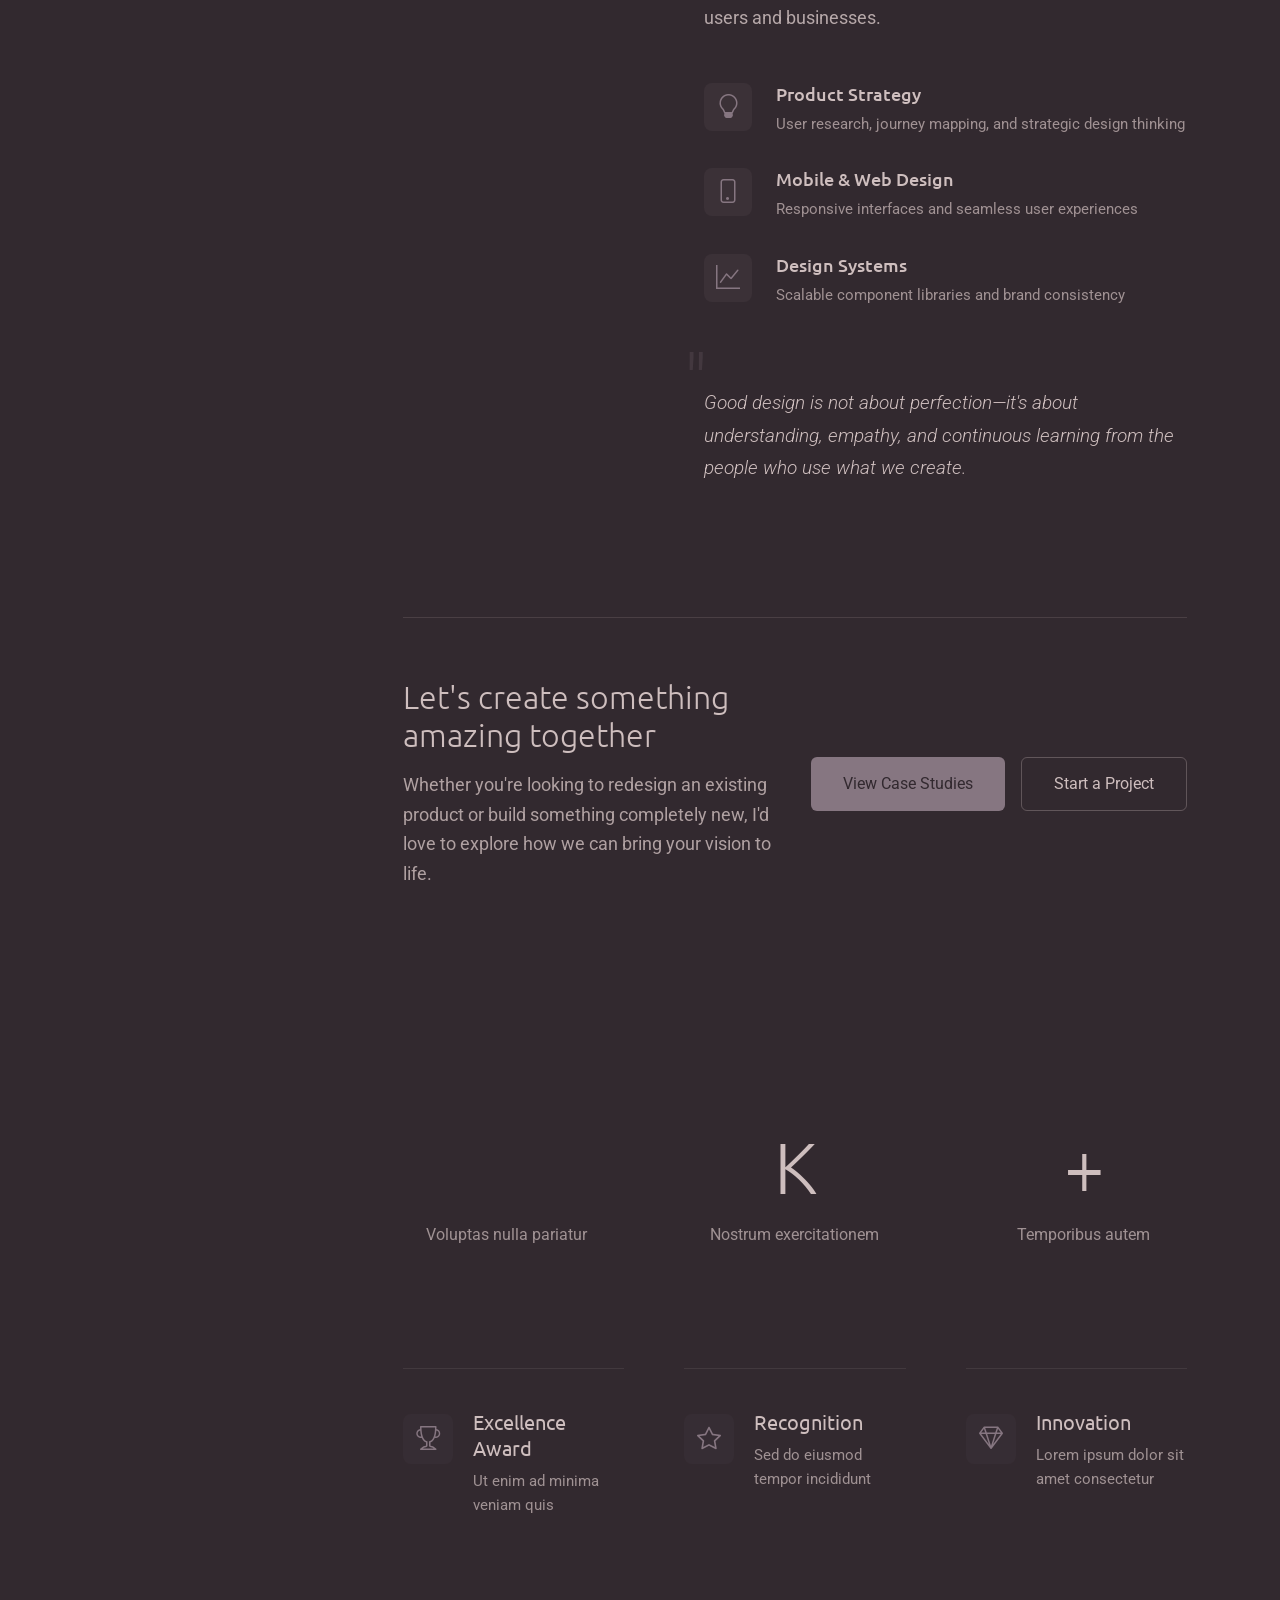
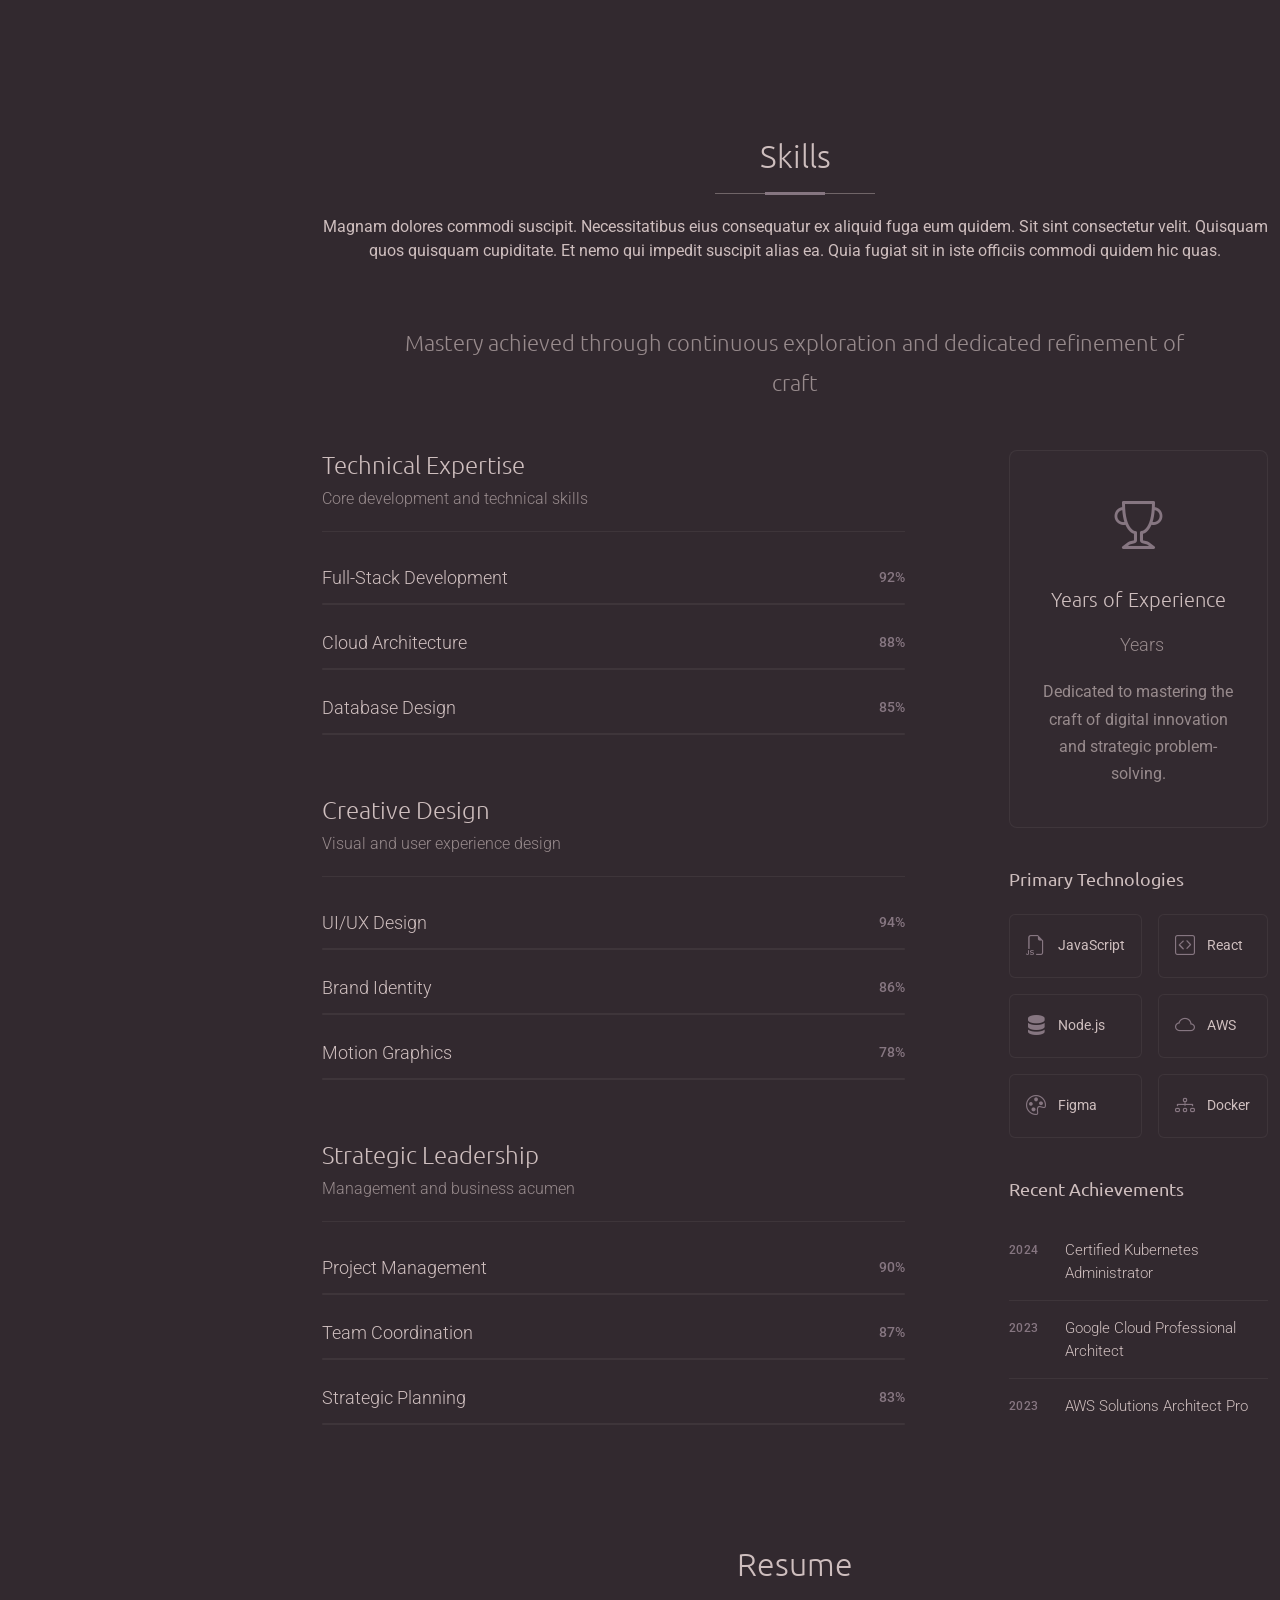
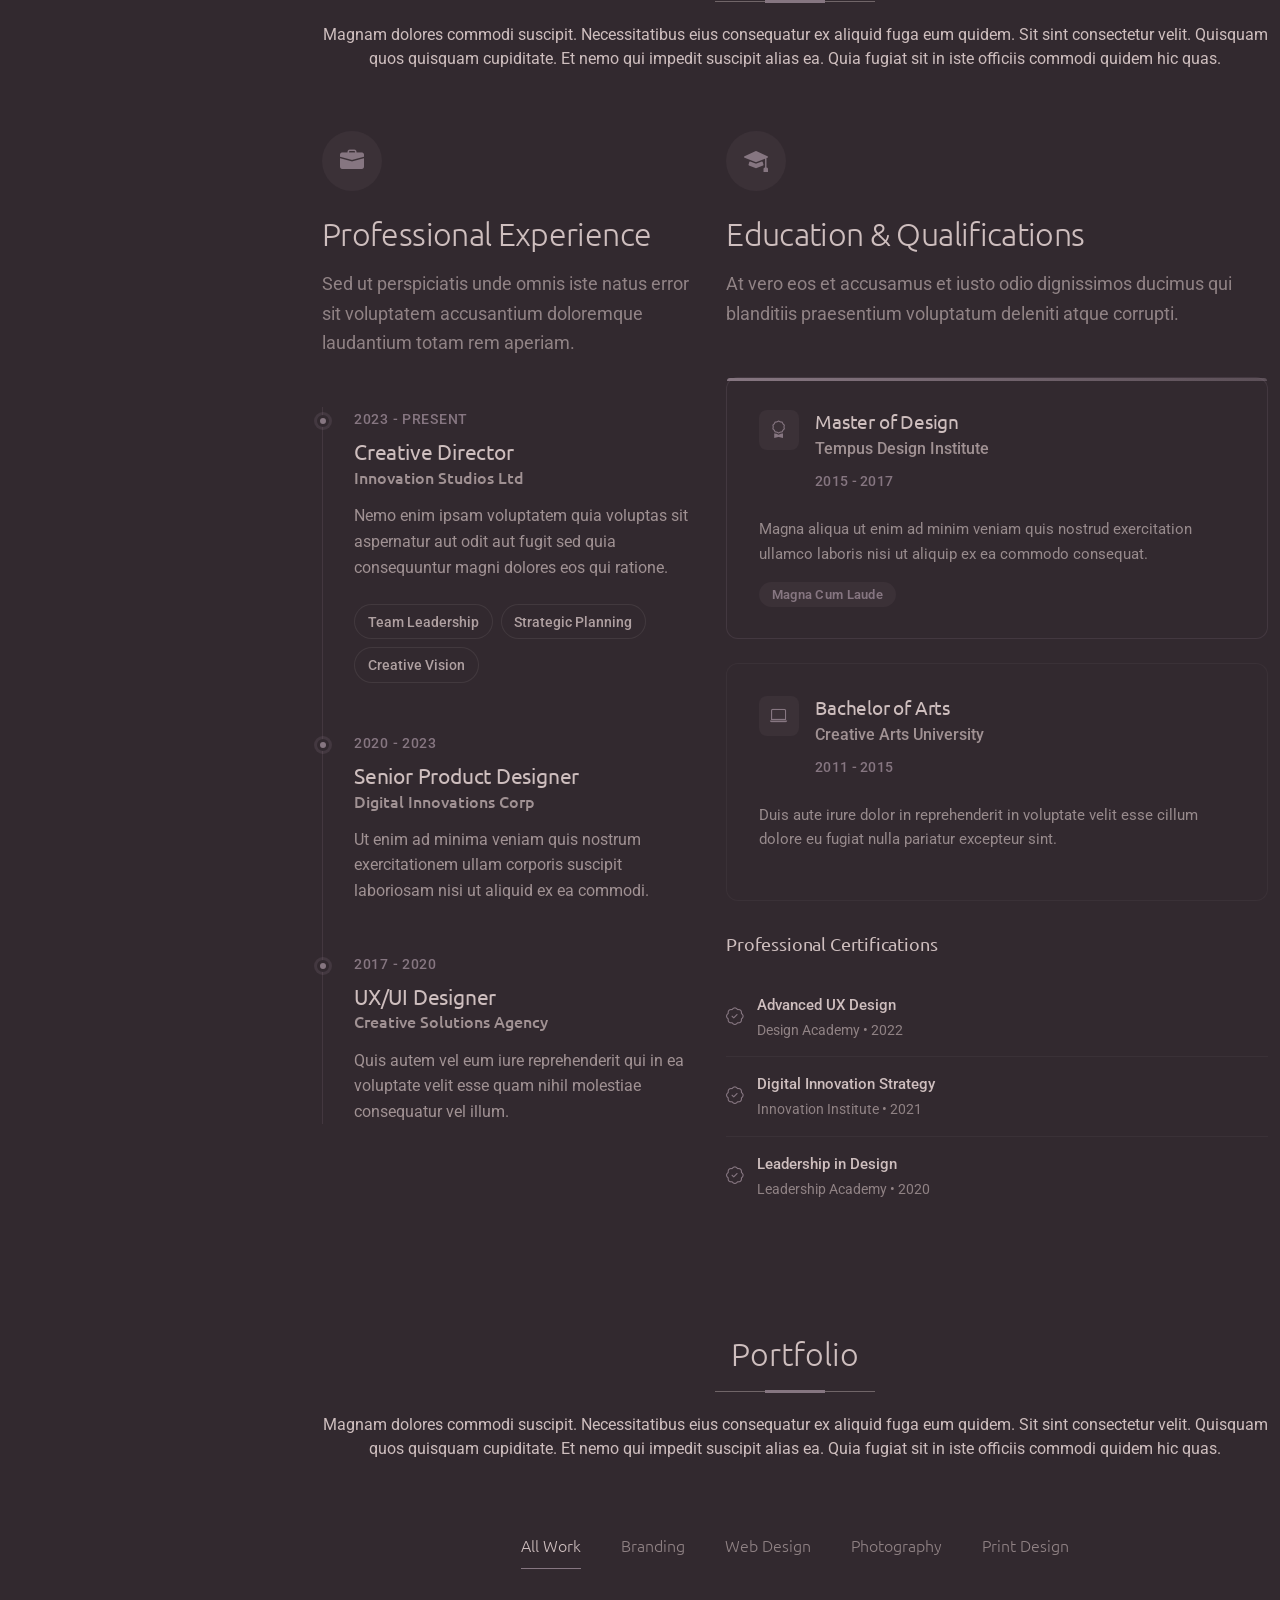
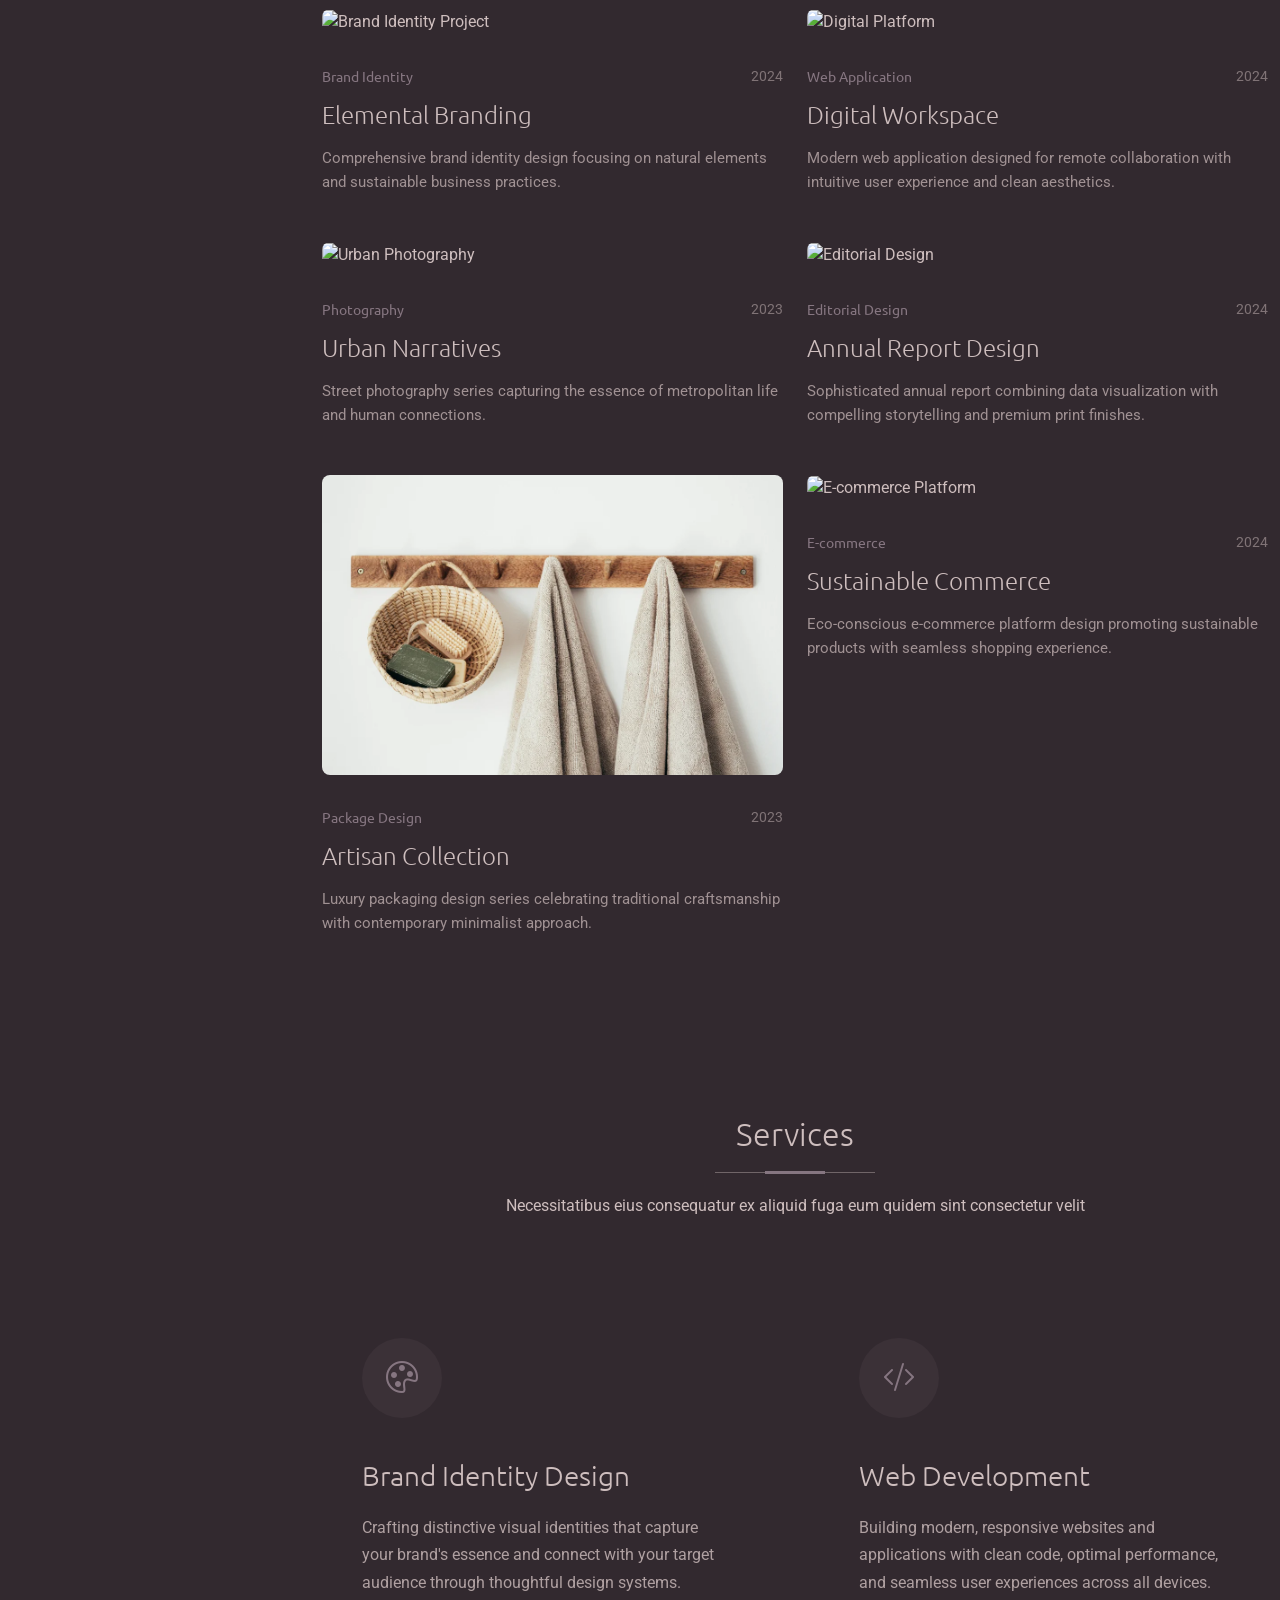
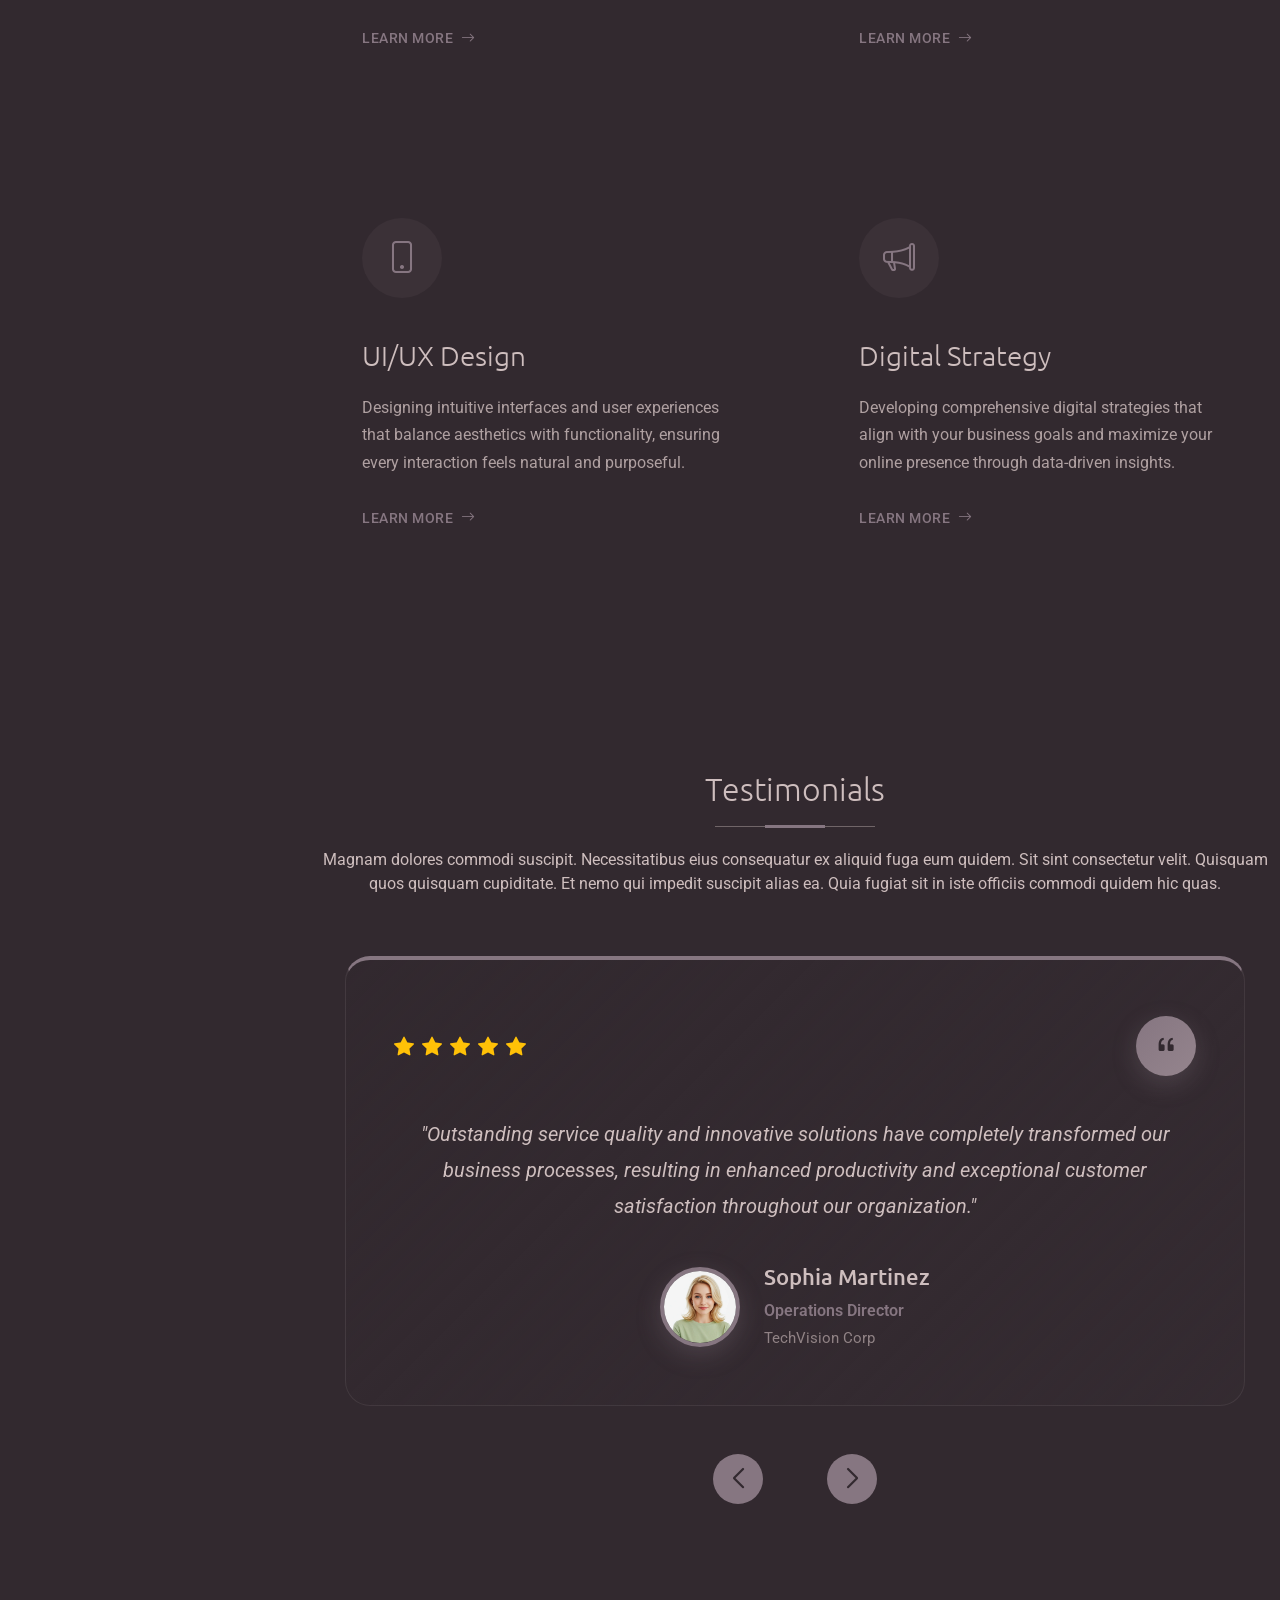
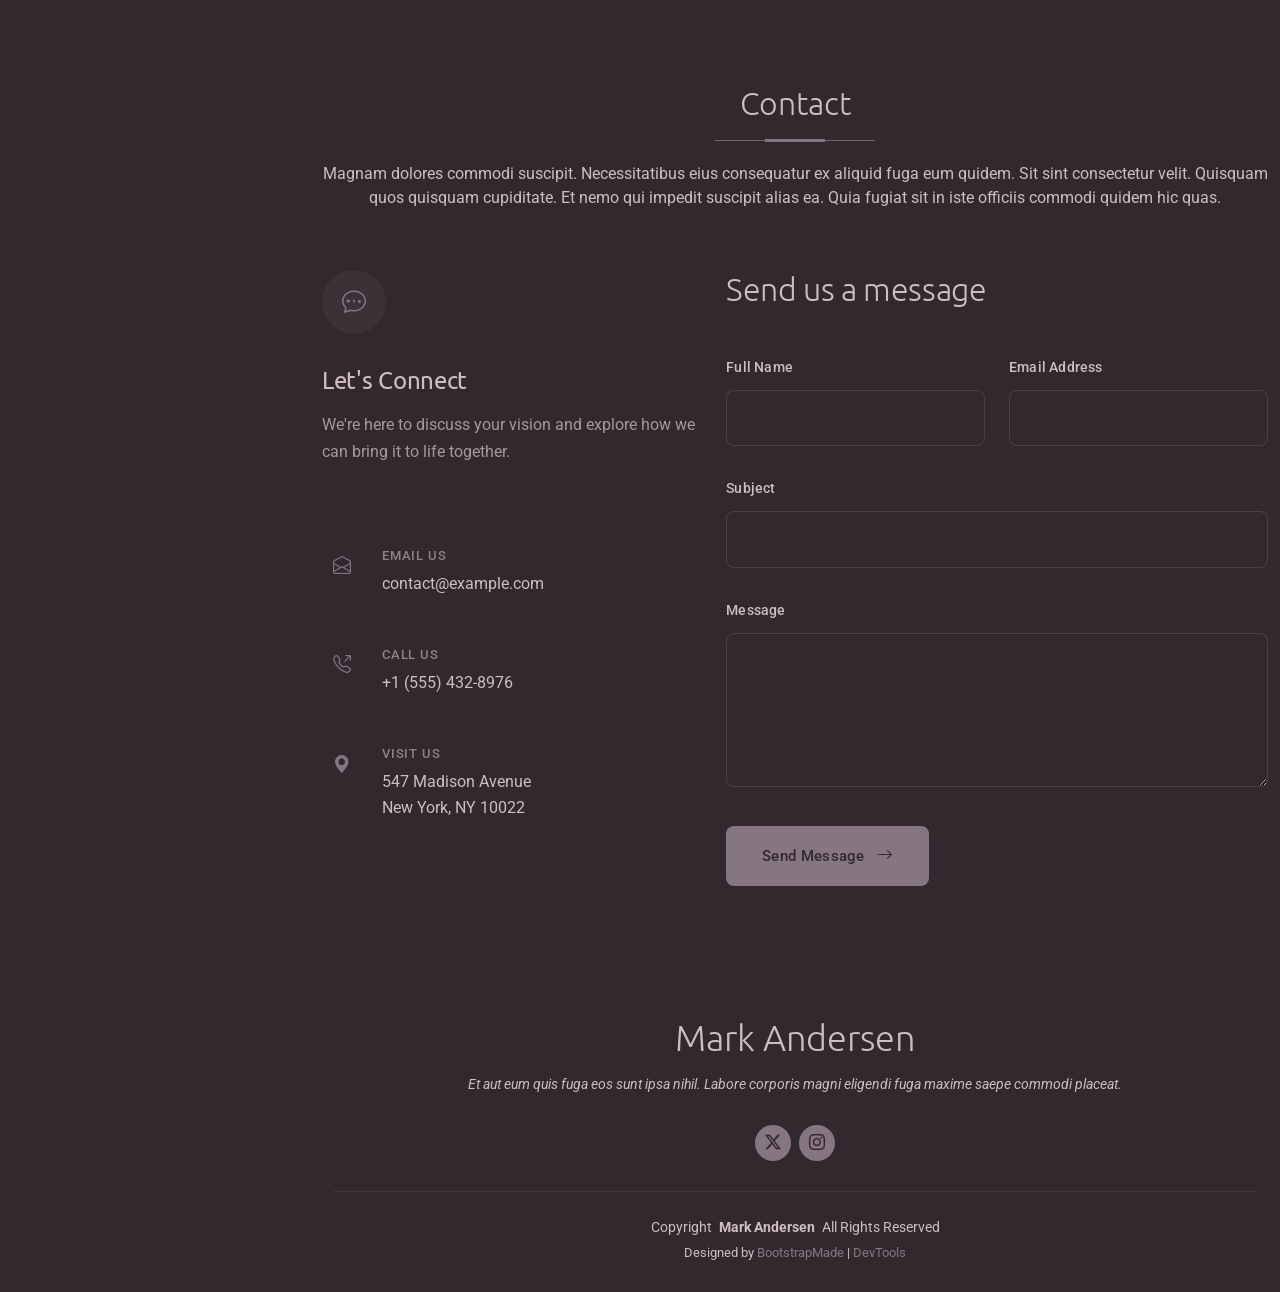
==== commit 8add45b9: "Add files via upload" ====
--- a/index.html
+++ b/index.html
@@ -68,7 +68,7 @@
             <li><a href="#">音樂</a></li>
           </ul>
         </li>
-        <li><a href="#contact"><i class="bi bi-envelope navicon"></i> Contact</a></li>
+        <li><a href="#contact"><i class="bi bi-envelope navicon"></i> 聯繫我</a></li>
       </ul>
     </nav>
 
@@ -76,8 +76,6 @@
       <a href="" class="twitter"><i class="bi bi-twitter-x"></i></a>
       <a href="#" class="facebook"><i class="bi bi-facebook"></i></a>
       <a href="https://www.instagram.com/melodychou1027?igsh=MTJ5NWxwanE3eXBvNQ%3D%3D&utm_source=qr" class="instagram" target="_blank"><i class="bi bi-instagram"></i></a>
-      <a href="#" class="google-plus"><i class="bi bi-skype"></i></a>
-      <a href="#" class="linkedin"><i class="bi bi-linkedin"></i></a>
     </div>
   </header>
 
@@ -1185,8 +1183,6 @@
       <div class="social-links d-flex justify-content-center">
         <a href=""><i class="bi bi-twitter-x"></i></a>
         <a href="https://www.instagram.com/melodychou1027?igsh=MTJ5NWxwanE3eXBvNQ%3D%3D&utm_source=qr" class="instagram" target="_blank"><i class="bi bi-instagram"></i></a>
-        <a href=""><i class="bi bi-skype"></i></a>
-        <a href=""><i class="bi bi-linkedin"></i></a>
       </div>
       <div class="container">
         <div class="copyright">
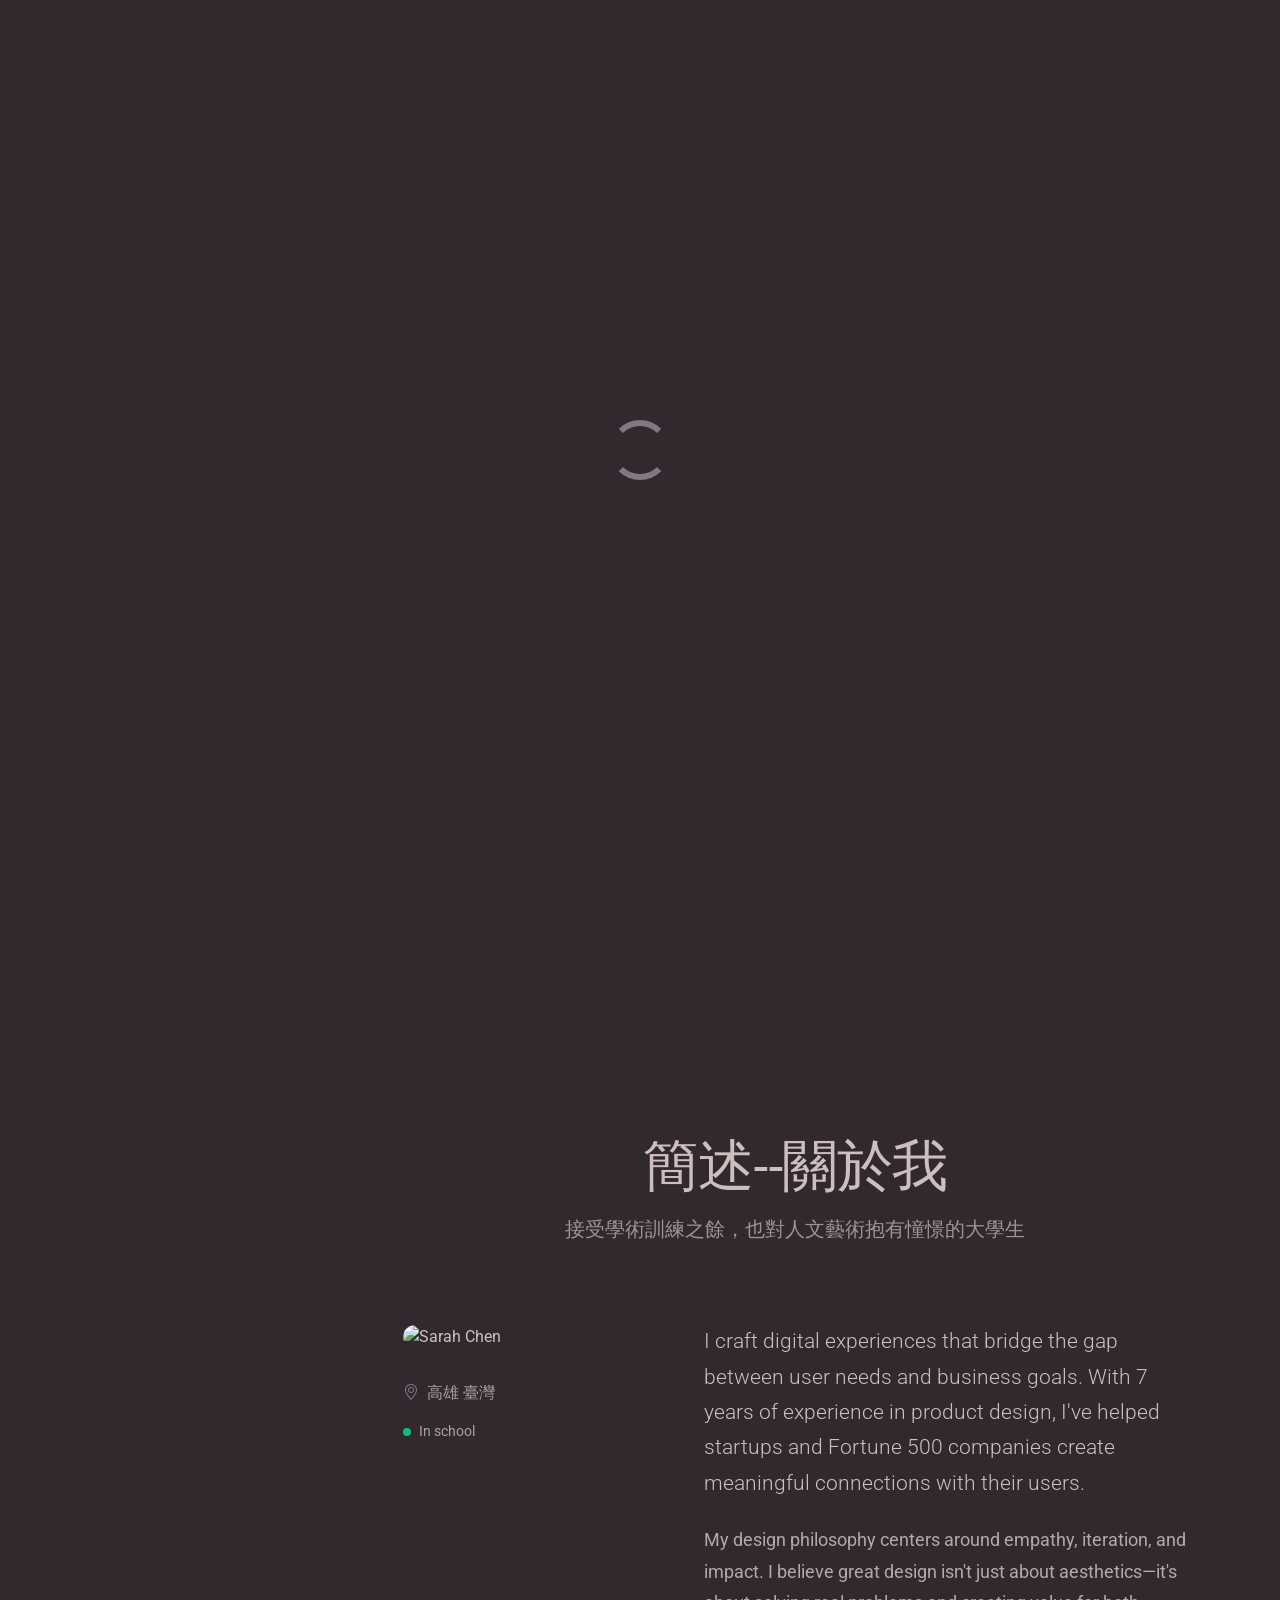
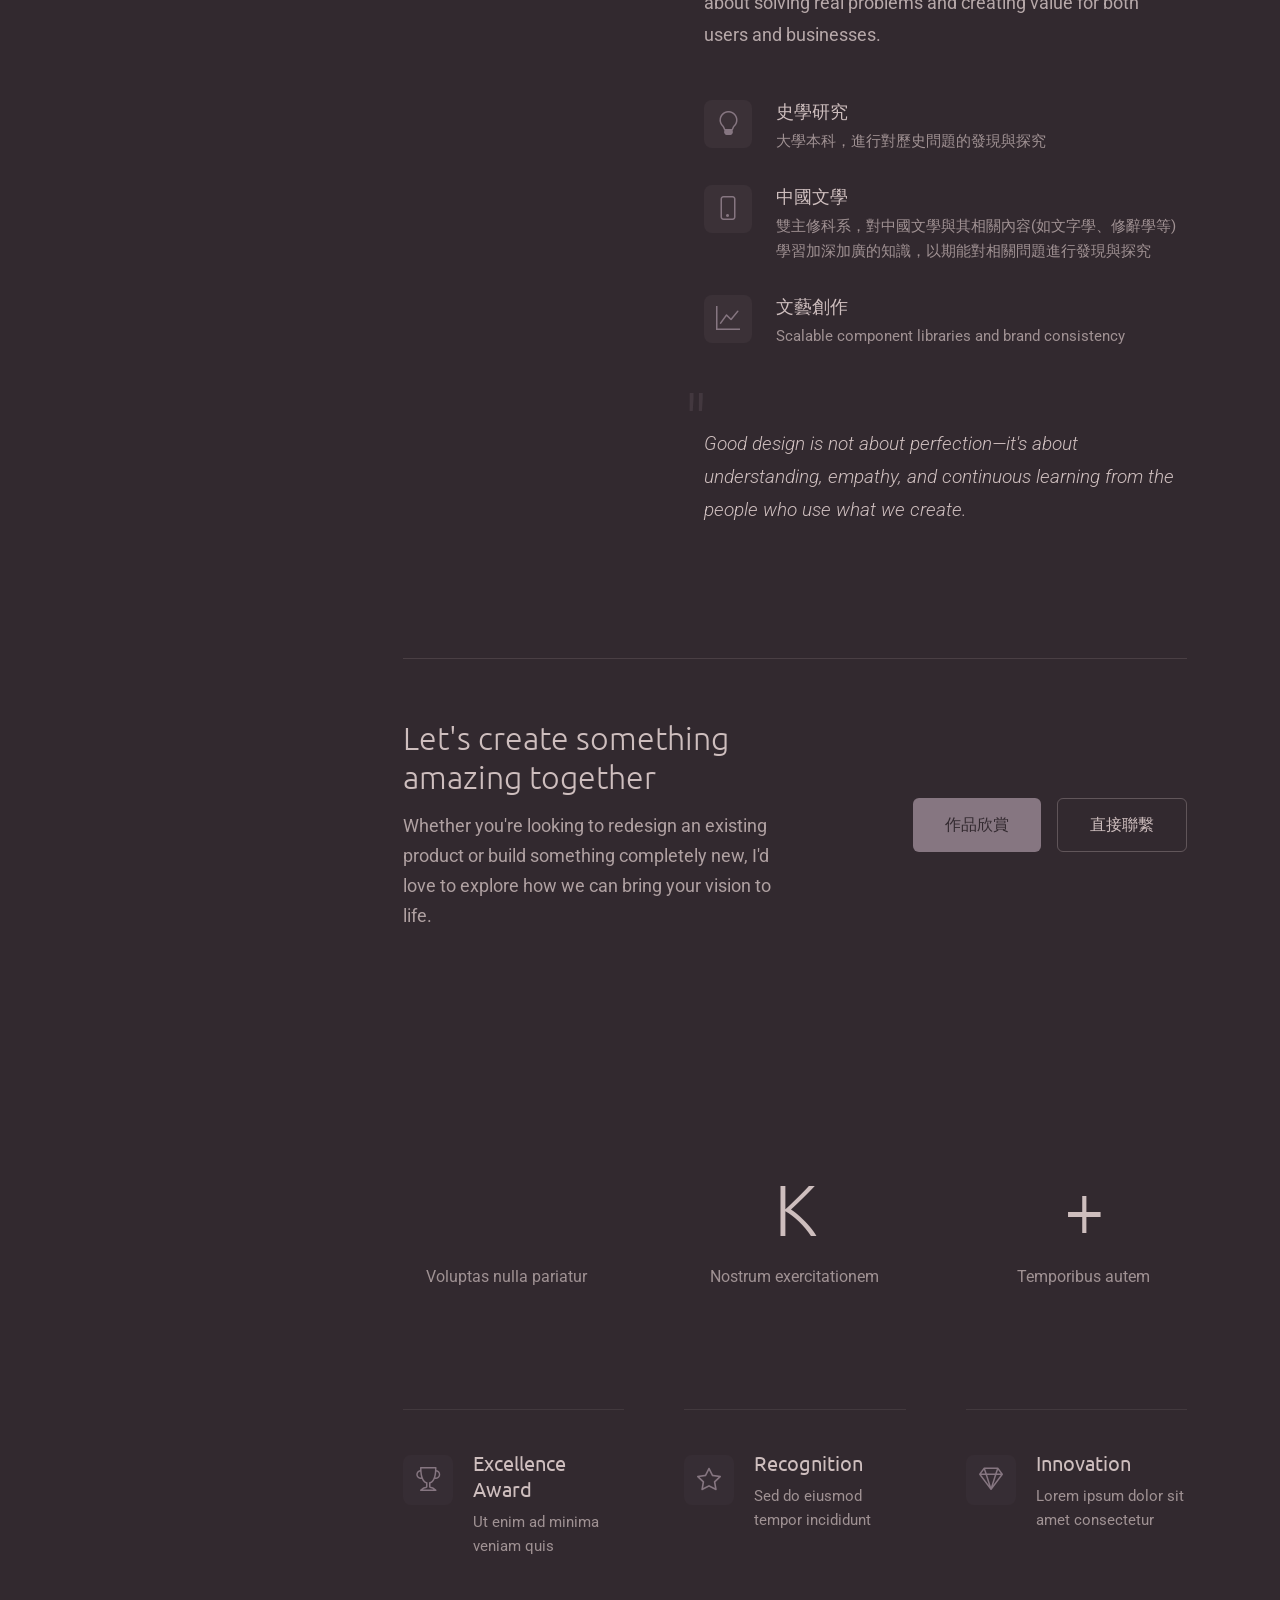
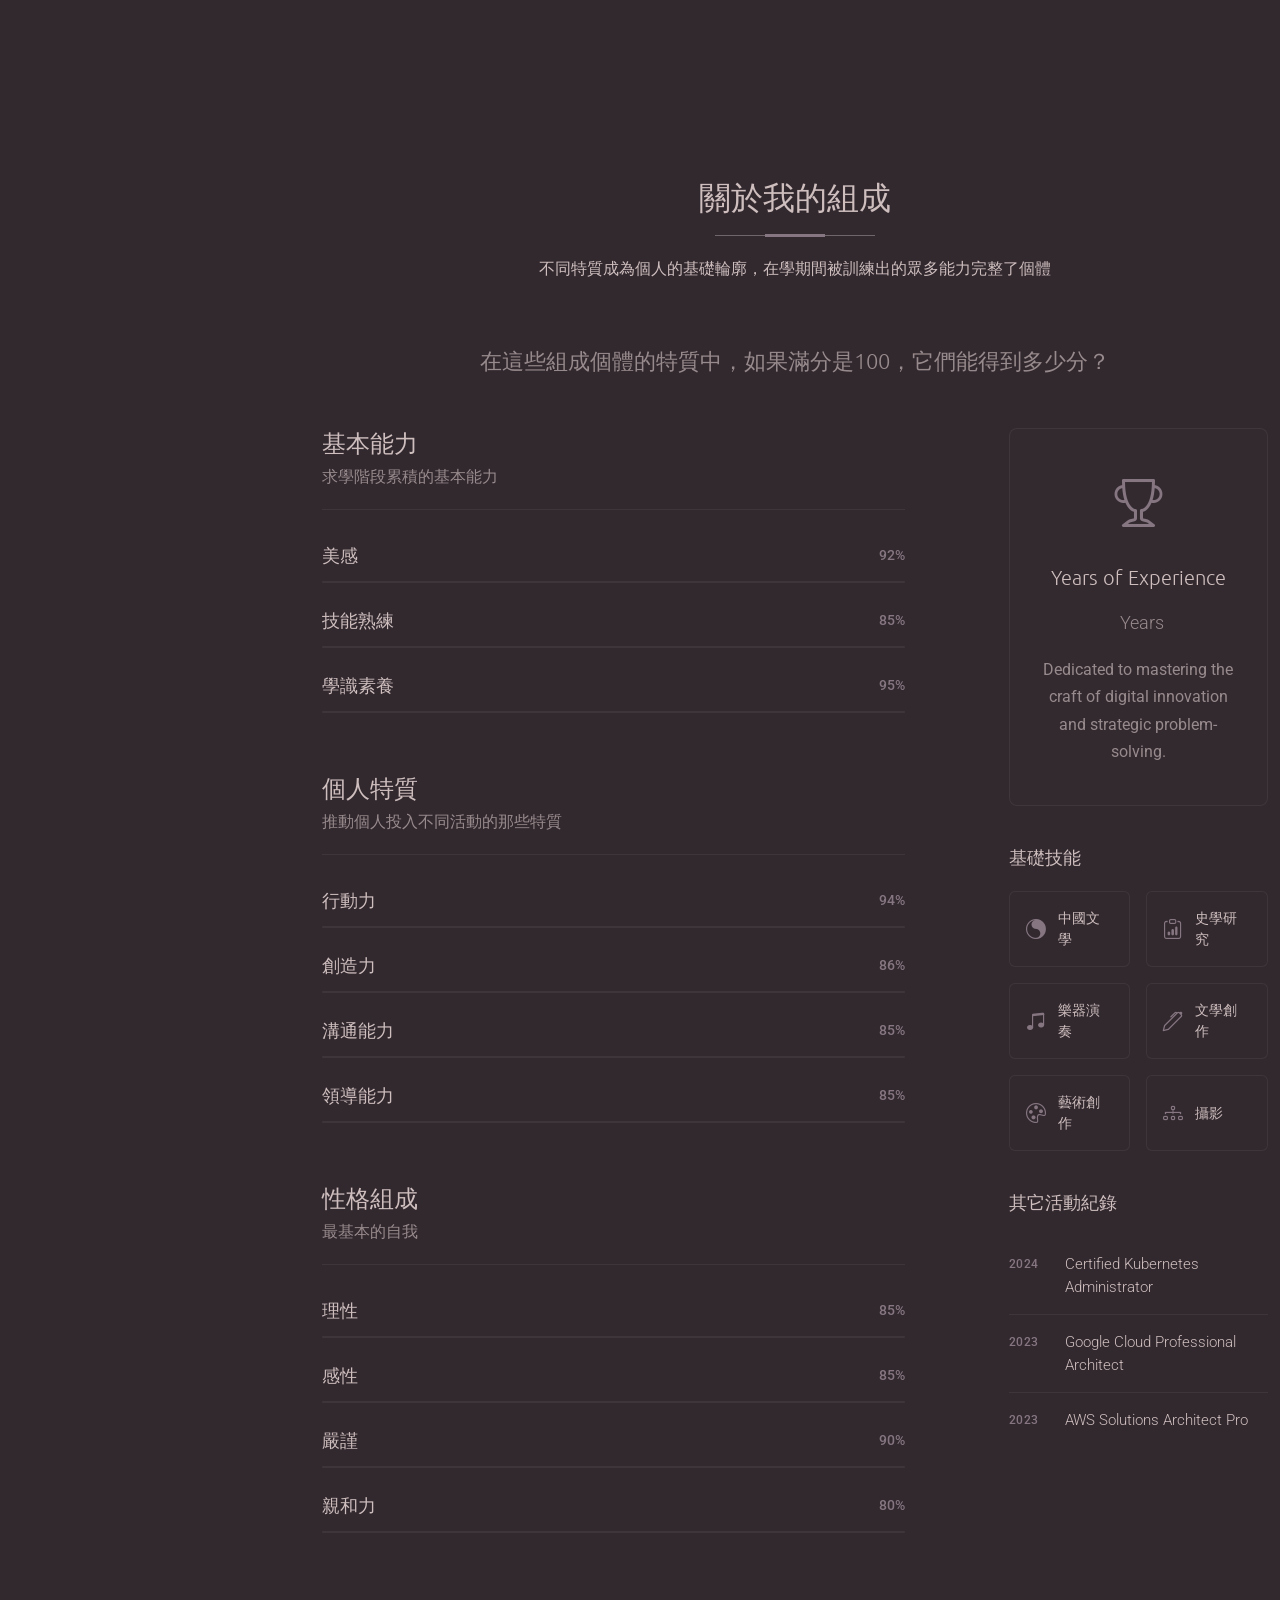
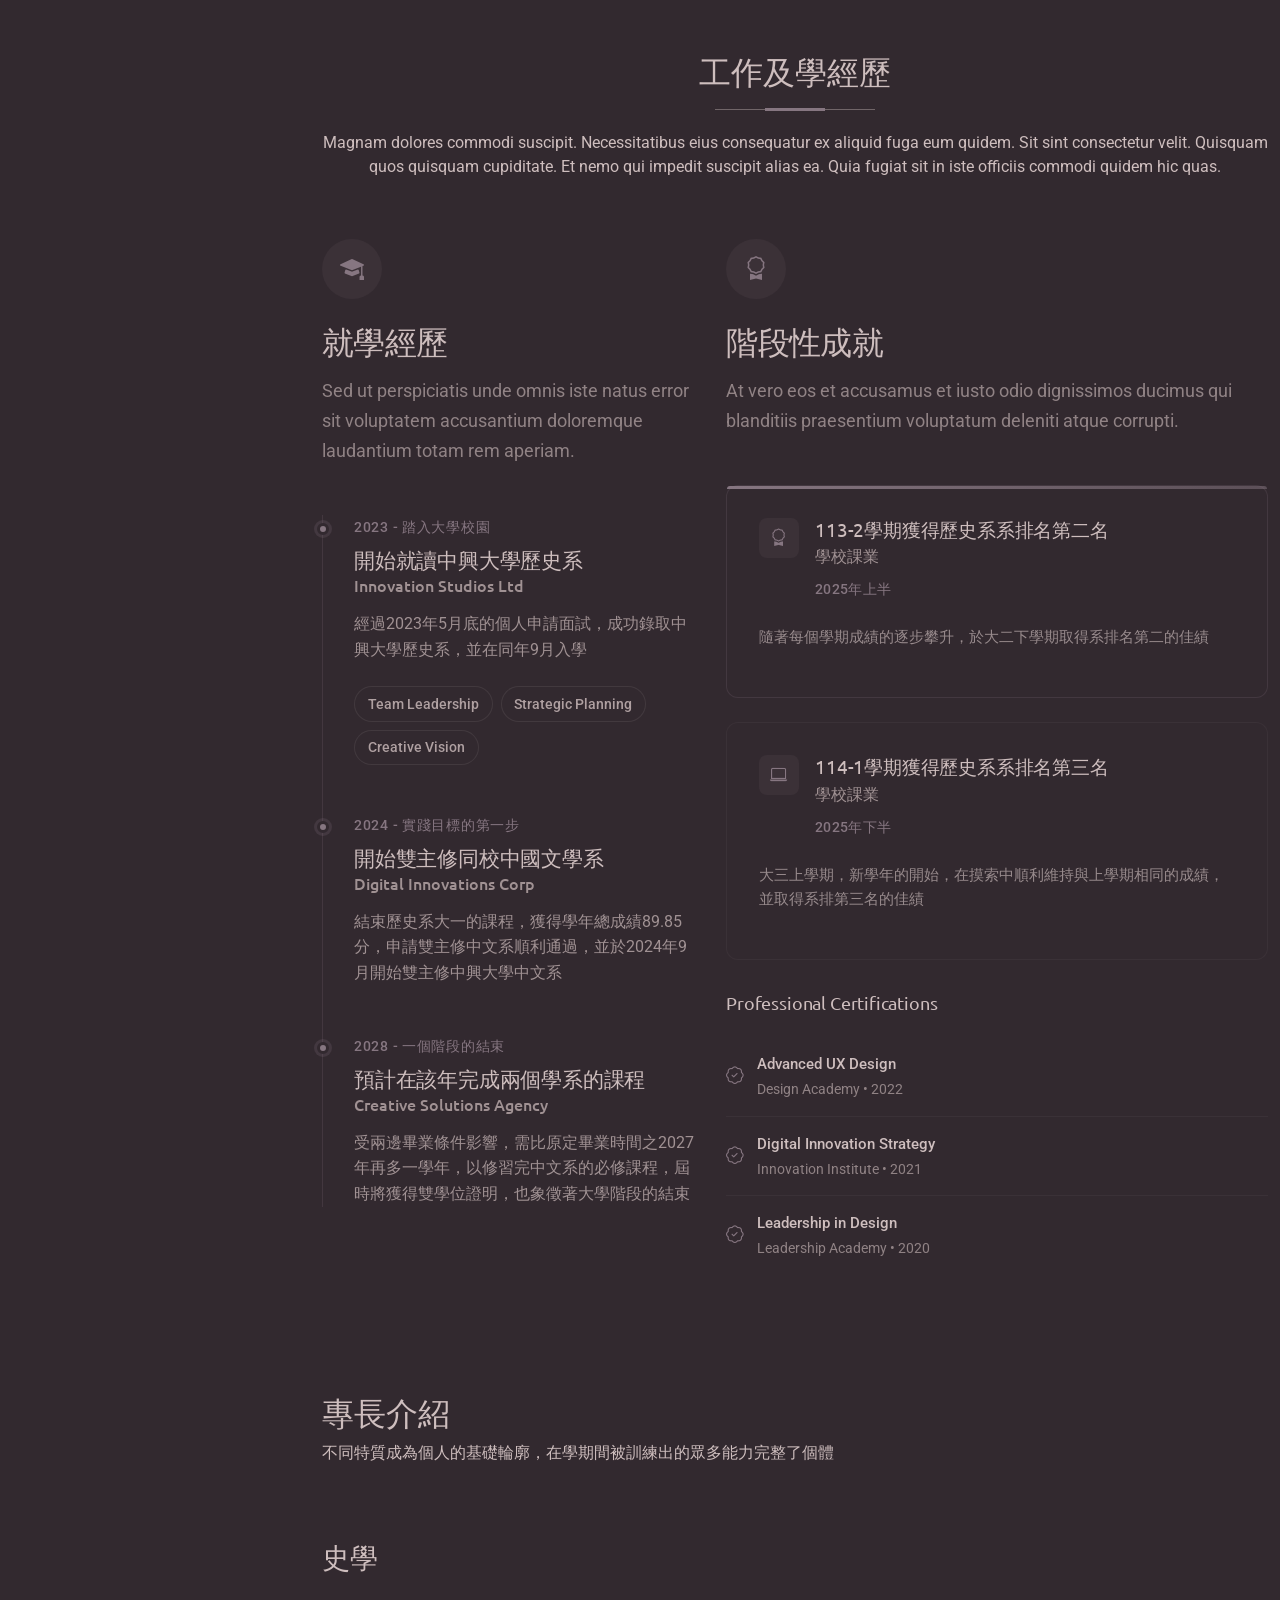
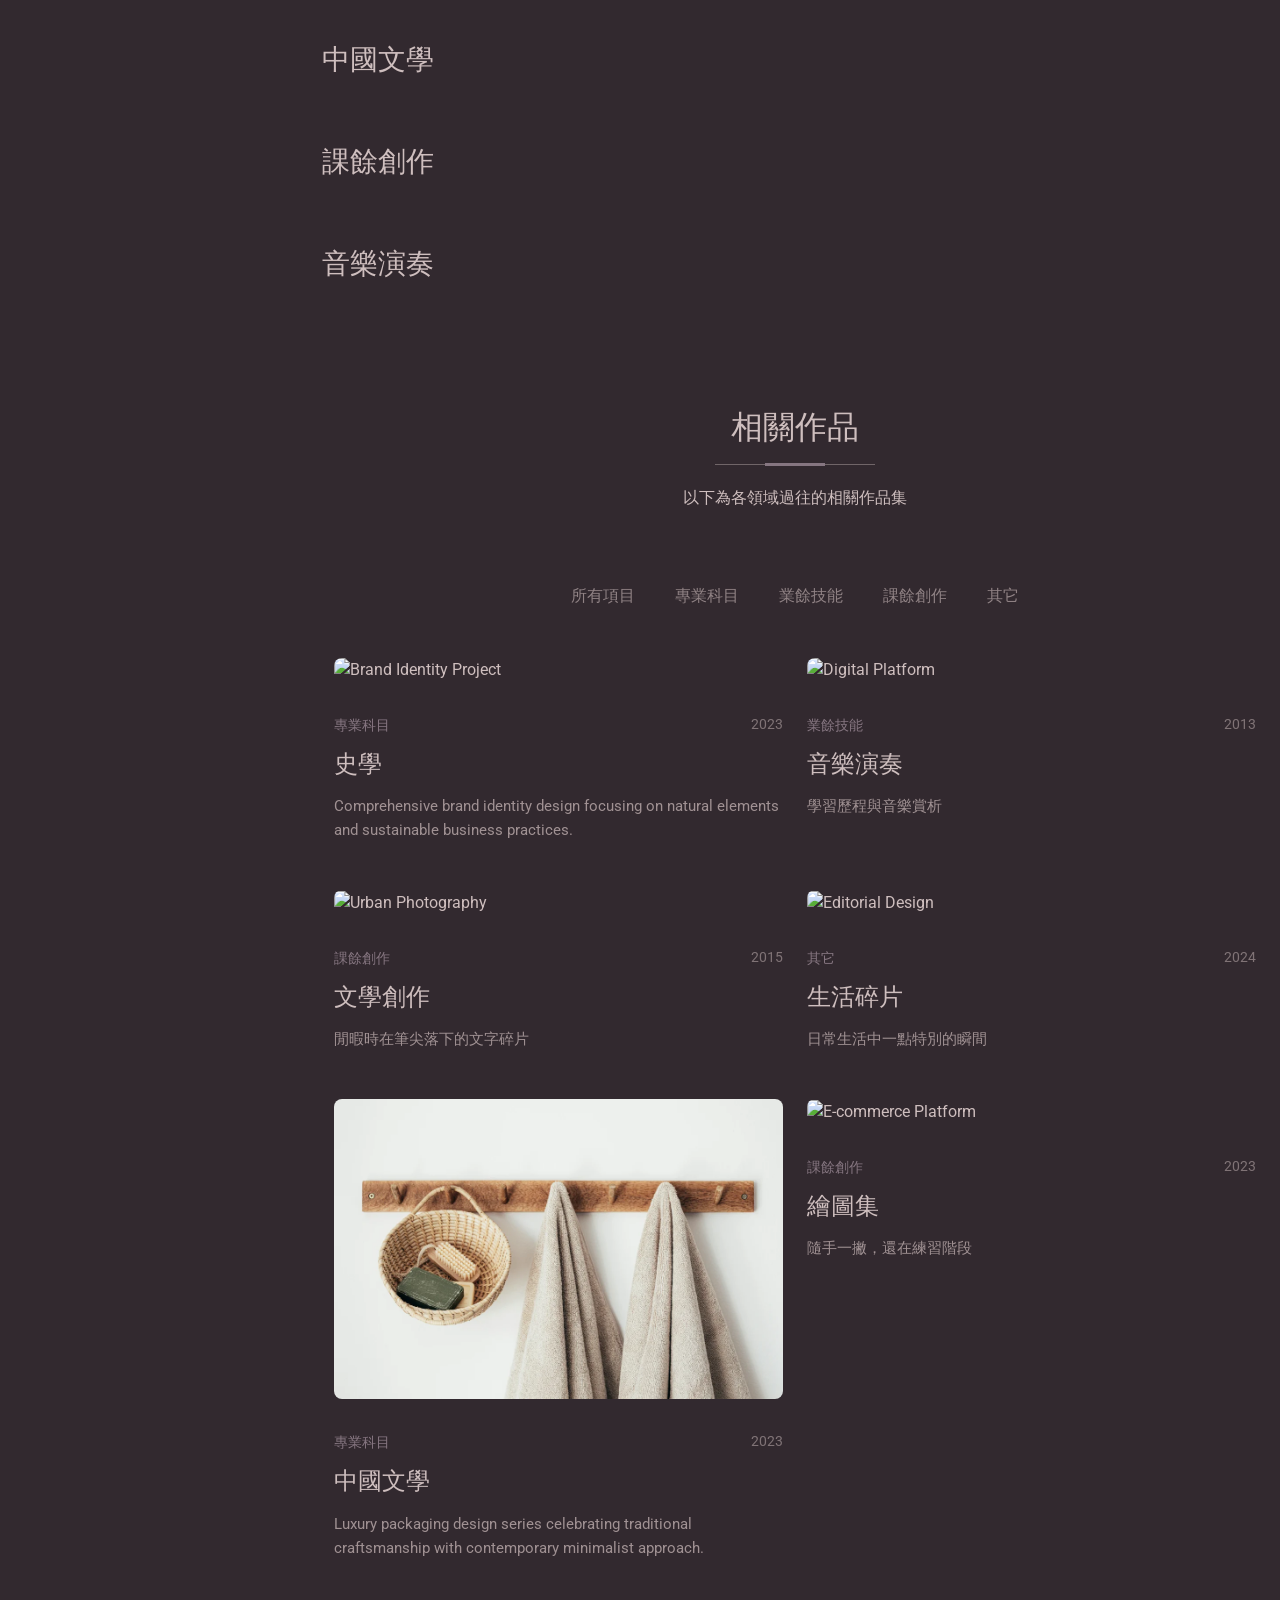
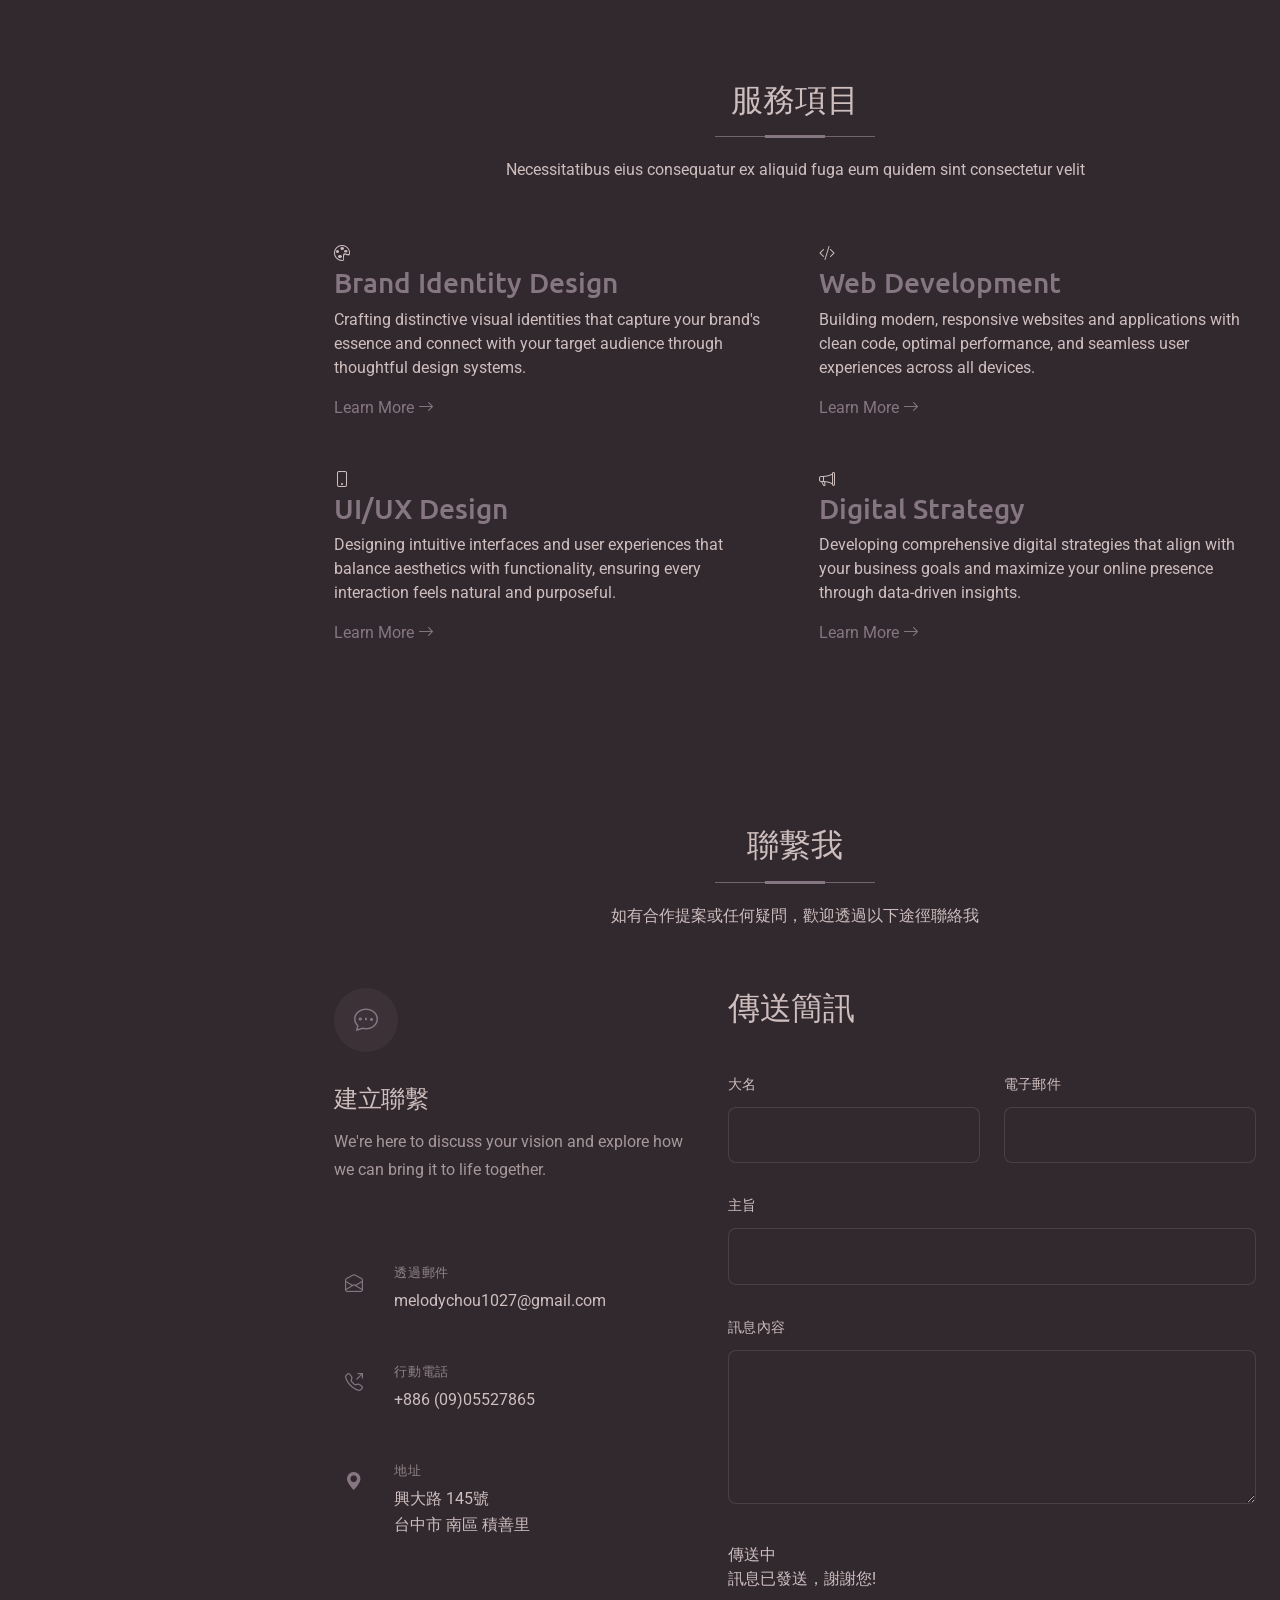
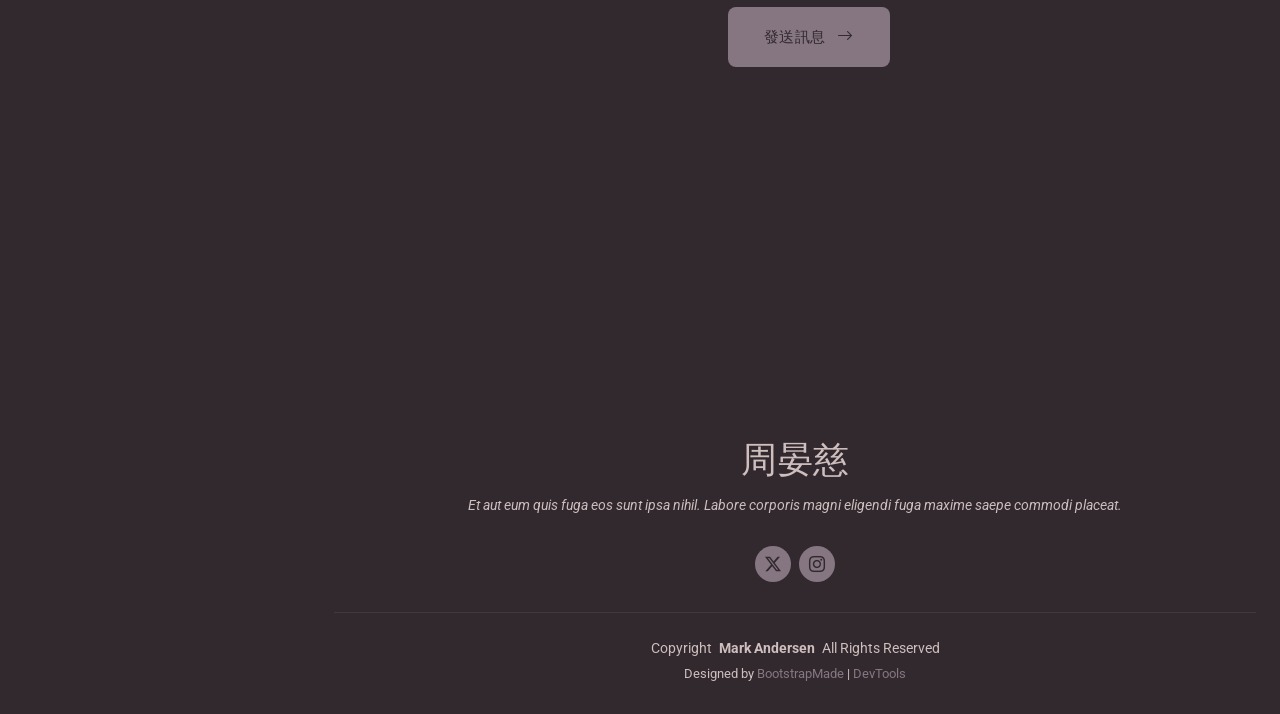
==== commit 8b1e2660: "Add files via upload" ====
--- a/index.html
+++ b/index.html
@@ -5,8 +5,8 @@
   <meta charset="utf-8">
   <meta content="width=device-width, initial-scale=1.0" name="viewport">
   <title>Index - 周晏慈</title>
-  <meta name="description" content="">
-  <meta name="keywords" content="">
+  <meta name="description" content="個人簡介">.  
+  <meta name="keywords" content="歷史/中文/業餘音樂/文學創作">
 
   <!-- Favicons -->
   <link href="assets/img/favicon.png" rel="icon">
@@ -58,16 +58,17 @@
       <ul>
         <li><a href="#hero" class="active"><i class="bi bi-house navicon"></i>首頁</a></li>
         <li><a href="#about"><i class="bi bi-person navicon"></i> 個人簡介</a></li>
-        <li><a href="#resume"><i class="bi bi-file-earmark-text navicon"></i> 工作經歷</a></li>
-        <li><a href="#portfolio"><i class="bi bi-images navicon"></i> 專長介紹</a></li>
-        <li class="dropdown"><a href="#"><i class="bi bi-menu-button navicon"></i><span>相關作品</span> <i class="bi bi-chevron-down toggle-dropdown"></i></a>
+        <li><a href="#resume"><i class="bi bi-file-earmark-text navicon"></i> 工作及學經歷</a></li>
+              <li class="dropdown"><a href="#specialty"><i class="bi bi-menu-button navicon"></i><span>專長介紹</span> <i class="bi bi-chevron-down toggle-dropdown"></i></a>
           <ul>
-            <li><a href="#">史學</a></li>
-            <li><a href="#">中國文學</a></li>
-            <li><a href="#">課餘創作</a></li>
-            <li><a href="#">音樂</a></li>
+            <li><a href="#history">史學</a></li>
+            <li><a href="#chinese-literature">中國文學</a></li>
+            <li><a href="#creation">課餘創作</a></li>
+            <li><a href="#music">音樂</a></li>
           </ul>
         </li>
+        <li><a href="#portfolio"><i class="bi bi-images navicon"></i>作品集</a></li>
+        <li><a href="#service"><i class="bi bi-images navicon"></i> 服務項目</a></li>
         <li><a href="#contact"><i class="bi bi-envelope navicon"></i> 聯繫我</a></li>
       </ul>
     </nav>
@@ -97,21 +98,26 @@
                 Crafting meaningful digital experiences through thoughtful design and innovative solutions. I blend creativity with strategy to bring brands to life and connect with audiences on a deeper level.
               </p>
               <div class="hero-actions" data-aos="fade-up" data-aos-delay="400">
-                <a href="#portfolio" class="btn-primary">View My Work</a>
-                <a href="#contact" class="btn-secondary">Get In Touch</a>
+                <a href="#portfolio" class="btn-primary">成果展示</a>
+                <a href="#contact" class="btn-secondary">聯絡資訊</a>
               </div>
               <div class="hero-stats" data-aos="fade-up" data-aos-delay="500">
+              <div class="stat-item">
+                <span class="stat-number">
+                  <span class="purecounter" data-purecounter-start="0" data-purecounter-end="60"></span>
+                  <span class="plus">+</span>
+                <span class="stat-label">修習課程總數</span>
+                </div>
                 <div class="stat-item">
-                  <span class="stat-number">50+</span>
-                  <span class="stat-label">Projects Completed</span>
+                  <span class="stat-number">
+                    <span class="purecounter" data-purecounter-start="0" data-purecounter-end="3"></span>
+                  <span class="stat-label">大學在學時長（年）</span>
                 </div>
                 <div class="stat-item">
-                  <span class="stat-number">3+</span>
-                  <span class="stat-label">Years Experience</span>
-                </div>
-                <div class="stat-item">
-                  <span class="stat-number">25+</span>
-                  <span class="stat-label">Happy Clients</span>
+                   <span class="stat-number">
+                    <span class="purecounter" data-purecounter-start="0" data-purecounter-end="35"></span>
+                    <span class="plus">+</span>
+                  <span class="stat-label">學期成績累計獲得A+數</span>
                 </div>
               </div>
             </div>
@@ -122,16 +128,16 @@
               <div class="image-wrapper">
                 <img src="assets/img/profile/profile-square-13.webp" alt="Creative Designer Portfolio" class="img-fluid main-image">
                 <div class="floating-card card-1" data-aos="fade-up" data-aos-delay="600">
+                  <i class="bi bi-book-half"></i>
+                  <span>歷史學</span>
+                </div>
+                <div class="floating-card card-2" data-aos="fade-up" data-aos-delay="700">
+                  <i class="bi bi-pen"></i>
+                  <span>中國文學</span>
+                </div>
+                <div class="floating-card card-3" data-aos="fade-up" data-aos-delay="800">
                   <i class="bi bi-palette"></i>
-                  <span>UI/UX Design</span>
-                </div>
-                <div class="floating-card card-2" data-aos="fade-up" data-aos-delay="700">
-                  <i class="bi bi-code-square"></i>
-                  <span>Web Development</span>
-                </div>
-                <div class="floating-card card-3" data-aos="fade-up" data-aos-delay="800">
-                  <i class="bi bi-camera"></i>
-                  <span>Photography</span>
+                  <span>藝術與人文</span>
                 </div>
               </div>
             </div>
@@ -151,8 +157,8 @@
           <div class="col-lg-10">
 
             <div class="intro-header text-center" data-aos="fade-up" data-aos-delay="150">
-              <h1>Hi, I'm Mark Andersen</h1>
-              <p class="subtitle">Digital Product Designer &amp; Creative Strategist</p>
+              <h1>簡述--關於我</h1>
+              <p class="subtitle">接受學術訓練之餘，也對人文藝術抱有憧憬的大學生</p>
             </div>
 
             <div class="main-content-wrapper">
@@ -166,11 +172,11 @@
                     <div class="profile-meta">
                       <div class="location">
                         <i class="bi bi-geo-alt"></i>
-                        <span>San Francisco, CA</span>
+                        <span>高雄 臺灣</span>
                       </div>
                       <div class="status">
                         <div class="status-indicator"></div>
-                        <span>Available for projects</span>
+                        <span>In school</span>
                       </div>
                     </div>
                   </div>
@@ -191,8 +197,8 @@
                           <i class="bi bi-lightbulb"></i>
                         </div>
                         <div class="expertise-content">
-                          <h4>Product Strategy</h4>
-                          <p>User research, journey mapping, and strategic design thinking</p>
+                          <h4>史學研究</h4>
+                          <p>大學本科，進行對歷史問題的發現與探究</p>
                         </div>
                       </div>
 
@@ -201,8 +207,8 @@
                           <i class="bi bi-phone"></i>
                         </div>
                         <div class="expertise-content">
-                          <h4>Mobile &amp; Web Design</h4>
-                          <p>Responsive interfaces and seamless user experiences</p>
+                          <h4>中國文學</h4>
+                          <p>雙主修科系，對中國文學與其相關內容(如文字學、修辭學等)學習加深加廣的知識，以期能對相關問題進行發現與探究</p>
                         </div>
                       </div>
 
@@ -211,7 +217,7 @@
                           <i class="bi bi-graph-up"></i>
                         </div>
                         <div class="expertise-content">
-                          <h4>Design Systems</h4>
+                          <h4>文藝創作</h4>
                           <p>Scalable component libraries and brand consistency</p>
                         </div>
                       </div>
@@ -238,8 +244,8 @@
                 </div>
                 <div class="col-lg-6">
                   <div class="action-buttons">
-                    <a href="#portfolio" class="btn-custom primary">View Case Studies</a>
-                    <a href="#contact" class="btn-custom secondary">Start a Project</a>
+                    <a href="#portfolio" class="btn-custom primary">作品欣賞</a>
+                    <a href="#contact" class="btn-custom secondary">直接聯繫</a>
                   </div>
                 </div>
               </div>
@@ -327,8 +333,8 @@
 
       <!-- Section Title -->
       <div class="container section-title" data-aos="fade-up">
-        <h2>Skills</h2>
-        <p>Magnam dolores commodi suscipit. Necessitatibus eius consequatur ex aliquid fuga eum quidem. Sit sint consectetur velit. Quisquam quos quisquam cupiditate. Et nemo qui impedit suscipit alias ea. Quia fugiat sit in iste officiis commodi quidem hic quas.</p>
+        <h2>關於我的組成</h2>
+        <p>不同特質成為個人的基礎輪廓，在學期間被訓練出的眾多能力完整了個體</p>
       </div><!-- End Section Title -->
 
       <div class="container" data-aos="fade-up" data-aos-delay="100">
@@ -336,7 +342,7 @@
         <div class="row justify-content-center">
           <div class="col-lg-10">
             <div class="intro-content text-center mb-5" data-aos="fade-up" data-aos-delay="150">
-              <p class="lead-text">Mastery achieved through continuous exploration and dedicated refinement of craft</p>
+              <p class="lead-text">在這些組成個體的特質中，如果滿分是100，它們能得到多少分？</p>
             </div>
           </div>
         </div>
@@ -347,13 +353,13 @@
 
               <div class="skill-category skills-animation" data-aos="fade-up" data-aos-delay="200">
                 <div class="category-header">
-                  <h3 class="category-title">Technical Expertise</h3>
-                  <p class="category-subtitle">Core development and technical skills</p>
+                  <h3 class="category-title">基本能力</h3>
+                  <p class="category-subtitle">求學階段累積的基本能力</p>
                 </div>
                 <div class="skills-list">
                   <div class="skill-row">
                     <div class="skill-info">
-                      <span class="skill-name">Full-Stack Development</span>
+                      <span class="skill-name">美感</span>
                       <span class="skill-percentage">92%</span>
                     </div>
                     <div class="progress">
@@ -362,20 +368,20 @@
                   </div>
                   <div class="skill-row">
                     <div class="skill-info">
-                      <span class="skill-name">Cloud Architecture</span>
-                      <span class="skill-percentage">88%</span>
+                      <span class="skill-name">技能熟練</span>
+                      <span class="skill-percentage">85%</span>
                     </div>
                     <div class="progress">
-                      <div class="progress-bar" role="progressbar" aria-valuenow="88" aria-valuemin="0" aria-valuemax="100"></div>
+                      <div class="progress-bar" role="progressbar" aria-valuenow="85" aria-valuemin="0" aria-valuemax="100"></div>
                     </div>
                   </div>
                   <div class="skill-row">
                     <div class="skill-info">
-                      <span class="skill-name">Database Design</span>
-                      <span class="skill-percentage">85%</span>
+                      <span class="skill-name">學識素養</span>
+                      <span class="skill-percentage">95%</span>
                     </div>
                     <div class="progress">
-                      <div class="progress-bar" role="progressbar" aria-valuenow="85" aria-valuemin="0" aria-valuemax="100"></div>
+                      <div class="progress-bar" role="progressbar" aria-valuenow="95" aria-valuemin="0" aria-valuemax="100"></div>
                     </div>
                   </div>
                 </div>
@@ -383,13 +389,13 @@
 
               <div class="skill-category skills-animation" data-aos="fade-up" data-aos-delay="250">
                 <div class="category-header">
-                  <h3 class="category-title">Creative Design</h3>
-                  <p class="category-subtitle">Visual and user experience design</p>
+                  <h3 class="category-title">個人特質</h3>
+                  <p class="category-subtitle">推動個人投入不同活動的那些特質</p>
                 </div>
                 <div class="skills-list">
                   <div class="skill-row">
                     <div class="skill-info">
-                      <span class="skill-name">UI/UX Design</span>
+                      <span class="skill-name">行動力</span>
                       <span class="skill-percentage">94%</span>
                     </div>
                     <div class="progress">
@@ -398,7 +404,7 @@
                   </div>
                   <div class="skill-row">
                     <div class="skill-info">
-                      <span class="skill-name">Brand Identity</span>
+                      <span class="skill-name">創造力</span>
                       <span class="skill-percentage">86%</span>
                     </div>
                     <div class="progress">
@@ -407,11 +413,20 @@
                   </div>
                   <div class="skill-row">
                     <div class="skill-info">
-                      <span class="skill-name">Motion Graphics</span>
-                      <span class="skill-percentage">78%</span>
+                      <span class="skill-name">溝通能力</span>
+                      <span class="skill-percentage">85%</span>
                     </div>
                     <div class="progress">
-                      <div class="progress-bar" role="progressbar" aria-valuenow="78" aria-valuemin="0" aria-valuemax="100"></div>
+                      <div class="progress-bar" role="progressbar" aria-valuenow="85" aria-valuemin="0" aria-valuemax="100"></div>
+                    </div>
+                  </div>
+                  <div class="skill-row">
+                  <div class="skill-info">
+                    <span class="skill-name">領導能力</span>
+                    <span class="skill-percentage">85%</span>
+                  </div>
+                  <div class="progress">
+                    <div class="progress-bar" role="progressbar" aria-valuenow="85" aria-valuemin="0" aria-valuemax="100"></div>
                     </div>
                   </div>
                 </div>
@@ -419,35 +434,44 @@
 
               <div class="skill-category skills-animation" data-aos="fade-up" data-aos-delay="300">
                 <div class="category-header">
-                  <h3 class="category-title">Strategic Leadership</h3>
-                  <p class="category-subtitle">Management and business acumen</p>
+                  <h3 class="category-title">性格組成</h3>
+                  <p class="category-subtitle">最基本的自我</p>
                 </div>
                 <div class="skills-list">
                   <div class="skill-row">
                     <div class="skill-info">
-                      <span class="skill-name">Project Management</span>
+                      <span class="skill-name">理性</span>
+                      <span class="skill-percentage">85%</span>
+                    </div>
+                    <div class="progress">
+                      <div class="progress-bar" role="progressbar" aria-valuenow="85" aria-valuemin="0" aria-valuemax="100"></div>
+                    </div>
+                  </div>
+                  <div class="skill-row">
+                    <div class="skill-info">
+                      <span class="skill-name">感性</span>
+                      <span class="skill-percentage">85%</span>
+                    </div>
+                    <div class="progress">
+                      <div class="progress-bar" role="progressbar" aria-valuenow="85" aria-valuemin="0" aria-valuemax="100"></div>
+                    </div>
+                  </div>
+                  <div class="skill-row">
+                    <div class="skill-info">
+                      <span class="skill-name">嚴謹</span>
                       <span class="skill-percentage">90%</span>
                     </div>
                     <div class="progress">
                       <div class="progress-bar" role="progressbar" aria-valuenow="90" aria-valuemin="0" aria-valuemax="100"></div>
                     </div>
                   </div>
-                  <div class="skill-row">
+                    <div class="skill-row">
                     <div class="skill-info">
-                      <span class="skill-name">Team Coordination</span>
-                      <span class="skill-percentage">87%</span>
+                      <span class="skill-name">親和力</span>
+                      <span class="skill-percentage">80%</span>
                     </div>
                     <div class="progress">
-                      <div class="progress-bar" role="progressbar" aria-valuenow="87" aria-valuemin="0" aria-valuemax="100"></div>
-                    </div>
-                  </div>
-                  <div class="skill-row">
-                    <div class="skill-info">
-                      <span class="skill-name">Strategic Planning</span>
-                      <span class="skill-percentage">83%</span>
-                    </div>
-                    <div class="progress">
-                      <div class="progress-bar" role="progressbar" aria-valuenow="83" aria-valuemin="0" aria-valuemax="100"></div>
+                      <div class="progress-bar" role="progressbar" aria-valuenow="80" aria-valuemin="0" aria-valuemax="100"></div>
                     </div>
                   </div>
                 </div>
@@ -472,37 +496,37 @@
               </div>
 
               <div class="technologies-section" data-aos="fade-up" data-aos-delay="400">
-                <h5 class="tech-title">Primary Technologies</h5>
+                <h5 class="tech-title">基礎技能</h5>
                 <div class="tech-stack">
                   <div class="tech-item">
-                    <i class="bi bi-filetype-js"></i>
-                    <span>JavaScript</span>
+                    <i class="bi bi-brilliance"></i>
+                    <span>中國文學</span>
                   </div>
                   <div class="tech-item">
-                    <i class="bi bi-code-square"></i>
-                    <span>React</span>
+                    <i class="bi bi-clipboard-data"></i>
+                    <span>史學研究</span>
                   </div>
                   <div class="tech-item">
-                    <i class="bi bi-server"></i>
-                    <span>Node.js</span>
+                    <i class="bi bi-music-note-beamed"></i>
+                    <span>樂器演奏</span>
                   </div>
                   <div class="tech-item">
-                    <i class="bi bi-cloud"></i>
-                    <span>AWS</span>
+                    <i class="bi bi-pen"></i>
+                    <span>文學創作</span>
                   </div>
                   <div class="tech-item">
                     <i class="bi bi-palette"></i>
-                    <span>Figma</span>
+                    <span>藝術創作</span>
                   </div>
                   <div class="tech-item">
                     <i class="bi bi-diagram-3"></i>
-                    <span>Docker</span>
+                    <span>攝影</span>
                   </div>
                 </div>
               </div>
 
               <div class="achievements-section" data-aos="fade-up" data-aos-delay="450">
-                <h5 class="achievements-title">Recent Achievements</h5>
+                <h5 class="achievements-title">其它活動紀錄</h5>
                 <div class="achievement-list">
                   <div class="achievement-item">
                     <div class="achievement-date">2024</div>
@@ -532,7 +556,7 @@
 
       <!-- Section Title -->
       <div class="container section-title" data-aos="fade-up">
-        <h2>Resume</h2>
+        <h2>工作及學經歷</h2>
         <p>Magnam dolores commodi suscipit. Necessitatibus eius consequatur ex aliquid fuga eum quidem. Sit sint consectetur velit. Quisquam quos quisquam cupiditate. Et nemo qui impedit suscipit alias ea. Quia fugiat sit in iste officiis commodi quidem hic quas.</p>
       </div><!-- End Section Title -->
 
@@ -543,9 +567,9 @@
             <div class="professional-journey">
               <div class="section-intro">
                 <div class="icon-wrapper">
-                  <i class="bi bi-briefcase-fill"></i>
-                </div>
-                <h2>Professional Experience</h2>
+                  <i class="bi bi-mortarboard-fill"></i>
+                </div>
+                <h2>就學經歷</h2>
                 <p>Sed ut perspiciatis unde omnis iste natus error sit voluptatem accusantium doloremque laudantium totam rem aperiam.</p>
               </div>
 
@@ -554,11 +578,11 @@
                   <div class="timeline-dot"></div>
                   <div class="timeline-content">
                     <div class="position-meta">
-                      <span class="timeline-year">2023 - Present</span>
-                    </div>
-                    <h3>Creative Director</h3>
+                      <span class="timeline-year">2023 - 踏入大學校園</span>
+                    </div>
+                    <h3>開始就讀中興大學歷史系</h3>
                     <h4>Innovation Studios Ltd</h4>
-                    <p>Nemo enim ipsam voluptatem quia voluptas sit aspernatur aut odit aut fugit sed quia consequuntur magni dolores eos qui ratione.</p>
+                    <p>經過2023年5月底的個人申請面試，成功錄取中興大學歷史系，並在同年9月入學</p>
                     <div class="key-achievements">
                       <span class="achievement-tag">Team Leadership</span>
                       <span class="achievement-tag">Strategic Planning</span>
@@ -571,11 +595,11 @@
                   <div class="timeline-dot"></div>
                   <div class="timeline-content">
                     <div class="position-meta">
-                      <span class="timeline-year">2020 - 2023</span>
-                    </div>
-                    <h3>Senior Product Designer</h3>
+                      <span class="timeline-year">2024 - 實踐目標的第一步</span>
+                    </div>
+                    <h3>開始雙主修同校中國文學系</h3>
                     <h4>Digital Innovations Corp</h4>
-                    <p>Ut enim ad minima veniam quis nostrum exercitationem ullam corporis suscipit laboriosam nisi ut aliquid ex ea commodi.</p>
+                    <p>結束歷史系大一的課程，獲得學年總成績89.85分，申請雙主修中文系順利通過，並於2024年9月開始雙主修中興大學中文系</p>
                   </div>
                 </div>
 
@@ -583,11 +607,11 @@
                   <div class="timeline-dot"></div>
                   <div class="timeline-content">
                     <div class="position-meta">
-                      <span class="timeline-year">2017 - 2020</span>
-                    </div>
-                    <h3>UX/UI Designer</h3>
+                      <span class="timeline-year">2028 - 一個階段的結束</span>
+                    </div>
+                    <h3>預計在該年完成兩個學系的課程</h3>
                     <h4>Creative Solutions Agency</h4>
-                    <p>Quis autem vel eum iure reprehenderit qui in ea voluptate velit esse quam nihil molestiae consequatur vel illum.</p>
+                    <p>受兩邊畢業條件影響，需比原定畢業時間之2027年再多一學年，以修習完中文系的必修課程，屆時將獲得雙學位證明，也象徵著大學階段的結束</p>
                   </div>
                 </div>
               </div>
@@ -598,9 +622,9 @@
             <div class="education-skills">
               <div class="section-intro">
                 <div class="icon-wrapper">
-                  <i class="bi bi-mortarboard-fill"></i>
-                </div>
-                <h2>Education &amp; Qualifications</h2>
+                  <i class="bi bi-award"></i>
+                </div>
+                <h2>階段性成就</h2>
                 <p>At vero eos et accusamus et iusto odio dignissimos ducimus qui blanditiis praesentium voluptatum deleniti atque corrupti.</p>
               </div>
 
@@ -611,16 +635,13 @@
                       <i class="bi bi-award"></i>
                     </div>
                     <div class="degree-info">
-                      <h3>Master of Design</h3>
-                      <p class="institution">Tempus Design Institute</p>
-                      <span class="graduation-year">2015 - 2017</span>
+                      <h3>113-2學期獲得歷史系系排名第二名</h3>
+                      <p class="institution">學校課業</p>
+                      <span class="graduation-year">2025年上半</span>
                     </div>
                   </div>
                   <div class="education-details">
-                    <p>Magna aliqua ut enim ad minim veniam quis nostrud exercitation ullamco laboris nisi ut aliquip ex ea commodo consequat.</p>
-                    <div class="honors">
-                      <span class="honor-badge">Magna Cum Laude</span>
-                    </div>
+                    <p>隨著每個學期成績的逐步攀升，於大二下學期取得系排名第二的佳績</p>
                   </div>
                 </div>
 
@@ -630,13 +651,13 @@
                       <i class="bi bi-laptop"></i>
                     </div>
                     <div class="degree-info">
-                      <h3>Bachelor of Arts</h3>
-                      <p class="institution">Creative Arts University</p>
-                      <span class="graduation-year">2011 - 2015</span>
+                      <h3>114-1學期獲得歷史系系排名第三名</h3>
+                      <p class="institution">學校課業</p>
+                      <span class="graduation-year">2025年下半</span>
                     </div>
                   </div>
                   <div class="education-details">
-                    <p>Duis aute irure dolor in reprehenderit in voluptate velit esse cillum dolore eu fugiat nulla pariatur excepteur sint.</p>
+                    <p>大三上學期，新學年的開始，在摸索中順利維持與上學期相同的成績，並取得系排第三名的佳績</p>
                   </div>
                 </div>
 
@@ -675,13 +696,54 @@
 
     </section><!-- /Resume Section -->
 
+   </section><!-- /Portfolio Section -->
+     <!-- Services Section -->
+    <section id="specialty" class="specialty section">   
+    <!-- Section Title -->
+     <div class="container specialty-title" data-aos="fade-up">
+      <h2>專長介紹</h2>
+      <p class="subtitle">不同特質成為個人的基礎輪廓，在學期間被訓練出的眾多能力完整了個體</p>
+     </div>
+
+    <div class="container" data-aos="fade-up" data-aos-delay="100">
+            <!-- specialty section -->
+            <section id="history" class="specialty section">
+
+            <div class="specialty-category" data-aos="fade-up" data-aos-delay="200">
+                <div class="category-header">
+                  <h3 class="category-title">史學</h3>
+            </div>
+          
+            <section id="chinese-literature" class="specialty section">
+
+            <div class="specialty-category" data-aos="fade-up" data-aos-delay="200">
+                <div class="category-header">
+                  <h3 class="category-title">中國文學</h3>
+            </div>
+
+            <section id="creation" class="specialty section">
+
+            <div class="specialty-category" data-aos="fade-up" data-aos-delay="200">
+                <div class="category-header">
+                  <h3 class="category-title">課餘創作</h3>
+            </div>
+
+            <section id="music" class="specialty section">
+
+            <div class="specialty-category" data-aos="fade-up" data-aos-delay="200">
+                <div class="category-header">
+                  <h3 class="category-title">音樂演奏</h3>
+            </div>
+   </section>
+     
+
     <!-- Portfolio Section -->
     <section id="portfolio" class="portfolio section">
 
       <!-- Section Title -->
       <div class="container section-title" data-aos="fade-up">
-        <h2>Portfolio</h2>
-        <p>Magnam dolores commodi suscipit. Necessitatibus eius consequatur ex aliquid fuga eum quidem. Sit sint consectetur velit. Quisquam quos quisquam cupiditate. Et nemo qui impedit suscipit alias ea. Quia fugiat sit in iste officiis commodi quidem hic quas.</p>
+        <h2>相關作品</h2>
+        <p>以下為各領域過往的相關作品集</p>
       </div><!-- End Section Title -->
 
       <div class="container" data-aos="fade-up" data-aos-delay="100">
@@ -690,78 +752,78 @@
 
           <div class="filters-wrapper" data-aos="fade-up" data-aos-delay="200">
             <ul class="portfolio-filters isotope-filters">
-              <li data-filter="*" class="filter-active">All Work</li>
-              <li data-filter=".filter-branding">Branding</li>
-              <li data-filter=".filter-web">Web Design</li>
-              <li data-filter=".filter-photography">Photography</li>
-              <li data-filter=".filter-print">Print Design</li>
+              <li data-filter="*" class="filter-all">所有項目</li>
+              <li data-filter=".filter-subject">專業科目</li>
+              <li data-filter=".filter-skill">業餘技能</li>
+              <li data-filter=".filter-creation">課餘創作</li>
+              <li data-filter=".filter-print">其它</li>
             </ul>
           </div>
 
           <div class="row gy-5 portfolio-container isotope-container" data-aos="fade-up" data-aos-delay="300">
 
-            <div class="col-lg-6 portfolio-item isotope-item filter-branding">
+            <div class="col-lg-6 portfolio-item isotope-item filter-subject">
               <div class="portfolio-card">
                 <div class="portfolio-image">
                   <img src="assets/img/portfolio/portfolio-3.webp" class="img-fluid" alt="Brand Identity Project" loading="lazy">
                   <div class="portfolio-overlay">
                     <div class="portfolio-actions">
                       <a href="assets/img/portfolio/portfolio-3.webp" class="glightbox action-btn preview-btn" title="Elemental Branding"><i class="bi bi-eye"></i></a>
-                      <a href="portfolio-details.html" class="action-btn details-btn" title="View Project"><i class="bi bi-arrow-up-right"></i></a>
+                      <a href="portfolio-details history.html" class="action-btn details-btn" title="View Project"><i class="bi bi-arrow-up-right"></i></a>
                     </div>
                   </div>
                 </div>
                 <div class="portfolio-content">
                   <div class="portfolio-meta">
-                    <span class="portfolio-category">Brand Identity</span>
-                    <span class="portfolio-year">2024</span>
-                  </div>
-                  <h3 class="portfolio-title">Elemental Branding</h3>
+                    <span class="portfolio-category">專業科目</span>
+                    <span class="portfolio-year">2023</span>
+                  </div>
+                  <h3 class="portfolio-title">史學</h3>
                   <p class="portfolio-description">Comprehensive brand identity design focusing on natural elements and sustainable business practices.</p>
                 </div>
               </div>
             </div><!-- End Portfolio Item -->
 
-            <div class="col-lg-6 portfolio-item isotope-item filter-web">
+            <div class="col-lg-6 portfolio-item isotope-item filter-skill">
               <div class="portfolio-card">
                 <div class="portfolio-image">
                   <img src="assets/img/portfolio/portfolio-7.webp" class="img-fluid" alt="Digital Platform" loading="lazy">
                   <div class="portfolio-overlay">
                     <div class="portfolio-actions">
                       <a href="assets/img/portfolio/portfolio-7.webp" class="glightbox action-btn preview-btn" title="Digital Workspace"><i class="bi bi-eye"></i></a>
-                      <a href="portfolio-details.html" class="action-btn details-btn" title="View Project"><i class="bi bi-arrow-up-right"></i></a>
+                      <a href="portfolio-details music.html" class="action-btn details-btn" title="View Project"><i class="bi bi-arrow-up-right"></i></a>
                     </div>
                   </div>
                 </div>
                 <div class="portfolio-content">
                   <div class="portfolio-meta">
-                    <span class="portfolio-category">Web Application</span>
-                    <span class="portfolio-year">2024</span>
-                  </div>
-                  <h3 class="portfolio-title">Digital Workspace</h3>
-                  <p class="portfolio-description">Modern web application designed for remote collaboration with intuitive user experience and clean aesthetics.</p>
+                    <span class="portfolio-category">業餘技能</span>
+                    <span class="portfolio-year">2013</span>
+                  </div>
+                  <h3 class="portfolio-title">音樂演奏</h3>
+                  <p class="portfolio-description">學習歷程與音樂賞析</p>
                 </div>
               </div>
             </div><!-- End Portfolio Item -->
 
-            <div class="col-lg-6 portfolio-item isotope-item filter-photography">
+            <div class="col-lg-6 portfolio-item isotope-item filter-creation">
               <div class="portfolio-card">
                 <div class="portfolio-image">
                   <img src="assets/img/portfolio/portfolio-portrait-3.webp" class="img-fluid" alt="Urban Photography" loading="lazy">
                   <div class="portfolio-overlay">
                     <div class="portfolio-actions">
                       <a href="assets/img/portfolio/portfolio-portrait-3.webp" class="glightbox action-btn preview-btn" title="Urban Narratives"><i class="bi bi-eye"></i></a>
-                      <a href="portfolio-details.html" class="action-btn details-btn" title="View Project"><i class="bi bi-arrow-up-right"></i></a>
+                      <a href="portfolio-details literary-creation.html" class="action-btn details-btn" title="View Project"><i class="bi bi-arrow-up-right"></i></a>
                     </div>
                   </div>
                 </div>
                 <div class="portfolio-content">
                   <div class="portfolio-meta">
-                    <span class="portfolio-category">Photography</span>
-                    <span class="portfolio-year">2023</span>
-                  </div>
-                  <h3 class="portfolio-title">Urban Narratives</h3>
-                  <p class="portfolio-description">Street photography series capturing the essence of metropolitan life and human connections.</p>
+                    <span class="portfolio-category">課餘創作</span>
+                    <span class="portfolio-year">2015</span>
+                  </div>
+                  <h3 class="portfolio-title">文學創作</h3>
+                  <p class="portfolio-description">閒暇時在筆尖落下的文字碎片</p>
                 </div>
               </div>
             </div><!-- End Portfolio Item -->
@@ -779,55 +841,55 @@
                 </div>
                 <div class="portfolio-content">
                   <div class="portfolio-meta">
-                    <span class="portfolio-category">Editorial Design</span>
+                    <span class="portfolio-category">其它</span>
                     <span class="portfolio-year">2024</span>
                   </div>
-                  <h3 class="portfolio-title">Annual Report Design</h3>
-                  <p class="portfolio-description">Sophisticated annual report combining data visualization with compelling storytelling and premium print finishes.</p>
+                  <h3 class="portfolio-title">生活碎片</h3>
+                  <p class="portfolio-description">日常生活中一點特別的瞬間</p>
                 </div>
               </div>
             </div><!-- End Portfolio Item -->
 
-            <div class="col-lg-6 portfolio-item isotope-item filter-branding">
+            <div class="col-lg-6 portfolio-item isotope-item filter-subject">
               <div class="portfolio-card">
                 <div class="portfolio-image">
                   <img src="assets/img/portfolio/portfolio-11.webp" class="img-fluid" alt="Package Design" loading="lazy">
                   <div class="portfolio-overlay">
                     <div class="portfolio-actions">
                       <a href="assets/img/portfolio/portfolio-11.webp" class="glightbox action-btn preview-btn" title="Artisan Collection"><i class="bi bi-eye"></i></a>
-                      <a href="portfolio-details.html" class="action-btn details-btn" title="View Project"><i class="bi bi-arrow-up-right"></i></a>
+                      <a href="portfolio-details chinese-literature.html" class="action-btn details-btn" title="View Project"><i class="bi bi-arrow-up-right"></i></a>
                     </div>
                   </div>
                 </div>
                 <div class="portfolio-content">
                   <div class="portfolio-meta">
-                    <span class="portfolio-category">Package Design</span>
+                    <span class="portfolio-category">專業科目</span>
                     <span class="portfolio-year">2023</span>
                   </div>
-                  <h3 class="portfolio-title">Artisan Collection</h3>
+                  <h3 class="portfolio-title">中國文學</h3>
                   <p class="portfolio-description">Luxury packaging design series celebrating traditional craftsmanship with contemporary minimalist approach.</p>
                 </div>
               </div>
             </div><!-- End Portfolio Item -->
 
-            <div class="col-lg-6 portfolio-item isotope-item filter-web">
+            <div class="col-lg-6 portfolio-item isotope-item filter-creation">
               <div class="portfolio-card">
                 <div class="portfolio-image">
                   <img src="assets/img/portfolio/portfolio-12.webp" class="img-fluid" alt="E-commerce Platform" loading="lazy">
                   <div class="portfolio-overlay">
                     <div class="portfolio-actions">
                       <a href="assets/img/portfolio/portfolio-12.webp" class="glightbox action-btn preview-btn" title="Sustainable Commerce"><i class="bi bi-eye"></i></a>
-                      <a href="portfolio-details.html" class="action-btn details-btn" title="View Project"><i class="bi bi-arrow-up-right"></i></a>
+                      <a href="portfolio-details creation.html" class="action-btn details-btn" title="View Project"><i class="bi bi-arrow-up-right"></i></a>
                     </div>
                   </div>
                 </div>
                 <div class="portfolio-content">
                   <div class="portfolio-meta">
-                    <span class="portfolio-category">E-commerce</span>
-                    <span class="portfolio-year">2024</span>
-                  </div>
-                  <h3 class="portfolio-title">Sustainable Commerce</h3>
-                  <p class="portfolio-description">Eco-conscious e-commerce platform design promoting sustainable products with seamless shopping experience.</p>
+                    <span class="portfolio-category">課餘創作</span>
+                    <span class="portfolio-year">2023</span>
+                  </div>
+                  <h3 class="portfolio-title">繪圖集</h3>
+                  <p class="portfolio-description">隨手一撇，還在練習階段</p>
                 </div>
               </div>
             </div><!-- End Portfolio Item -->
@@ -838,14 +900,10 @@
 
       </div>
 
-    </section><!-- /Portfolio Section -->
-
-    <!-- Services Section -->
-    <section id="services" class="services section">
-
+    <section id="service" class="service section"></section>
       <!-- Section Title -->
       <div class="container section-title" data-aos="fade-up">
-        <h2>Services</h2>
+        <h2>服務項目</h2>
         <p>Necessitatibus eius consequatur ex aliquid fuga eum quidem sint consectetur velit</p>
       </div><!-- End Section Title -->
 
@@ -923,150 +981,12 @@
 
     </section><!-- /Services Section -->
 
-    <!-- Testimonials Section -->
-    <section id="testimonials" class="testimonials section light-background">
-
-      <!-- Section Title -->
-      <div class="container section-title" data-aos="fade-up">
-        <h2>Testimonials</h2>
-        <p>Magnam dolores commodi suscipit. Necessitatibus eius consequatur ex aliquid fuga eum quidem. Sit sint consectetur velit. Quisquam quos quisquam cupiditate. Et nemo qui impedit suscipit alias ea. Quia fugiat sit in iste officiis commodi quidem hic quas.</p>
-      </div><!-- End Section Title -->
-
-      <div class="container" data-aos="fade-up" data-aos-delay="100">
-
-        <div class="testimonials-slider swiper init-swiper">
-          <script type="application/json" class="swiper-config">
-            {
-              "loop": true,
-              "speed": 600,
-              "autoplay": {
-                "delay": 5000
-              },
-              "slidesPerView": 1,
-              "spaceBetween": 30,
-              "pagination": {
-                "el": ".swiper-pagination",
-                "type": "bullets",
-                "clickable": true
-              },
-              "navigation": {
-                "nextEl": ".swiper-button-next",
-                "prevEl": ".swiper-button-prev"
-              }
-            }
-          </script>
-          <div class="swiper-wrapper">
-
-            <div class="swiper-slide">
-              <div class="testimonial-slide" data-aos="fade-up" data-aos-delay="200">
-                <div class="testimonial-header">
-                  <div class="stars-rating">
-                    <i class="bi bi-star-fill"></i>
-                    <i class="bi bi-star-fill"></i>
-                    <i class="bi bi-star-fill"></i>
-                    <i class="bi bi-star-fill"></i>
-                    <i class="bi bi-star-fill"></i>
-                  </div>
-                  <div class="quote-icon">
-                    <i class="bi bi-quote"></i>
-                  </div>
-                </div>
-                <div class="testimonial-body">
-                  <p>"Outstanding service quality and innovative solutions have completely transformed our business processes, resulting in enhanced productivity and exceptional customer satisfaction throughout our organization."</p>
-                </div>
-                <div class="testimonial-footer">
-                  <div class="author-info">
-                    <img src="assets/img/person/person-f-12.webp" alt="Author" class="author-avatar">
-                    <div class="author-details">
-                      <h4>Sophia Martinez</h4>
-                      <span class="role">Operations Director</span>
-                      <span class="company">TechVision Corp</span>
-                    </div>
-                  </div>
-                </div>
-              </div>
-            </div>
-
-            <div class="swiper-slide">
-              <div class="testimonial-slide" data-aos="fade-up" data-aos-delay="300">
-                <div class="testimonial-header">
-                  <div class="stars-rating">
-                    <i class="bi bi-star-fill"></i>
-                    <i class="bi bi-star-fill"></i>
-                    <i class="bi bi-star-fill"></i>
-                    <i class="bi bi-star-fill"></i>
-                    <i class="bi bi-star-fill"></i>
-                  </div>
-                  <div class="quote-icon">
-                    <i class="bi bi-quote"></i>
-                  </div>
-                </div>
-                <div class="testimonial-body">
-                  <p>"Professional expertise and dedicated support have significantly improved our project delivery timelines while maintaining exceptional quality standards across all our initiatives."</p>
-                </div>
-                <div class="testimonial-footer">
-                  <div class="author-info">
-                    <img src="assets/img/person/person-m-14.webp" alt="Author" class="author-avatar">
-                    <div class="author-details">
-                      <h4>Michael Anderson</h4>
-                      <span class="role">Project Manager</span>
-                      <span class="company">InnovateTech Ltd</span>
-                    </div>
-                  </div>
-                </div>
-              </div>
-            </div>
-
-            <div class="swiper-slide">
-              <div class="testimonial-slide" data-aos="fade-up" data-aos-delay="400">
-                <div class="testimonial-header">
-                  <div class="stars-rating">
-                    <i class="bi bi-star-fill"></i>
-                    <i class="bi bi-star-fill"></i>
-                    <i class="bi bi-star-fill"></i>
-                    <i class="bi bi-star-fill"></i>
-                    <i class="bi bi-star-fill"></i>
-                  </div>
-                  <div class="quote-icon">
-                    <i class="bi bi-quote"></i>
-                  </div>
-                </div>
-                <div class="testimonial-body">
-                  <p>"Strategic collaboration and innovative thinking have enabled remarkable digital transformation, leading to increased efficiency and measurable business growth results."</p>
-                </div>
-                <div class="testimonial-footer">
-                  <div class="author-info">
-                    <img src="assets/img/person/person-f-11.webp" alt="Author" class="author-avatar">
-                    <div class="author-details">
-                      <h4>Jennifer Wilson</h4>
-                      <span class="role">Digital Strategy Lead</span>
-                      <span class="company">FutureScope Inc</span>
-                    </div>
-                  </div>
-                </div>
-              </div>
-            </div>
-
-          </div>
-
-          <div class="swiper-navigation-wrapper">
-            <div class="swiper-button-prev"></div>
-            <div class="swiper-pagination"></div>
-            <div class="swiper-button-next"></div>
-          </div>
-
-        </div>
-
-      </div>
-
-    </section><!-- /Testimonials Section -->
-
     <!-- Contact Section -->
     <section id="contact" class="contact section">
       <!-- Section Title -->
       <div class="container section-title" data-aos="fade-up">
-        <h2>Contact</h2>
-        <p>Magnam dolores commodi suscipit. Necessitatibus eius consequatur ex aliquid fuga eum quidem. Sit sint consectetur velit. Quisquam quos quisquam cupiditate. Et nemo qui impedit suscipit alias ea. Quia fugiat sit in iste officiis commodi quidem hic quas.</p>
+        <h2>聯繫我</h2>
+        <p>如有合作提案或任何疑問，歡迎透過以下途徑聯絡我</p>
       </div><!-- End Section Title -->
 
       <div class="container">
@@ -1078,7 +998,7 @@
                 <i class="bi bi-chat-dots"></i>
               </div>
               <div class="info-content">
-                <h4>Let's Connect</h4>
+                <h4>建立聯繫</h4>
                 <p>We're here to discuss your vision and explore how we can bring it to life together.</p>
               </div>
             </div>
@@ -1090,8 +1010,8 @@
                   <i class="bi bi-envelope-open"></i>
                 </div>
                 <div class="detail-content">
-                  <span class="detail-label">Email us</span>
-                  <span class="detail-value">contact@example.com</span>
+                  <span class="detail-label">透過郵件</span>
+                  <span class="detail-value">melodychou1027@gmail.com</span>
                 </div>
               </div>
 
@@ -1100,8 +1020,8 @@
                   <i class="bi bi-telephone-outbound"></i>
                 </div>
                 <div class="detail-content">
-                  <span class="detail-label">Call us</span>
-                  <span class="detail-value">+1 (555) 432-8976</span>
+                  <span class="detail-label">行動電話</span>
+                  <span class="detail-value">+886 (09)05527865</span>
                 </div>
               </div>
 
@@ -1110,8 +1030,8 @@
                   <i class="bi bi-geo-alt-fill"></i>
                 </div>
                 <div class="detail-content">
-                  <span class="detail-label">Visit us</span>
-                  <span class="detail-value">547 Madison Avenue<br>New York, NY 10022</span>
+                  <span class="detail-label">地址</span>
+                  <span class="detail-value">興大路 145號<br>台中市 南區 積善里</span>
                 </div>
               </div>
 
@@ -1122,44 +1042,44 @@
           <div class="col-lg-7">
             <div class="form-wrapper">
               <div class="form-header">
-                <h3>Send us a message</h3>
-              </div>
-
-              <form action="forms/contact.php" method="post" class="php-email-form">
+                <h3>傳送簡訊</h3>
+              </div>
+
+              <form id="google-contact-form" action="https://script.google.com/macros/s/AKfycbw-f1Te_ube2uwzicY7kIOzQTGTqUBojzJibpKoODWhlKZmwaaWYrxR7zGjPaJlcdN2/exec" method="post" data-aos="fade-up" data-aos-delay="200">
 
                 <div class="row">
                   <div class="col-md-6">
                     <div class="form-group">
-                      <label>Full Name</label>
+                      <label>大名</label>
                       <input type="text" name="name" required="">
                     </div>
                   </div>
                   <div class="col-md-6">
                     <div class="form-group">
-                      <label>Email Address</label>
+                      <label>電子郵件</label>
                       <input type="email" name="email" required="">
                     </div>
                   </div>
                 </div>
 
                 <div class="form-group">
-                  <label>Subject</label>
+                  <label>主旨</label>
                   <input type="text" name="subject" required="">
                 </div>
 
                 <div class="form-group">
-                  <label for="projectMessage">Message</label>
+                  <label for="projectMessage">訊息內容</label>
                   <textarea name="message" id="projectMessage" rows="5" required=""></textarea>
                 </div>
 
                 <div class="my-3">
-                  <div class="loading">Loading</div>
-                  <div class="error-message"></div>
-                  <div class="sent-message">Your message has been sent. Thank you!</div>
+                  <div class="loading">傳送中</div>
+                  <div class="error-message" style="display:none !important;"></div>
+                  <div class="sent-message">訊息已發送，謝謝您!</div>
                 </div>
 
                 <button type="submit" class="submit-btn">
-                  <span>Send Message</span>
+                  <span>發送訊息</span>
                   <i class="bi bi-arrow-right"></i>
                 </button>
 
@@ -1178,7 +1098,7 @@
 
   <footer id="footer" class="footer light-background">
     <div class="container">
-      <h3 class="sitename">Mark Andersen</h3>
+      <h3 class="sitename">周晏慈</h3>
       <p>Et aut eum quis fuga eos sunt ipsa nihil. Labore corporis magni eligendi fuga maxime saepe commodi placeat.</p>
       <div class="social-links d-flex justify-content-center">
         <a href=""><i class="bi bi-twitter-x"></i></a>
@@ -1221,6 +1141,50 @@
   <!-- Main JS File -->
   <script src="assets/js/main.js"></script>
 
+  <script>
+  document.getElementById('google-contact-form').addEventListener('submit', function(e) {
+  e.preventDefault(); // 阻止網頁跳轉
+  var form = this;
+  var loading = form.querySelector('.loading');
+  var errorMessage = form.querySelector('.error-message');
+  var sentMessage = form.querySelector('.sent-message');
+  // 顯示 Loading，隱藏其他提示
+  loading.style.display = 'block';
+  errorMessage.style.display = 'none';
+  sentMessage.style.display = 'none';
+  // 封裝表單資料
+  var formData = new FormData(form);
+  var searchParams = new URLSearchParams();
+  for (var pair of formData) {
+  searchParams.append(pair[0], pair[1]);
+  }
+  // 用 fetch 發送 POST 請求到 Google GAS
+  fetch(form.action, {
+  method: 'POST',
+  body: searchParams,
+  headers: {
+  'Content-Type': 'application/x-www-form-urlencoded'
+  }
+  })
+  .then(response => response.text())
+  .then(data => {
+  loading.style.display = 'none';
+  if (data === 'success') {
+  sentMessage.style.display = 'block'; // 顯示成功畫面
+  form.reset(); // 清空表單
+  } else {
+  errorMessage.textContent = '傳送失敗，請稍後再試。錯誤原因：' + data;
+  errorMessage.style.display = 'block';
+  }
+  })
+  .catch(error => {
+  loading.style.display = 'none';
+  errorMessage.textContent = '連線錯誤：' + error;
+  errorMessage.style.display = 'block';
+  });
+  });
+  </script>
+
 </body>
 
 </html>
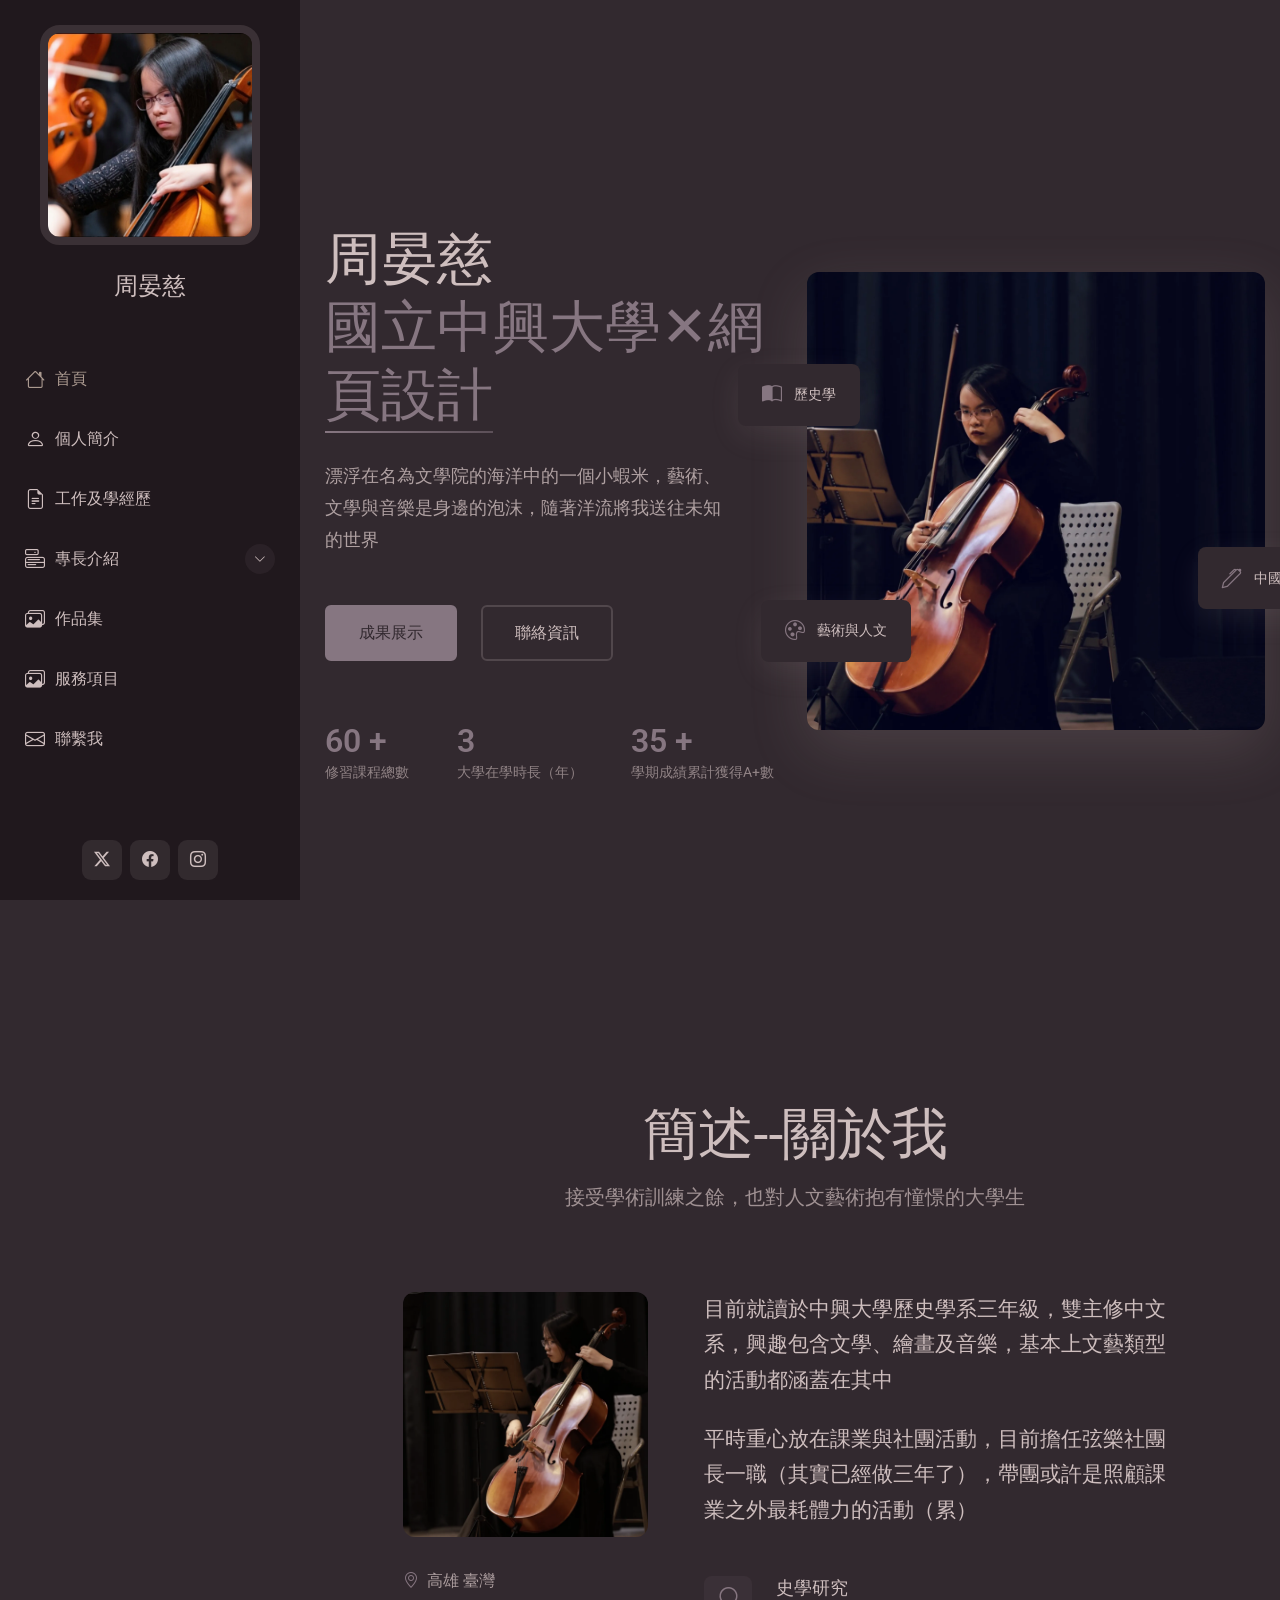
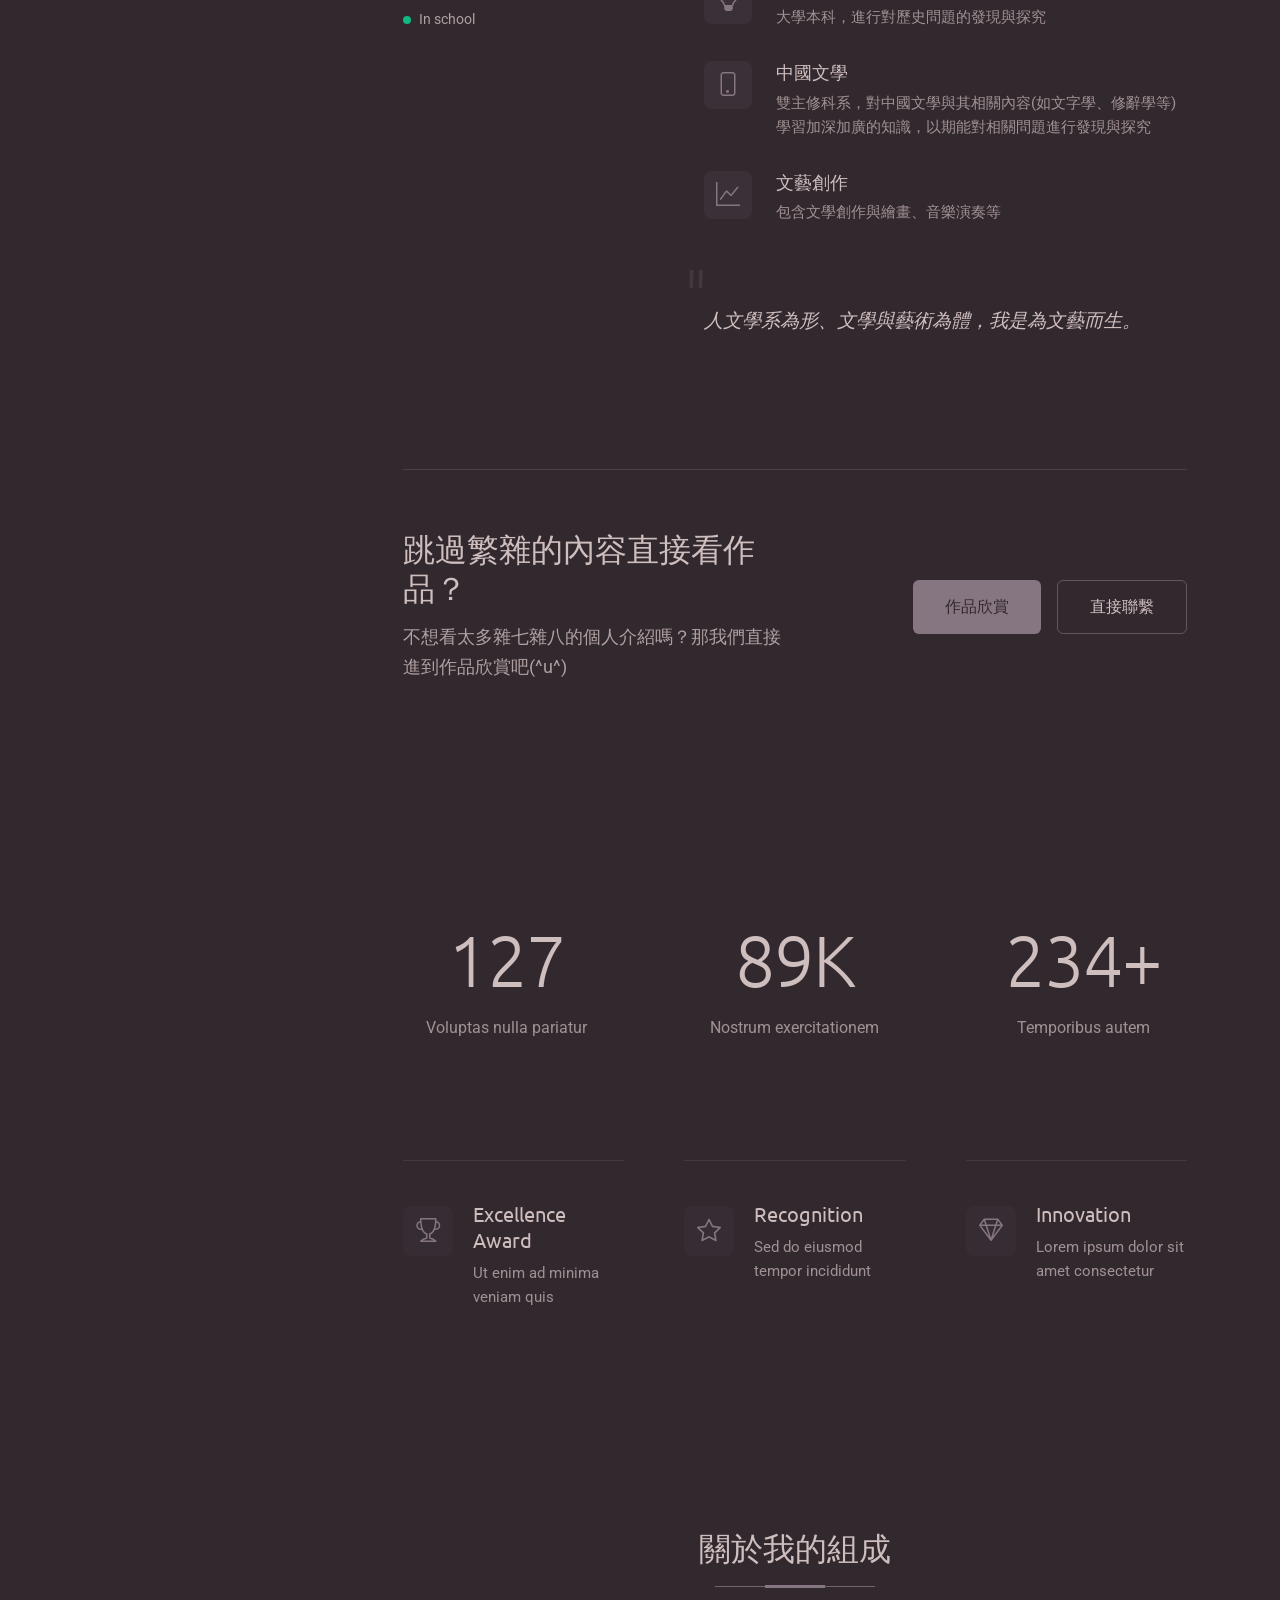
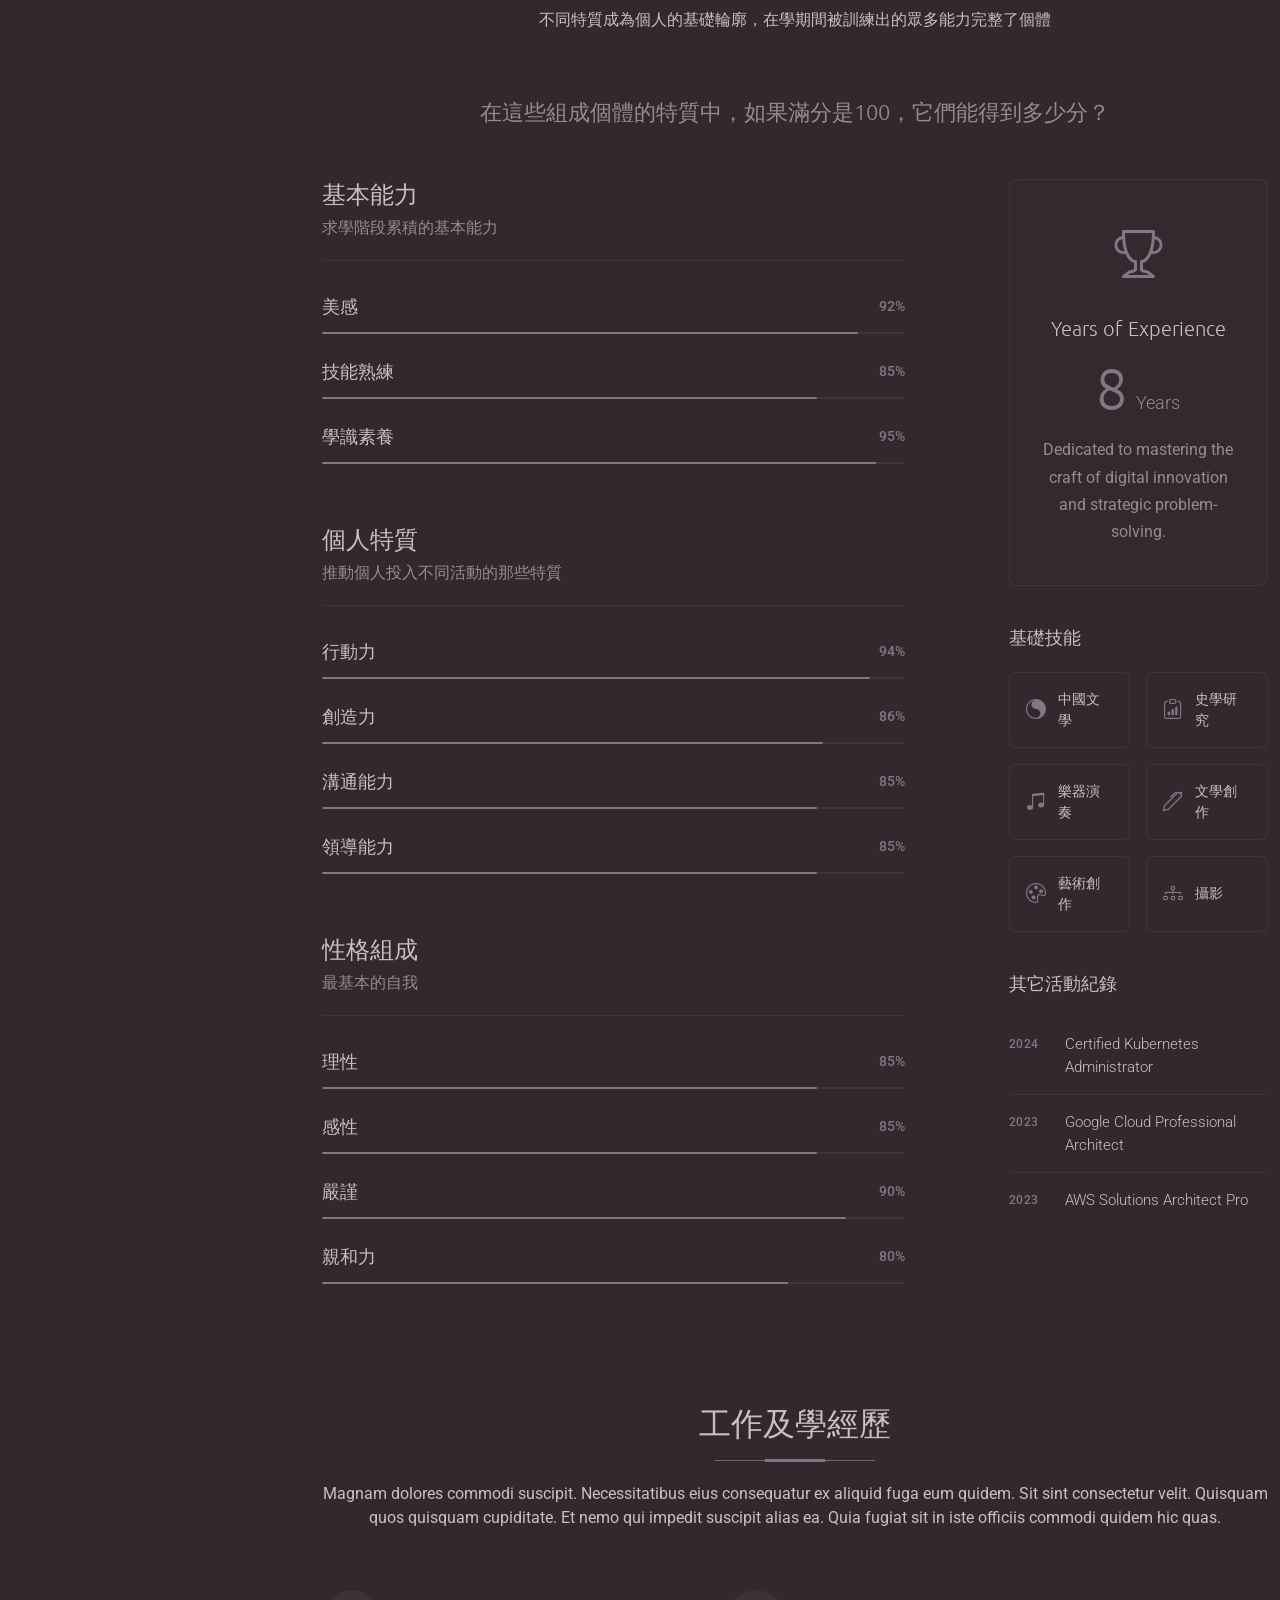
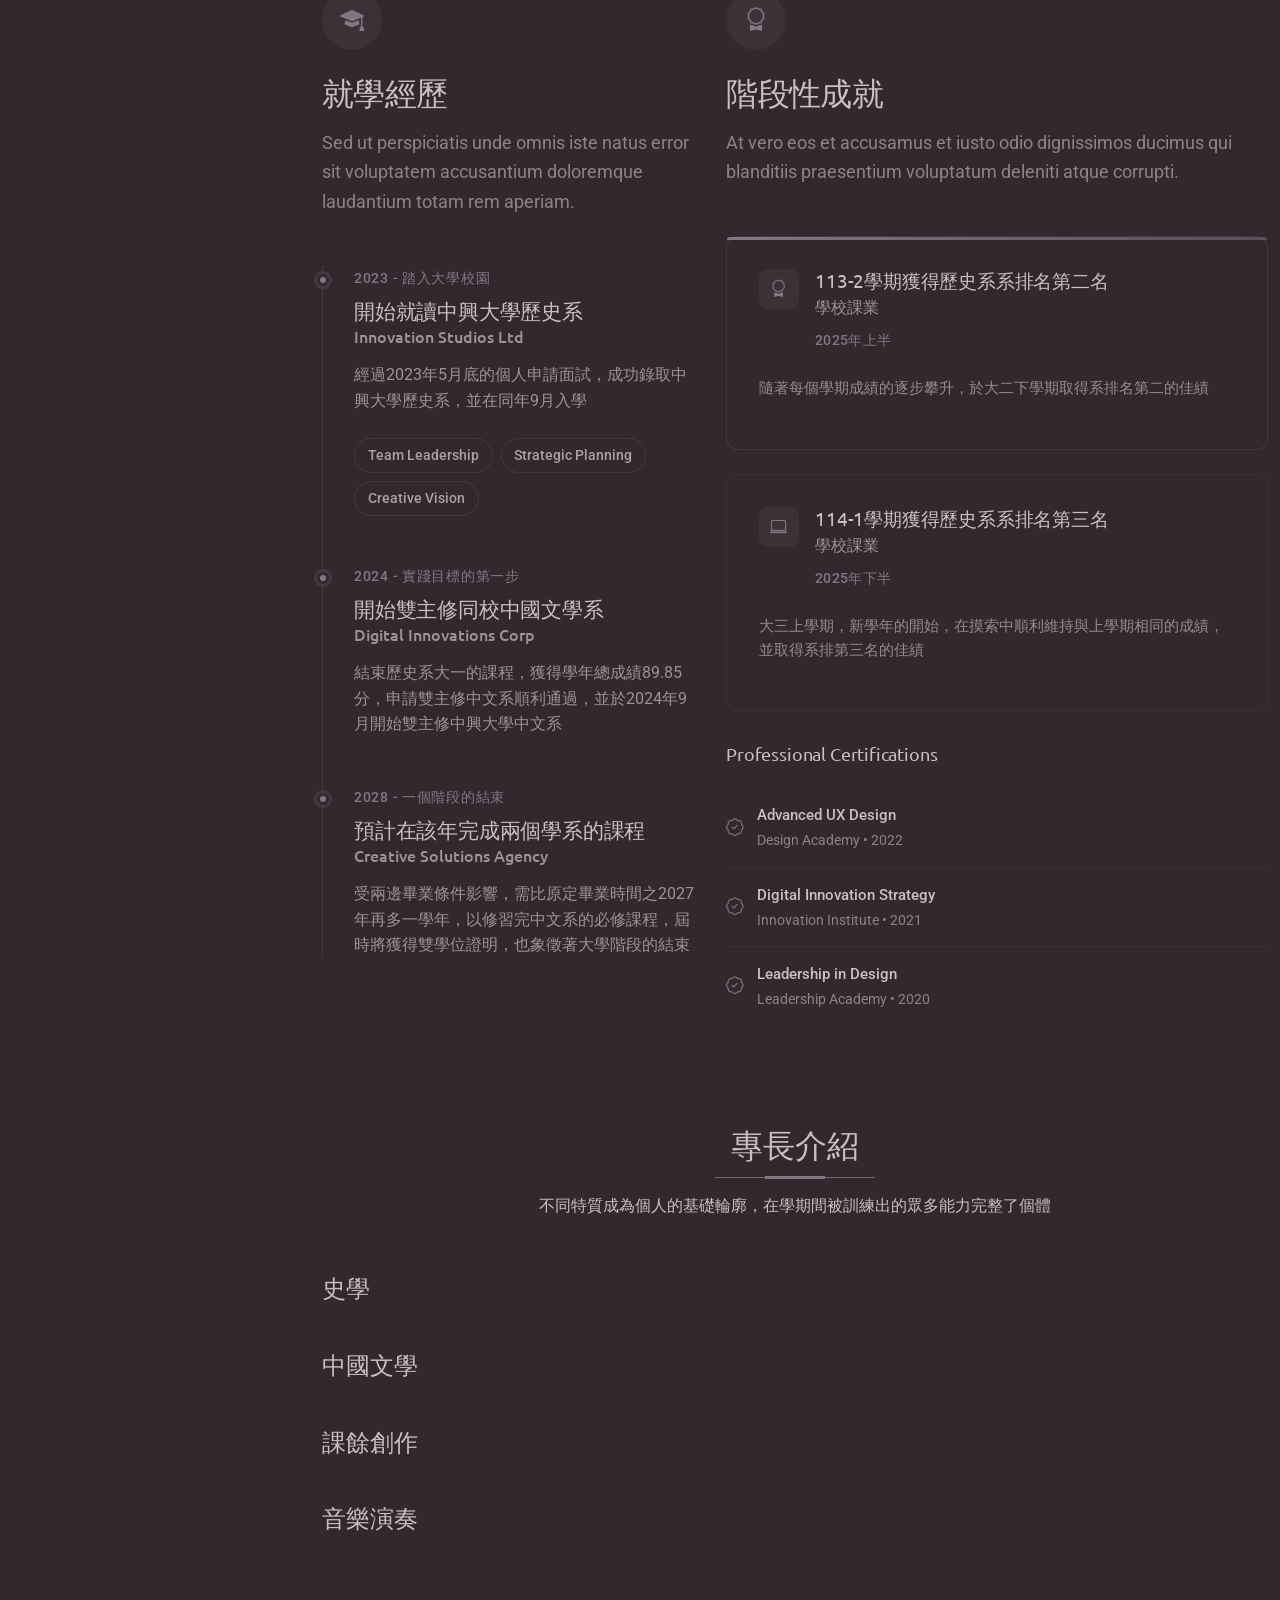
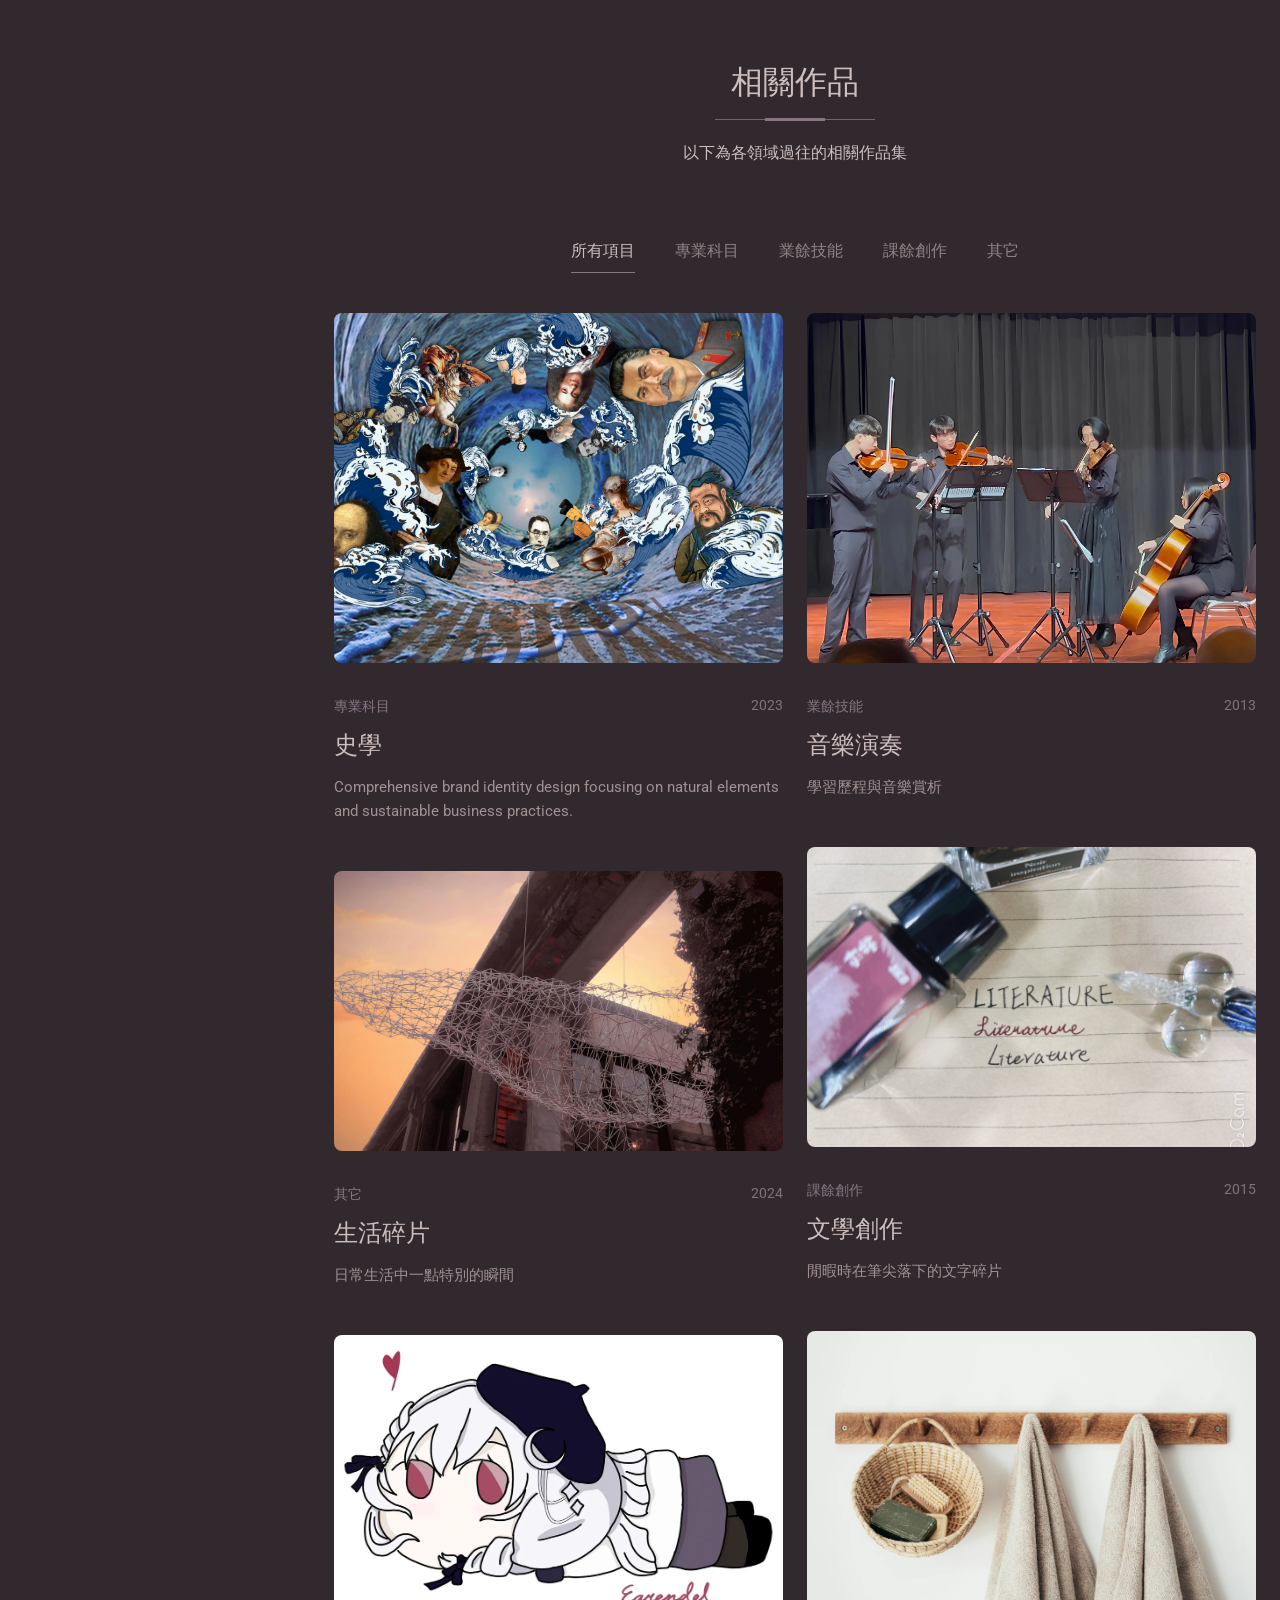
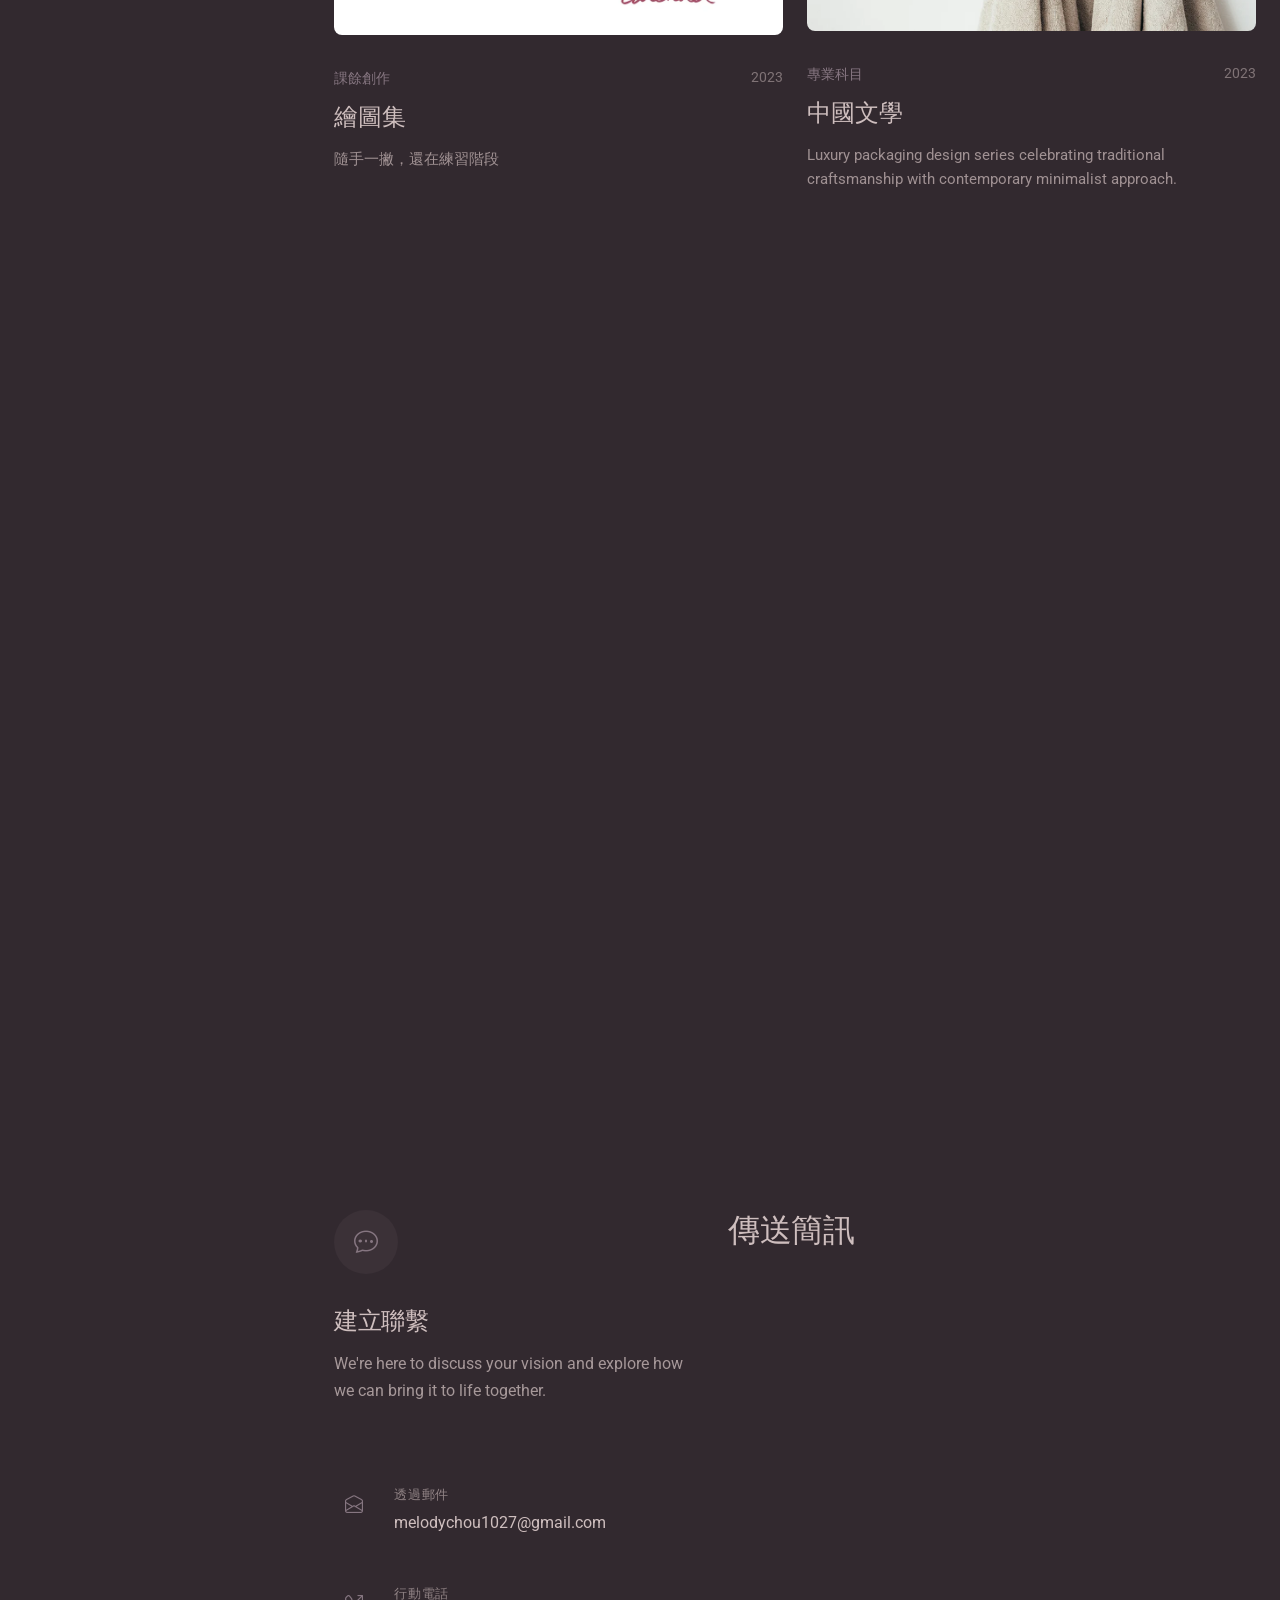
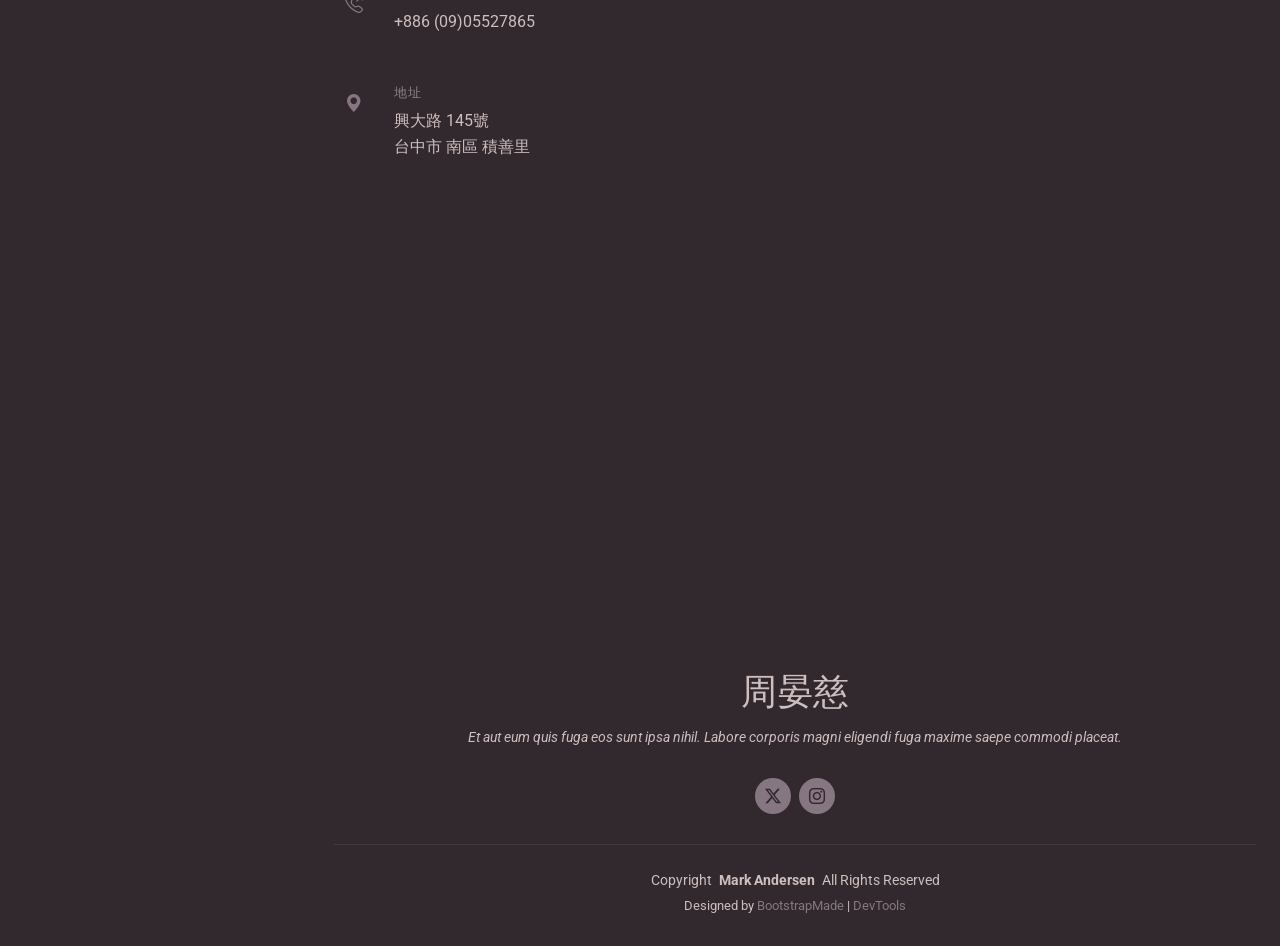
==== commit dbb0dae1: "Add files via upload" ====
--- a/index.html
+++ b/index.html
@@ -95,7 +95,7 @@
                 <span class="accent-text">國立中興大學✕網頁設計 </span>
               </h1>
               <p class="hero-description" data-aos="fade-up" data-aos-delay="300">
-                Crafting meaningful digital experiences through thoughtful design and innovative solutions. I blend creativity with strategy to bring brands to life and connect with audiences on a deeper level.
+                漂浮在名為文學院的海洋中的一個小蝦米，藝術、文學與音樂是身邊的泡沫，隨著洋流將我送往未知的世界
               </p>
               <div class="hero-actions" data-aos="fade-up" data-aos-delay="400">
                 <a href="#portfolio" class="btn-primary">成果展示</a>
@@ -186,9 +186,9 @@
                   <div class="content-area">
 
                     <div class="story-block">
-                      <p class="lead-text">I craft digital experiences that bridge the gap between user needs and business goals. With 7 years of experience in product design, I've helped startups and Fortune 500 companies create meaningful connections with their users.</p>
-
-                      <p>My design philosophy centers around empathy, iteration, and impact. I believe great design isn't just about aesthetics—it's about solving real problems and creating value for both users and businesses.</p>
+                      <p class="lead-text">目前就讀於中興大學歷史學系三年級，雙主修中文系，興趣包含文學、繪畫及音樂，基本上文藝類型的活動都涵蓋在其中</p>
+
+                      <p class="lead-text"> 平時重心放在課業與社團活動，目前擔任弦樂社團長一職（其實已經做三年了），帶團或許是照顧課業之外最耗體力的活動（累）</p>
                     </div>
 
                     <div class="expertise-grid">
@@ -218,14 +218,14 @@
                         </div>
                         <div class="expertise-content">
                           <h4>文藝創作</h4>
-                          <p>Scalable component libraries and brand consistency</p>
+                          <p>包含文學創作與繪畫、音樂演奏等</p>
                         </div>
                       </div>
                     </div>
 
                     <div class="philosophy-quote" data-aos="fade-up" data-aos-delay="450">
                       <div class="quote-mark">"</div>
-                      <p>Good design is not about perfection—it's about understanding, empathy, and continuous learning from the people who use what we create.</p>
+                      <p>人文學系為形、文學與藝術為體，我是為文藝而生。</p>
                     </div>
 
                   </div>
@@ -238,8 +238,8 @@
               <div class="row align-items-center">
                 <div class="col-lg-6">
                   <div class="collaboration-text">
-                    <h3>Let's create something amazing together</h3>
-                    <p>Whether you're looking to redesign an existing product or build something completely new, I'd love to explore how we can bring your vision to life.</p>
+                    <h3>跳過繁雜的內容直接看作品？</h3>
+                    <p>不想看太多雜七雜八的個人介紹嗎？那我們直接進到作品欣賞吧(^u^)</p>
                   </div>
                 </div>
                 <div class="col-lg-6">
--- a/assets/css/main.css
+++ b/assets/css/main.css
@@ -89,14 +89,14 @@
 
 /* PHP Email Form Messages
 ------------------------------*/
-.php-email-form .error-message {
-  display: none;
-  background: #df1529;
-  color: #32292f;
-  text-align: left;
-  padding: 15px;
-  margin-bottom: 24px;
-  font-weight: 600;
+.php-email-form .error-message {display: none !important;
+  visibility: hidden !important; /* 隱藏元素 */
+  opacity: 0 !important;          /* 變成完全透明 */
+  height: 0 !important;           /* 高度歸零 */
+  padding: 0 !important;          /* 內邊距歸零（消滅紅色大區塊） */
+  margin: 0 !important;           /* 外邊距歸零 */
+  border: none !important;        /* 拔掉任何邊框 */
+  font-size: 0 !important;        /* 字體縮小到不見 */
 }
 
 .php-email-form .sent-message {
@@ -1171,6 +1171,12 @@
   text-align: center;
 }
 
+.stats .stat-item{
+  display: flex;
+  flex-direction: column;
+  align-items: center;
+}
+
 .stats .stat-item .stat-number {
   font-family: var(--heading-font);
   font-size: 72px;
@@ -1990,6 +1996,66 @@
 }
 
 /*--------------------------------------------------------------
+#specialty section
+--------------------------------------------------------------*/
+.specialty{
+  padding-top: 40px;
+  padding-bottom: 40px;
+}
+.specialty-title {
+  text-align: center;
+  padding-bottom: 15px;
+  position: relative;
+}
+
+.specialty-title h2 {
+  font-size: 32px;
+  font-weight: 300;
+  margin-bottom: 15px;
+  padding-bottom: 15px;
+  position: relative;
+}
+
+.specialty-title h2:before {
+  content: "";
+  position: absolute;
+  display: block;
+  width: 160px;
+  height: 1px;
+  background: color-mix(in srgb, var(--default-color), transparent 60%);
+  left: 0;
+  right: 0;
+  bottom: 1px;
+  margin: auto;
+}
+
+.specialty-title h2::after {
+  content: "";
+  position: absolute;
+  display: block;
+  width: 60px;
+  height: 3px;
+  background: var(--accent-color);
+  left: 0;
+  right: 0;
+  bottom: 0;
+  margin: auto;
+}
+
+.specialty-title p {
+  margin-bottom: 0;
+}
+
+.specialty-category{
+  margin-bottom: 30px;
+}
+
+.specialty .specialty-category h3{
+  font-size: 24px;
+  font-weight: 300;
+}
+
+/*--------------------------------------------------------------
 # Portfolio Section
 --------------------------------------------------------------*/
 .portfolio .filters-wrapper {
@@ -2041,11 +2107,11 @@
   color: var(--heading-color);
 }
 
-.portfolio .portfolio-filters li.filter-active {
-  color: var(--heading-color);
-}
-
-.portfolio .portfolio-filters li.filter-active::after {
+.portfolio .portfolio-filters li.filter-all {
+  color: var(--heading-color);
+}
+
+.portfolio .portfolio-filters li.filter-all::after {
   width: 100%;
 }
 
@@ -2408,13 +2474,58 @@
 }
 
 .testimonials .stars-rating {
-  display: flex;
-  gap: 0.5rem;
-}
-
-.testimonials .stars-rating i {
-  color: #ffc107;
-  font-size: 1.25rem;
+    display: flex;
+    align-items: center;
+    gap: 0.5rem;
+}
+
+.testimonials .stars-rating > i {
+    color: #ffc107;
+    font-size: 1.25rem;
+}
+
+.testimonials .half-music,
+.testimonials .empty-music {
+    position: relative;     
+    display: flex;
+    align-items: center;
+    justify-content: center;
+    width: 1.25rem;
+    height: 1.75rem;        
+    flex-shrink: 0;
+}
+
+/* 底層淡色 */
+.testimonials .base-icon{
+    color: rgba(255,255,255,0.25);
+}
+
+/* 確保只有在 half-music 或評分容器內的 icon 才進行絕對定位 */
+.testimonials .half-music .base-icon,
+.testimonials .half-music .fill-icon i,
+.testimonials .empty-music .base-icon {
+    position: absolute;
+    top: 0;
+    left: 0;
+    font-size: 1.25rem;
+}
+
+/* 上層半填色 */
+.testimonials .fill-icon{
+    position: absolute;
+    top: 0;
+    left: 0;
+    width: 60%;
+    height: 100%;
+    overflow: hidden;
+}
+
+.testimonials .fill-icon i{
+    color: #ffc107;
+}
+
+.testimonials .base-icon{
+    color: rgba(255,255,255,0.25) !important;
 }
 
 .testimonials .quote-icon {
@@ -2440,7 +2551,7 @@
 .testimonials .testimonial-body p {
   font-size: 1.25rem;
   line-height: 1.8;
-  font-style: italic;
+  font-style: normal;
   color: var(--heading-color);
   margin: 0;
   position: relative;
